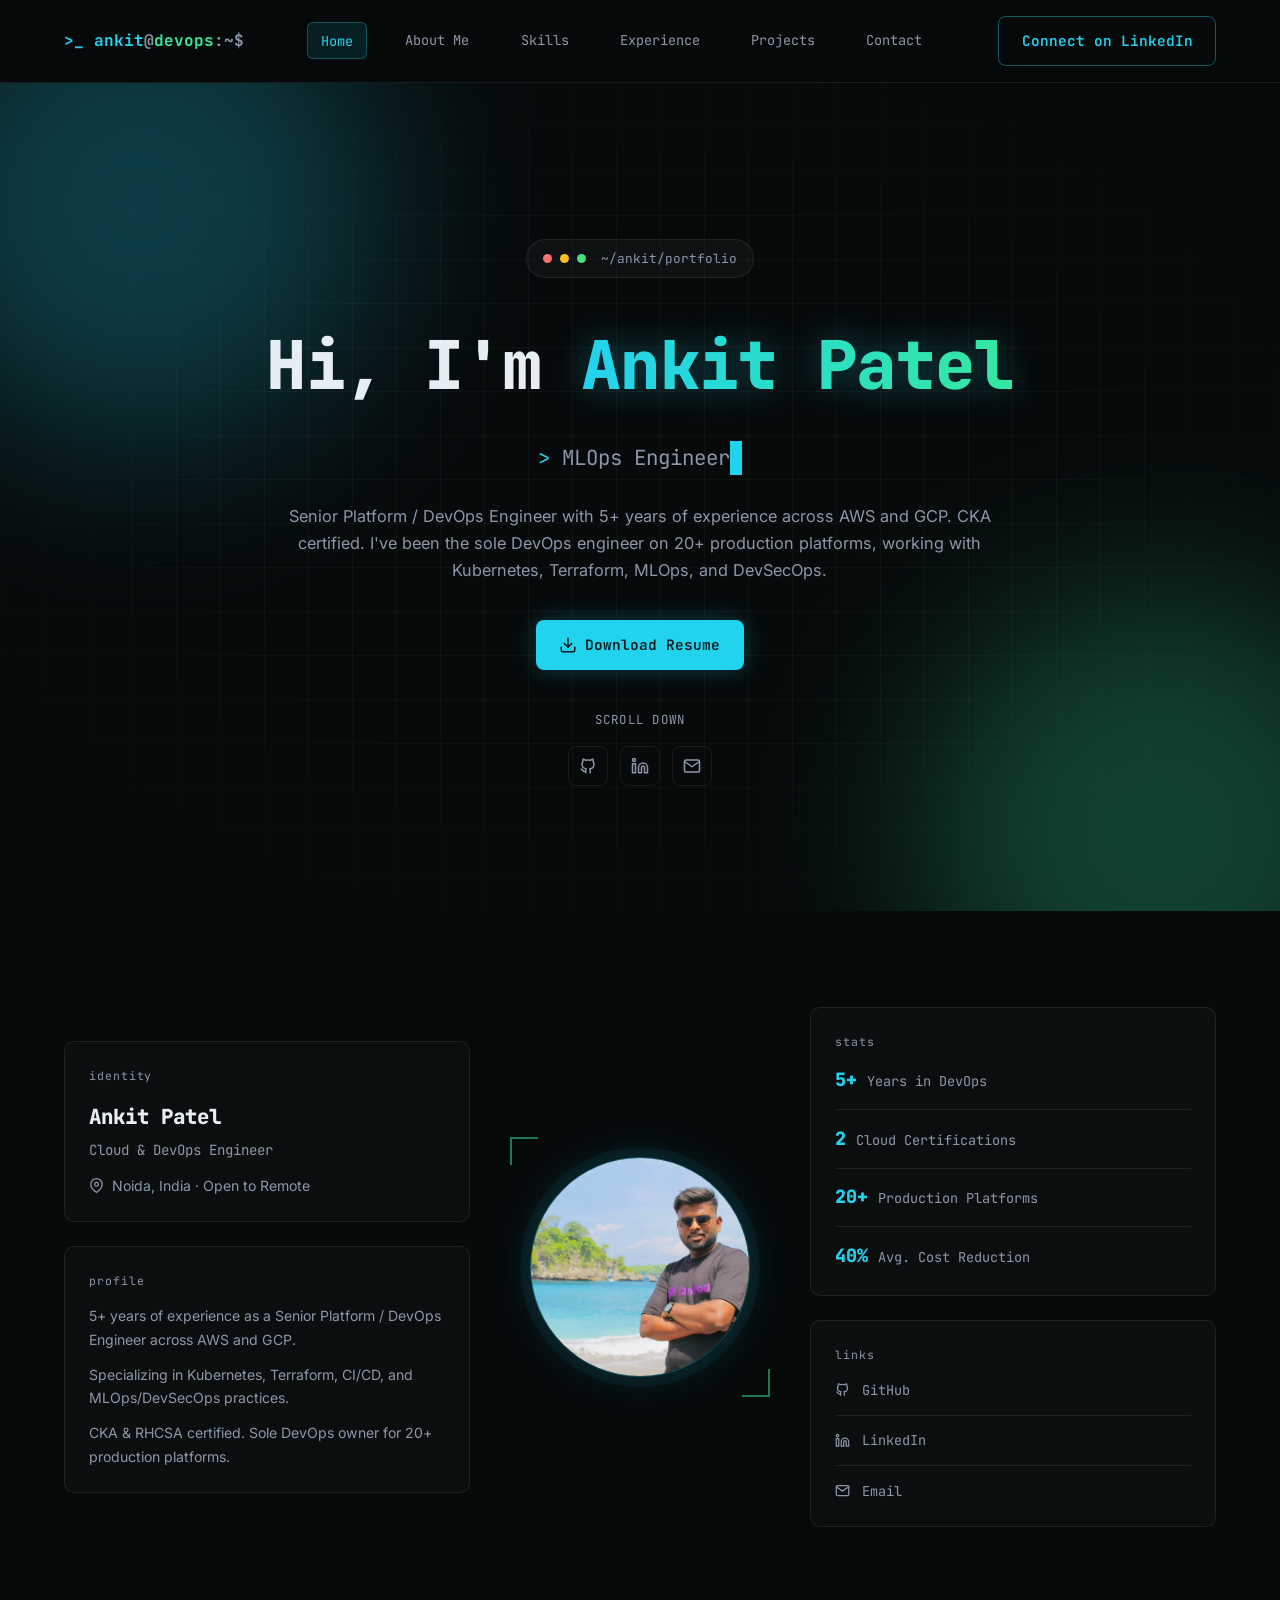
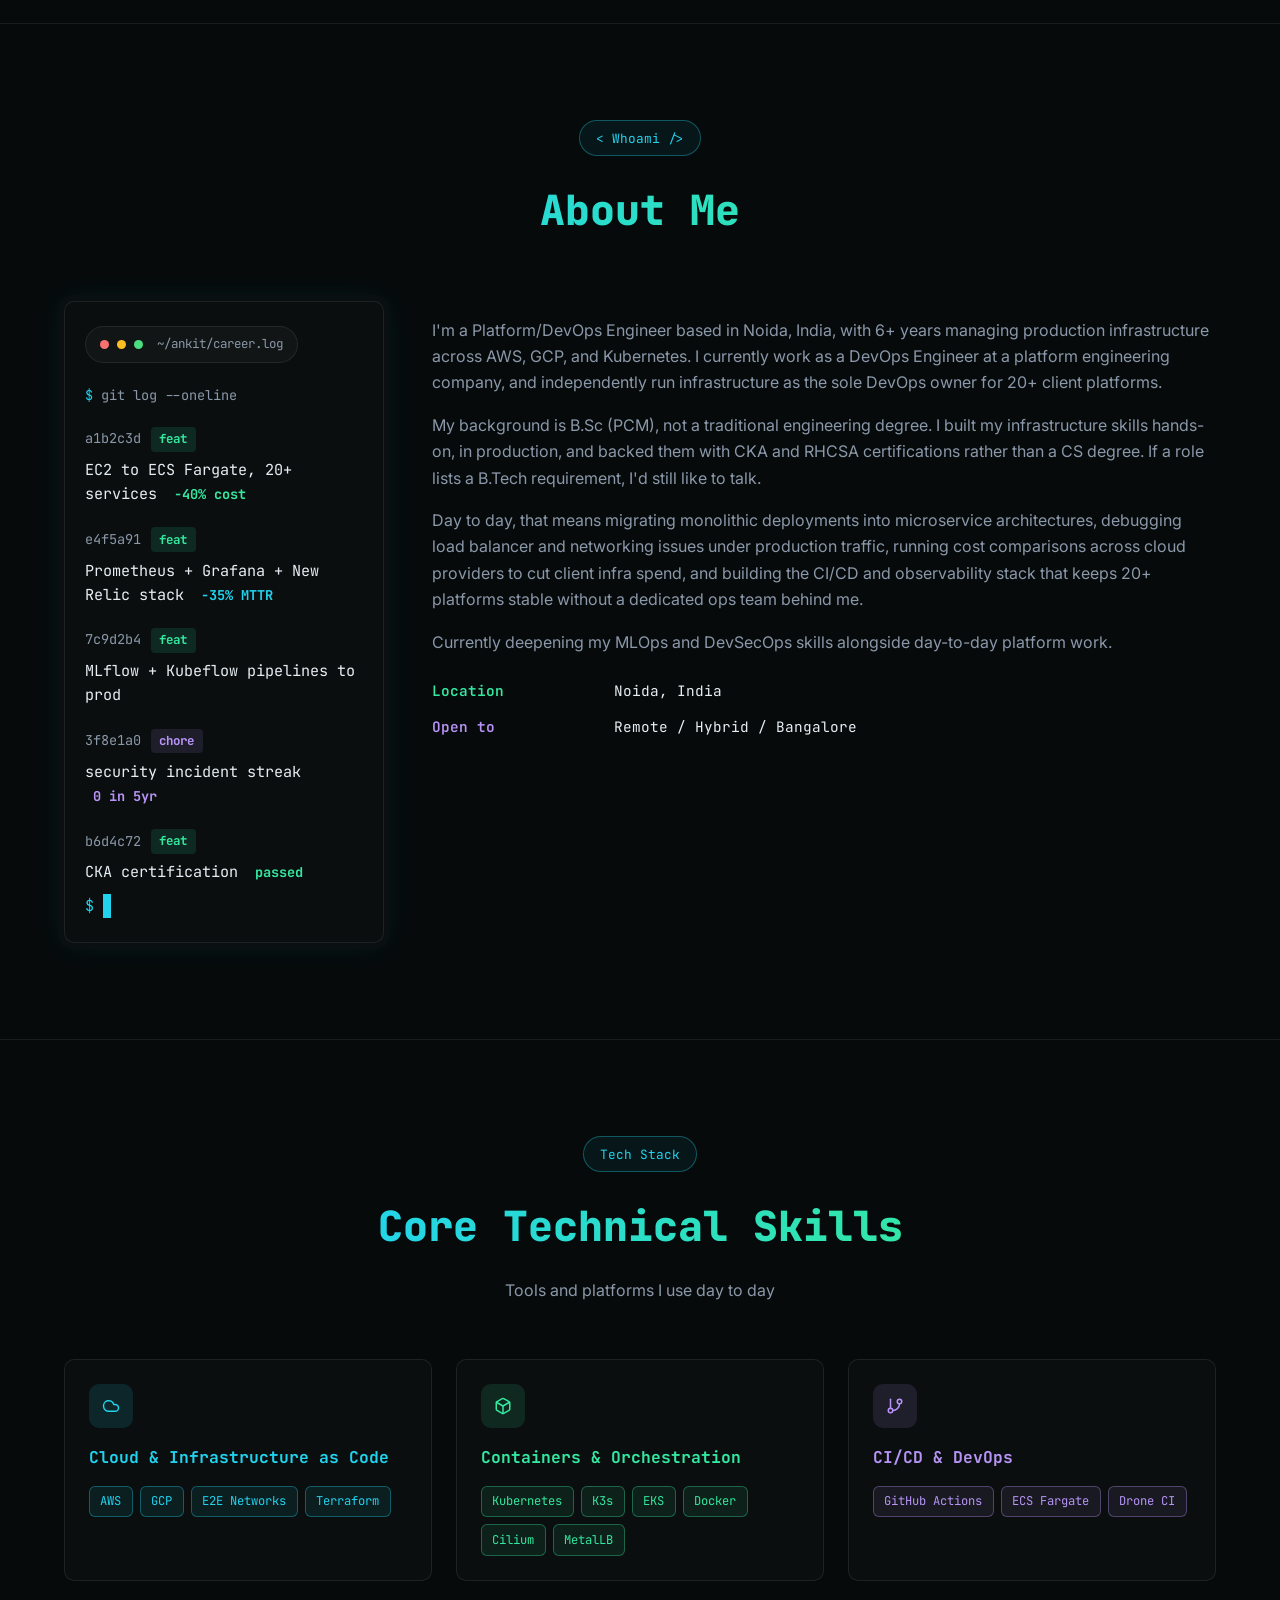
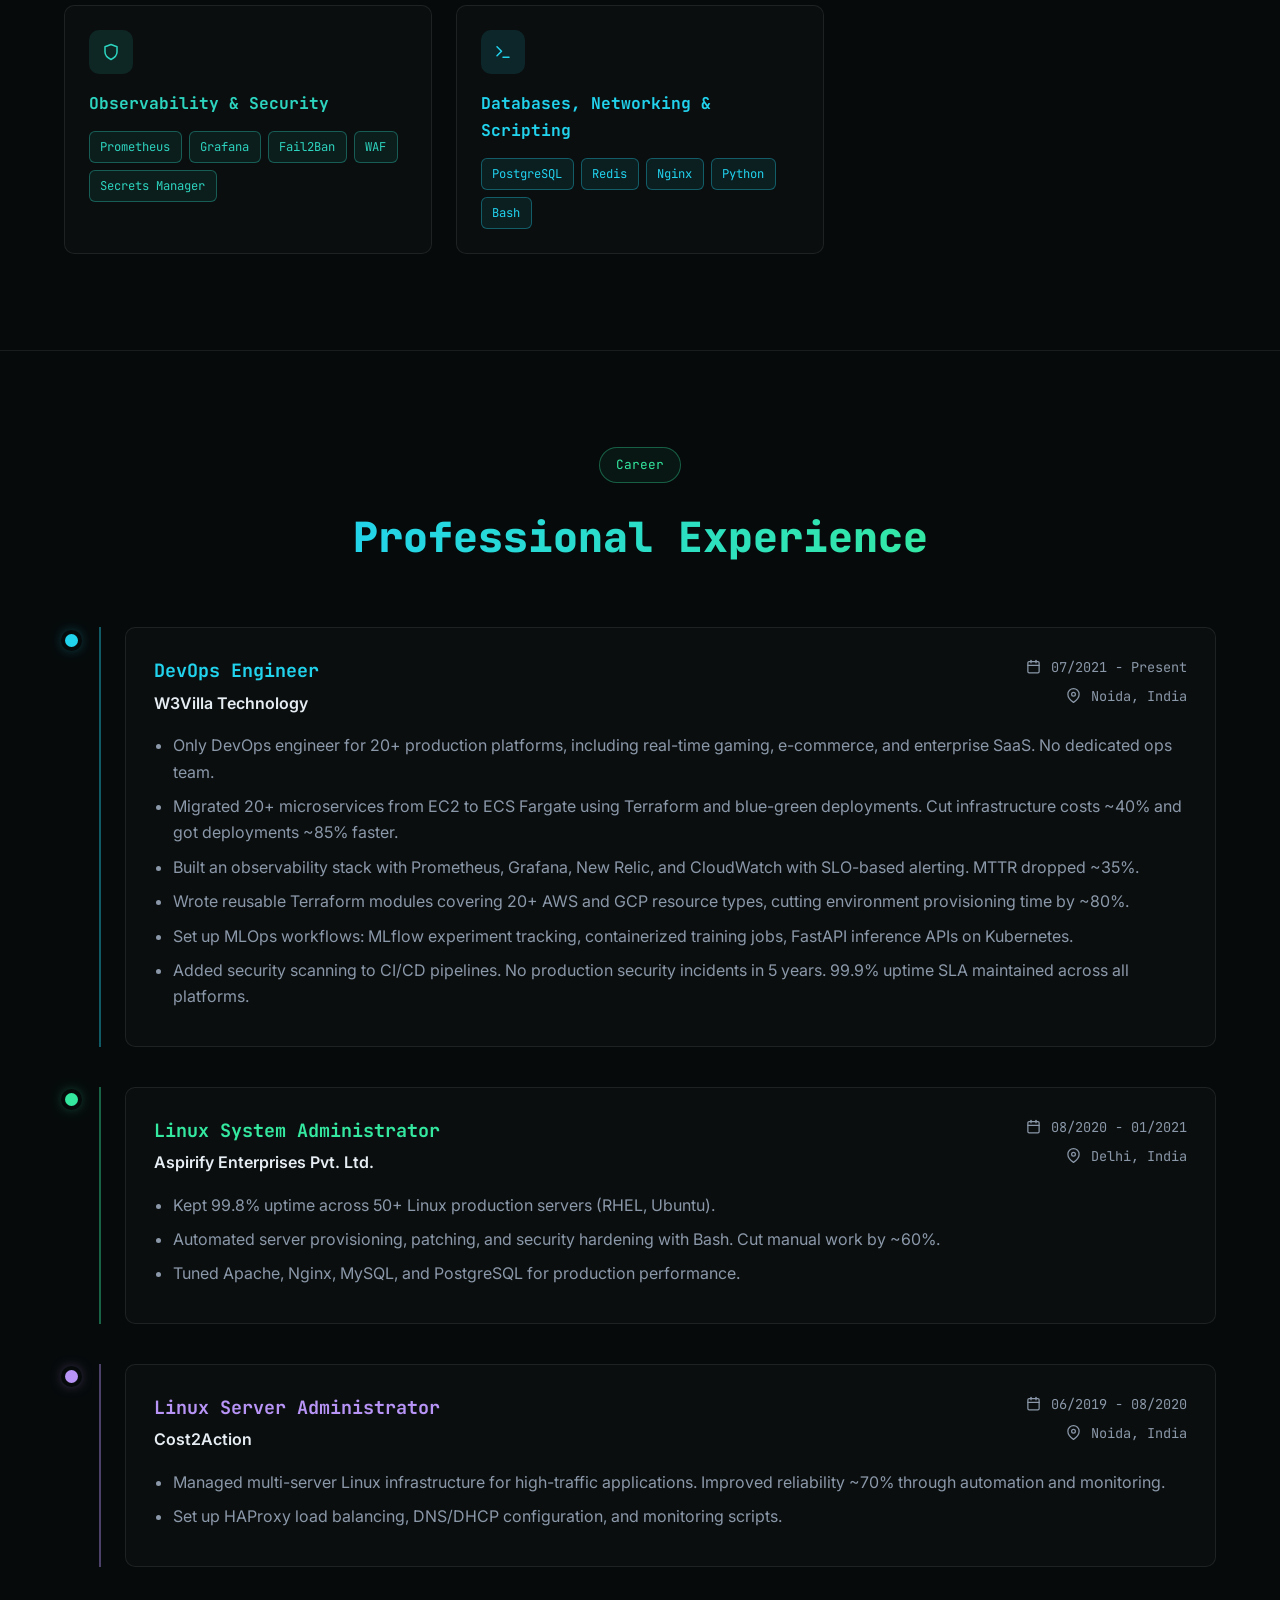
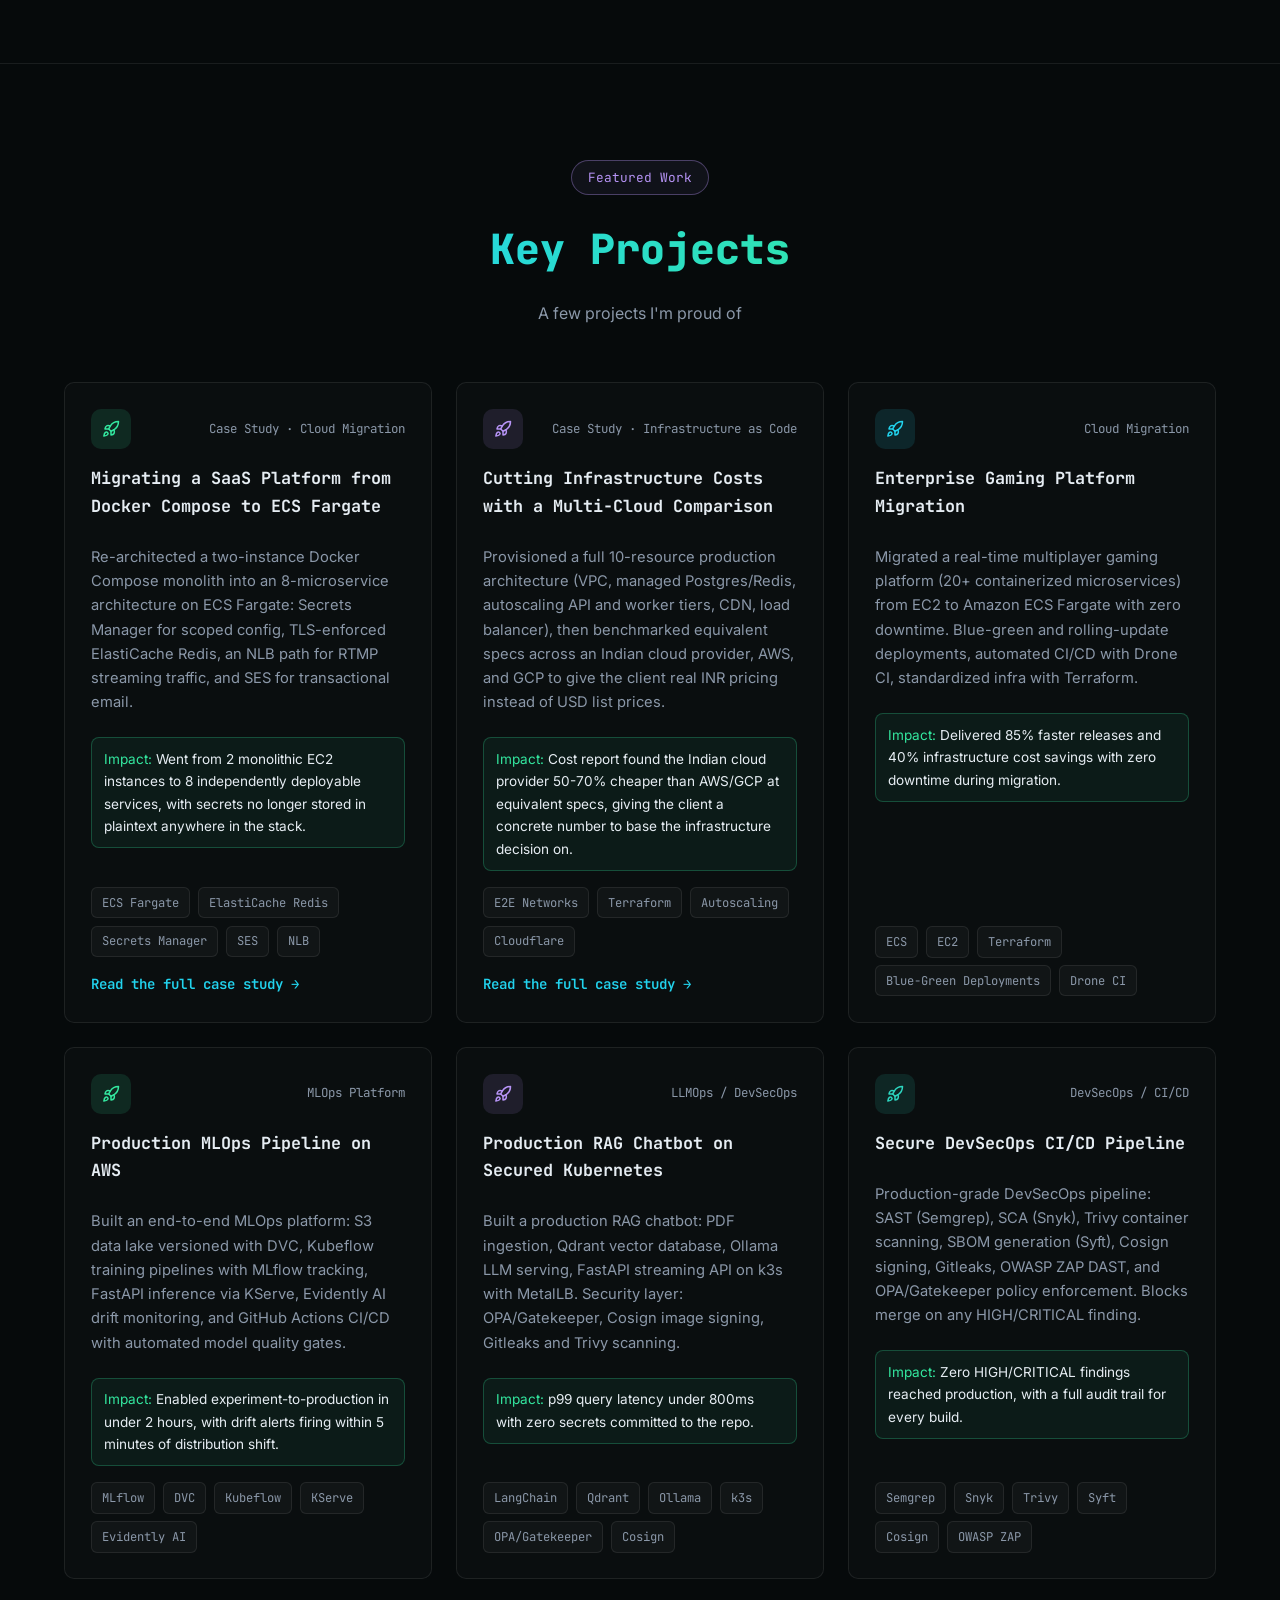
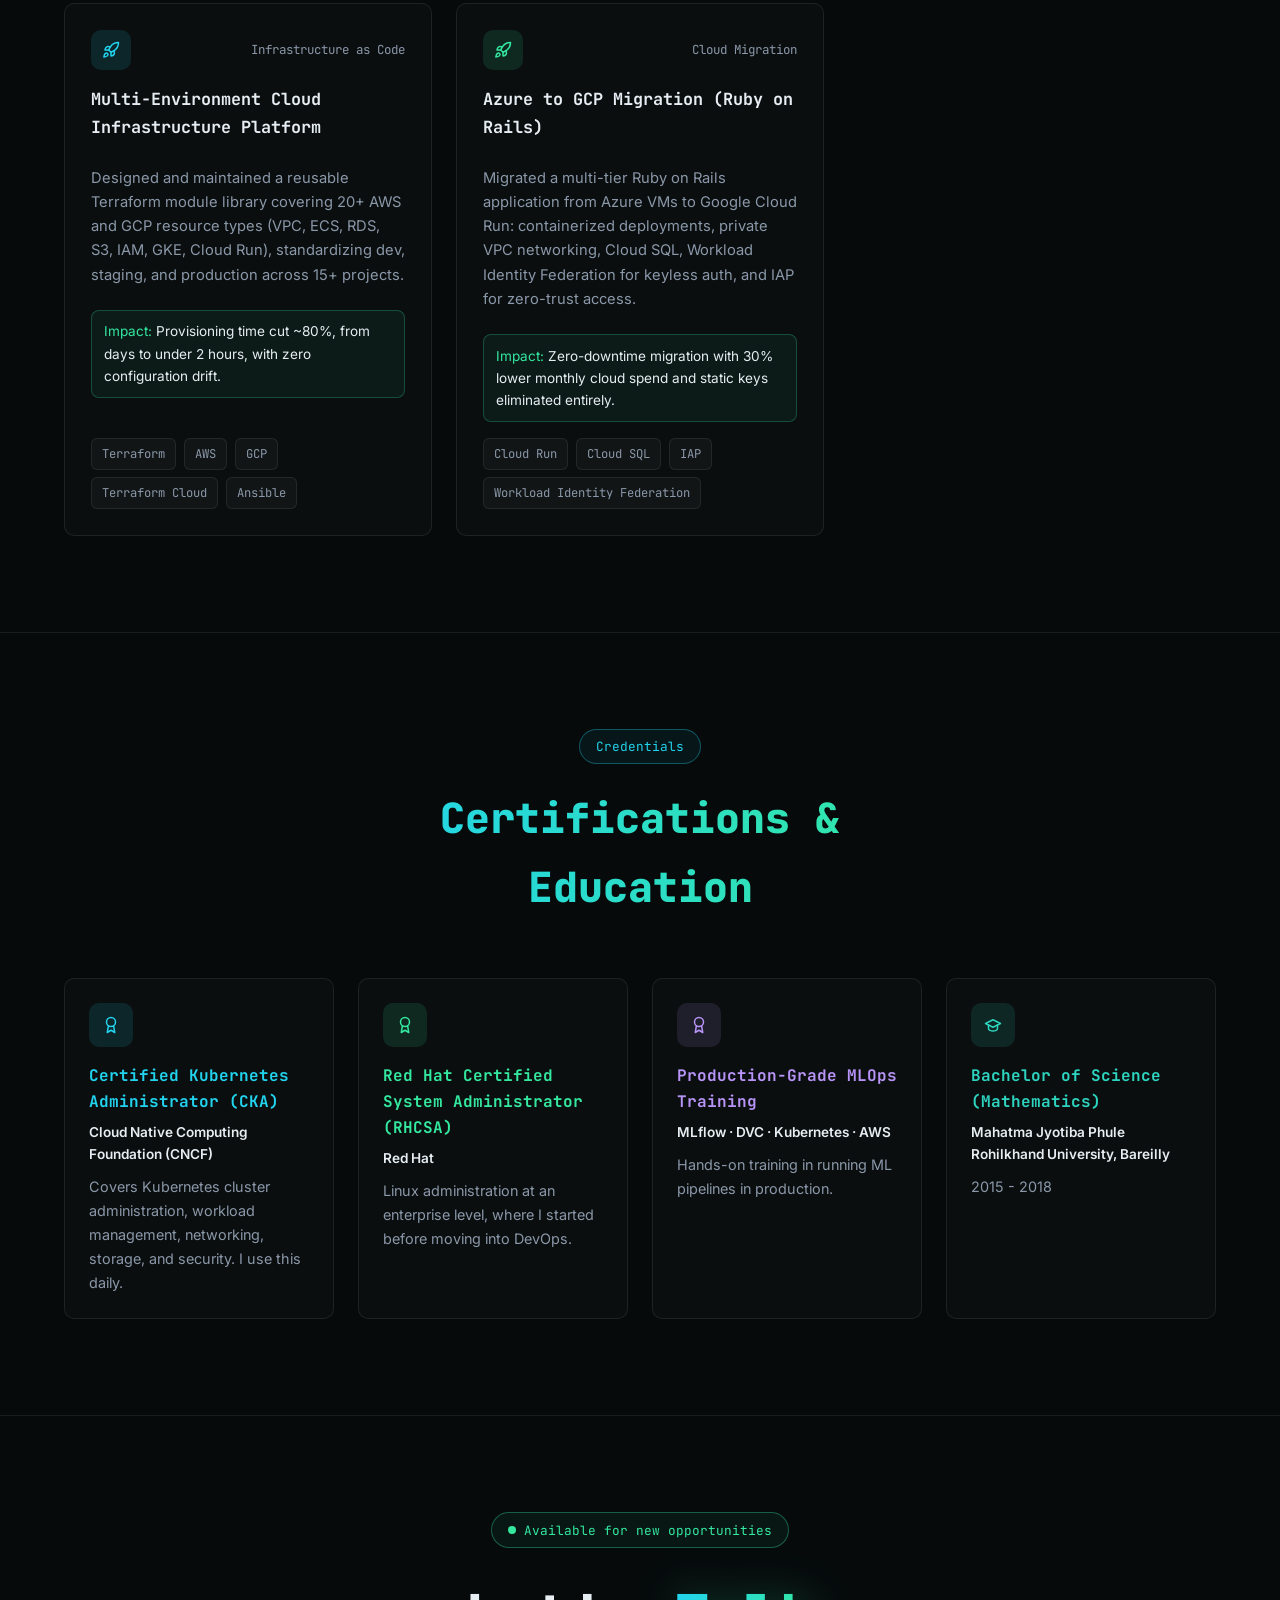
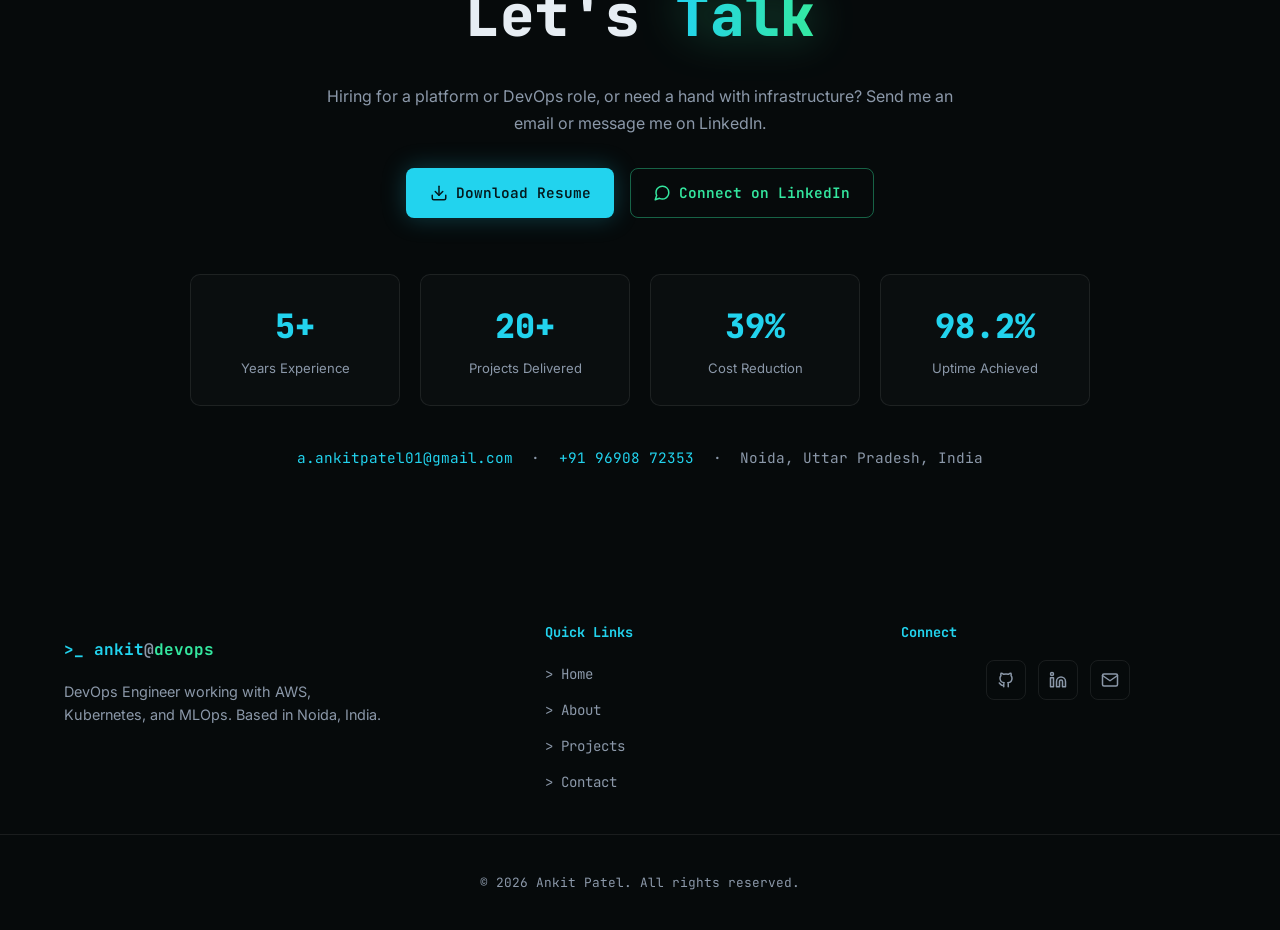
==== index.html @ 15e8b281 "Restructure per content/IA spec: About rewrite, 5-skill grid, case studies, blog hidden - Replace Ab" ====
<!doctype html>
<html lang="en">
  <head>
    <meta charset="UTF-8" />
    <meta name="viewport" content="width=device-width, initial-scale=1.0" />
    <title>Ankit Patel | Senior Platform Engineer - AWS, Kubernetes, MLOps, DevSecOps</title>
    <meta name="description" content="Senior Platform / DevOps Engineer with 5+ years owning cloud infrastructure for 20+ production platforms. Expert in AWS, GCP, Kubernetes (CKA), Terraform, MLOps, and DevSecOps. Based in Noida, India. Open to remote roles." />
    <meta name="keywords" content="DevOps Engineer India, Platform Engineer, MLOps Engineer, AWS Kubernetes Terraform, CKA certified DevOps, Cloud Infrastructure Engineer Noida, LLMOps, DevSecOps, GitHub Actions CI/CD, ECS Fargate, Ankit Patel DevOps" />
    <meta name="author" content="Ankit Patel" />
    <meta name="robots" content="index, follow" />
    <link rel="canonical" href="https://aankitpatel.github.io/" />

    <meta property="og:title" content="Ankit Patel | Senior Platform / DevOps Engineer" />
    <meta property="og:description" content="Sole DevOps owner for 20+ production platforms across AWS and GCP. CKA certified. MLOps &amp; DevSecOps practitioner." />
    <meta property="og:type" content="website" />
    <meta property="og:url" content="https://aankitpatel.github.io/" />
    <meta property="og:image" content="https://aankitpatel.github.io/assets/profile.jpg" />
    <meta property="og:image:alt" content="Ankit Patel - Senior Platform / DevOps Engineer - AWS, Kubernetes, MLOps" />
    <meta property="og:site_name" content="Ankit Patel - Platform / DevOps Engineer" />
    <link rel="icon" href="/favicon.ico" sizes="any" />

    <meta name="twitter:card" content="summary_large_image" />
    <meta name="twitter:title" content="Ankit Patel | Senior Platform / DevOps Engineer" />
    <meta name="twitter:description" content="Sole DevOps owner for 20+ production platforms across AWS and GCP. CKA certified. MLOps &amp; DevSecOps practitioner." />
    <meta name="twitter:image" content="https://aankitpatel.github.io/assets/profile.jpg" />

    <meta name="theme-color" content="#0a0f10" />

    <link rel="preconnect" href="https://fonts.googleapis.com" />
    <link rel="preconnect" href="https://fonts.gstatic.com" crossorigin />
    <link href="https://fonts.googleapis.com/css2?family=Inter:wght@400;500;600;700;800&family=JetBrains+Mono:wght@400;500;600;700;800&display=swap" rel="stylesheet" />
    <link rel="stylesheet" href="assets/style.css" />

    <script type="application/ld+json">
    {
      "@context": "https://schema.org",
      "@type": "Person",
      "name": "Ankit Patel",
      "jobTitle": "Senior Platform / DevOps Engineer",
      "url": "https://aankitpatel.github.io/",
      "email": "a.ankitpatel01@gmail.com",
      "telephone": "+91-96908-72353",
      "address": {
        "@type": "PostalAddress",
        "addressLocality": "Noida",
        "addressRegion": "Uttar Pradesh",
        "addressCountry": "IN"
      },
      "sameAs": [
        "https://linkedin.com/in/ankit-patel-58916516b",
        "https://github.com/aankitpatel"
      ],
      "knowsAbout": ["DevOps", "AWS", "GCP", "Kubernetes", "Terraform", "CI/CD", "MLOps", "LLMOps", "DevSecOps", "Docker"]
    }
    </script>
  </head>

  <body>
    <header class="nav" id="nav">
      <div class="nav-inner">
        <a href="#home" class="nav-logo"><span class="prompt-icon">&gt;_</span> <span class="c-cyan">ankit</span><span class="c-dim">@</span><span class="c-green">devops</span><span class="c-dim">:~$</span></a>
        <button class="nav-toggle" id="navToggle" aria-label="Toggle menu" aria-expanded="false">
          <span></span><span></span><span></span>
        </button>
        <nav class="nav-links" id="navLinks">
          <a href="#home" class="active">Home</a>
          <a href="#about">About Me</a>
          <a href="#skills">Skills</a>
          <a href="#experience">Experience</a>
          <a href="#projects">Projects</a>
          <a href="#contact">Contact</a>
        </nav>
        <a href="https://linkedin.com/in/ankit-patel-58916516b" target="_blank" rel="noopener" class="btn btn-outline nav-cta">Connect on LinkedIn</a>
      </div>
    </header>

    <section class="hero" id="home">
      <div class="hero-grid" aria-hidden="true"></div>
      <div class="hero-glow hero-glow-cyan" aria-hidden="true"></div>
      <div class="hero-glow hero-glow-green" aria-hidden="true"></div>
      <div class="hero-inner">
        <div class="term-badge">
          <span class="dot dot-red"></span><span class="dot dot-yellow"></span><span class="dot dot-green"></span>
          <span class="term-path">~/ankit/portfolio</span>
        </div>
        <h1>Hi, I'm <span class="grad-text">Ankit Patel</span></h1>
        <p class="typewriter-line">
          <span class="prompt-arrow">&gt;</span> <span id="typewriter"></span><span class="cursor">&nbsp;</span>
        </p>
        <p class="tagline">
          Senior Platform / DevOps Engineer with 5+ years of experience across AWS and GCP. CKA certified.
          I've been the sole DevOps engineer on 20+ production platforms, working with Kubernetes, Terraform,
          MLOps, and DevSecOps.
        </p>
        <div class="cta-row">
          <a href="resume.pdf" class="btn btn-primary" download>
            <svg viewBox="0 0 24 24" class="icon"><path d="M21 15v4a2 2 0 0 1-2 2H5a2 2 0 0 1-2-2v-4"/><polyline points="7 10 12 15 17 10"/><line x1="12" y1="15" x2="12" y2="3"/></svg>
            Download Resume
          </a>
        </div>
        <p class="scroll-label">scroll down</p>
        <div class="social-row">
          <a href="https://github.com/aankitpatel" target="_blank" rel="noopener" aria-label="GitHub">
            <svg viewBox="0 0 24 24" class="icon"><path d="M9 19c-4.3 1.4-4.3-2.5-6-3m12 5v-3.5c0-1 .1-1.4-.5-2 2.8-.3 5.5-1.4 5.5-6a4.6 4.6 0 0 0-1.3-3.2 4.2 4.2 0 0 0-.1-3.2s-1.1-.3-3.5 1.3a12.3 12.3 0 0 0-6.2 0C6.5 2.8 5.4 3.1 5.4 3.1a4.2 4.2 0 0 0-.1 3.2A4.6 4.6 0 0 0 4 9.5c0 4.6 2.7 5.7 5.5 6-.6.6-.6 1.2-.5 2V21"/></svg>
          </a>
          <a href="https://linkedin.com/in/ankit-patel-58916516b" target="_blank" rel="noopener" aria-label="LinkedIn">
            <svg viewBox="0 0 24 24" class="icon"><path d="M16 8a6 6 0 0 1 6 6v7h-4v-7a2 2 0 0 0-2-2 2 2 0 0 0-2 2v7h-4v-7a6 6 0 0 1 6-6z"/><rect x="2" y="9" width="4" height="12"/><circle cx="4" cy="4" r="2"/></svg>
          </a>
          <a href="mailto:a.ankitpatel01@gmail.com" aria-label="Email">
            <svg viewBox="0 0 24 24" class="icon"><rect x="2" y="4" width="20" height="16" rx="2"/><polyline points="22 6 12 13 2 6"/></svg>
          </a>
        </div>
      </div>
    </section>

    <section class="section snapshot-section" id="snapshot">
      <div class="container">
        <div class="snapshot-grid">
          <div class="snapshot-col">
            <div class="snapshot-card">
              <span class="snapshot-label">identity</span>
              <h3 class="snapshot-name">Ankit Patel</h3>
              <p class="snapshot-role">Cloud &amp; DevOps Engineer</p>
              <p class="snapshot-loc">
                <svg viewBox="0 0 24 24" class="icon-sm"><path d="M21 10c0 7-9 13-9 13s-9-6-9-13a9 9 0 0 1 18 0z"/><circle cx="12" cy="10" r="3"/></svg>
                Noida, India &middot; Open to Remote
              </p>
            </div>
            <div class="snapshot-card">
              <span class="snapshot-label">profile</span>
              <p>5+ years of experience as a Senior Platform / DevOps Engineer across AWS and GCP.</p>
              <p>Specializing in Kubernetes, Terraform, CI/CD, and MLOps/DevSecOps practices.</p>
              <p>CKA &amp; RHCSA certified. Sole DevOps owner for 20+ production platforms.</p>
            </div>
          </div>

          <div class="snapshot-photo-wrap">
            <span class="snapshot-corner snapshot-corner-tl" aria-hidden="true"></span>
            <span class="snapshot-corner snapshot-corner-br" aria-hidden="true"></span>
            <div class="snapshot-photo-frame">
              <img src="assets/profile.jpg" alt="Ankit Patel" loading="lazy" width="400" height="400" />
            </div>
          </div>

          <div class="snapshot-col">
            <div class="snapshot-card">
              <span class="snapshot-label">stats</span>
              <ul class="snapshot-stats">
                <li><strong class="c-cyan">5+</strong> Years in DevOps</li>
                <li><strong class="c-cyan">2</strong> Cloud Certifications</li>
                <li><strong class="c-cyan">20+</strong> Production Platforms</li>
                <li><strong class="c-cyan">40%</strong> Avg. Cost Reduction</li>
              </ul>
            </div>
            <div class="snapshot-card">
              <span class="snapshot-label">links</span>
              <div class="snapshot-links">
                <a href="https://github.com/aankitpatel" target="_blank" rel="noopener">
                  <svg viewBox="0 0 24 24" class="icon-sm"><path d="M9 19c-4.3 1.4-4.3-2.5-6-3m12 5v-3.5c0-1 .1-1.4-.5-2 2.8-.3 5.5-1.4 5.5-6a4.6 4.6 0 0 0-1.3-3.2 4.2 4.2 0 0 0-.1-3.2s-1.1-.3-3.5 1.3a12.3 12.3 0 0 0-6.2 0C6.5 2.8 5.4 3.1 5.4 3.1a4.2 4.2 0 0 0-.1 3.2A4.6 4.6 0 0 0 4 9.5c0 4.6 2.7 5.7 5.5 6-.6.6-.6 1.2-.5 2V21"/></svg>
                  GitHub
                </a>
                <a href="https://linkedin.com/in/ankit-patel-58916516b" target="_blank" rel="noopener">
                  <svg viewBox="0 0 24 24" class="icon-sm"><path d="M16 8a6 6 0 0 1 6 6v7h-4v-7a2 2 0 0 0-2-2 2 2 0 0 0-2 2v7h-4v-7a6 6 0 0 1 6-6z"/><rect x="2" y="9" width="4" height="12"/><circle cx="4" cy="4" r="2"/></svg>
                  LinkedIn
                </a>
                <a href="mailto:a.ankitpatel01@gmail.com">
                  <svg viewBox="0 0 24 24" class="icon-sm"><rect x="2" y="4" width="20" height="16" rx="2"/><polyline points="22 6 12 13 2 6"/></svg>
                  Email
                </a>
              </div>
            </div>
          </div>
        </div>
      </div>
    </section>

    <section class="section" id="about">
      <div class="container">
        <div class="section-head">
          <span class="pill pill-cyan">&lt; Whoami /&gt;</span>
          <h2 class="grad-heading">About Me</h2>
        </div>
        <div class="about-grid">
          <div class="about-visual">
            <div class="term-badge">
              <span class="dot dot-red"></span><span class="dot dot-yellow"></span><span class="dot dot-green"></span>
              <span class="term-path">~/ankit/career.log</span>
            </div>
            <div class="git-log">
              <p class="git-cmd"><span class="prompt-arrow">$</span> git log --oneline</p>
              <div class="git-line" style="--i:0">
                <div class="git-line-top">
                  <span class="git-hash">a1b2c3d</span><span class="git-type feat">feat</span>
                </div>
                <p class="git-msg">EC2 to ECS Fargate, 20+ services <span class="git-stat c-green">-40% cost</span></p>
              </div>
              <div class="git-line" style="--i:1">
                <div class="git-line-top">
                  <span class="git-hash">e4f5a91</span><span class="git-type feat">feat</span>
                </div>
                <p class="git-msg">Prometheus + Grafana + New Relic stack <span class="git-stat c-cyan">-35% MTTR</span></p>
              </div>
              <div class="git-line" style="--i:2">
                <div class="git-line-top">
                  <span class="git-hash">7c9d2b4</span><span class="git-type feat">feat</span>
                </div>
                <p class="git-msg">MLflow + Kubeflow pipelines to prod</p>
              </div>
              <div class="git-line" style="--i:3">
                <div class="git-line-top">
                  <span class="git-hash">3f8e1a0</span><span class="git-type chore">chore</span>
                </div>
                <p class="git-msg">security incident streak <span class="git-stat c-purple">0 in 5yr</span></p>
              </div>
              <div class="git-line" style="--i:4">
                <div class="git-line-top">
                  <span class="git-hash">b6d4c72</span><span class="git-type feat">feat</span>
                </div>
                <p class="git-msg">CKA certification <span class="git-stat c-green">passed</span></p>
              </div>
              <p class="git-cursor"><span class="prompt-arrow">$</span> <span class="cursor">&nbsp;</span></p>
            </div>
          </div>
          <div class="about-copy">
            <p>
              I'm a Platform/DevOps Engineer based in Noida, India, with 6+ years managing production
              infrastructure across AWS, GCP, and Kubernetes. I currently work as a DevOps Engineer at a
              platform engineering company, and independently run infrastructure as the sole DevOps owner
              for 20+ client platforms.
            </p>
            <p>
              My background is B.Sc (PCM), not a traditional engineering degree. I built my infrastructure
              skills hands-on, in production, and backed them with CKA and RHCSA certifications rather than
              a CS degree. If a role lists a B.Tech requirement, I'd still like to talk.
            </p>
            <p>
              Day to day, that means migrating monolithic deployments into microservice architectures,
              debugging load balancer and networking issues under production traffic, running cost
              comparisons across cloud providers to cut client infra spend, and building the CI/CD and
              observability stack that keeps 20+ platforms stable without a dedicated ops team behind me.
            </p>
            <p>
              Currently deepening my MLOps and DevSecOps skills alongside day-to-day platform work.
            </p>
            <div class="about-meta">
              <div><span class="label c-green">Location</span><span>Noida, India</span></div>
              <div><span class="label c-purple">Open to</span><span>Remote / Hybrid / Bangalore</span></div>
            </div>
          </div>
        </div>
      </div>
    </section>

    <section class="section" id="skills">
      <div class="container">
        <div class="section-head">
          <span class="pill pill-cyan">Tech Stack</span>
          <h2 class="grad-heading">Core Technical Skills</h2>
          <p class="section-sub">Tools and platforms I use day to day</p>
        </div>
        <div class="skills-grid">

          <div class="skill-card accent-cyan">
            <div class="skill-icon"><svg viewBox="0 0 24 24" class="icon"><path d="M17.5 19H9a7 7 0 1 1 6.71-9h1.79a4.5 4.5 0 1 1 0 9Z"/></svg></div>
            <h3>Cloud &amp; Infrastructure as Code</h3>
            <div class="tags">
              <span>AWS</span><span>GCP</span><span>E2E Networks</span><span>Terraform</span>
            </div>
          </div>

          <div class="skill-card accent-green">
            <div class="skill-icon"><svg viewBox="0 0 24 24" class="icon"><path d="M21 8a2 2 0 0 0-1-1.73l-7-4a2 2 0 0 0-2 0l-7 4A2 2 0 0 0 3 8v8a2 2 0 0 0 1 1.73l7 4a2 2 0 0 0 2 0l7-4a2 2 0 0 0 1-1.73Z"/><path d="m3.3 7 8.7 5 8.7-5"/><path d="M12 22V12"/></svg></div>
            <h3>Containers &amp; Orchestration</h3>
            <div class="tags">
              <span>Kubernetes</span><span>K3s</span><span>EKS</span><span>Docker</span><span>Cilium</span><span>MetalLB</span>
            </div>
          </div>

          <div class="skill-card accent-purple">
            <div class="skill-icon"><svg viewBox="0 0 24 24" class="icon"><line x1="6" y1="3" x2="6" y2="15"/><circle cx="18" cy="6" r="3"/><circle cx="6" cy="18" r="3"/><path d="M18 9a9 9 0 0 1-9 9"/></svg></div>
            <h3>CI/CD &amp; DevOps</h3>
            <div class="tags">
              <span>GitHub Actions</span><span>ECS Fargate</span><span>Drone CI</span>
            </div>
          </div>

          <div class="skill-card accent-teal">
            <div class="skill-icon"><svg viewBox="0 0 24 24" class="icon"><path d="M12 22s8-4 8-10V5l-8-3-8 3v7c0 6 8 10 8 10z"/></svg></div>
            <h3>Observability &amp; Security</h3>
            <div class="tags">
              <span>Prometheus</span><span>Grafana</span><span>Fail2Ban</span><span>WAF</span><span>Secrets Manager</span>
            </div>
          </div>

          <div class="skill-card accent-cyan">
            <div class="skill-icon"><svg viewBox="0 0 24 24" class="icon"><polyline points="4 17 10 11 4 5"/><line x1="12" y1="19" x2="20" y2="19"/></svg></div>
            <h3>Databases, Networking &amp; Scripting</h3>
            <div class="tags">
              <span>PostgreSQL</span><span>Redis</span><span>Nginx</span><span>Python</span><span>Bash</span>
            </div>
          </div>

        </div>
      </div>
    </section>

    <section class="section" id="experience">
      <div class="container">
        <div class="section-head">
          <span class="pill pill-green">Career</span>
          <h2 class="grad-heading">Professional Experience</h2>
        </div>
        <div class="timeline">

          <div class="timeline-item accent-cyan">
            <div class="timeline-marker"></div>
            <div class="timeline-content">
              <div class="timeline-head">
                <div>
                  <h3>DevOps Engineer</h3>
                  <p class="timeline-company">W3Villa Technology</p>
                </div>
                <div class="timeline-meta">
                  <span><svg viewBox="0 0 24 24" class="icon-sm"><rect x="3" y="4" width="18" height="18" rx="2"/><line x1="16" y1="2" x2="16" y2="6"/><line x1="8" y1="2" x2="8" y2="6"/><line x1="3" y1="10" x2="21" y2="10"/></svg> 07/2021 - Present</span>
                  <span><svg viewBox="0 0 24 24" class="icon-sm"><path d="M21 10c0 7-9 13-9 13s-9-6-9-13a9 9 0 0 1 18 0z"/><circle cx="12" cy="10" r="3"/></svg> Noida, India</span>
                </div>
              </div>
              <ul>
                <li>Only DevOps engineer for 20+ production platforms, including real-time gaming, e-commerce, and enterprise SaaS. No dedicated ops team.</li>
                <li>Migrated 20+ microservices from EC2 to ECS Fargate using Terraform and blue-green deployments. Cut infrastructure costs ~40% and got deployments ~85% faster.</li>
                <li>Built an observability stack with Prometheus, Grafana, New Relic, and CloudWatch with SLO-based alerting. MTTR dropped ~35%.</li>
                <li>Wrote reusable Terraform modules covering 20+ AWS and GCP resource types, cutting environment provisioning time by ~80%.</li>
                <li>Set up MLOps workflows: MLflow experiment tracking, containerized training jobs, FastAPI inference APIs on Kubernetes.</li>
                <li>Added security scanning to CI/CD pipelines. No production security incidents in 5 years. 99.9% uptime SLA maintained across all platforms.</li>
              </ul>
            </div>
          </div>

          <div class="timeline-item accent-green">
            <div class="timeline-marker"></div>
            <div class="timeline-content">
              <div class="timeline-head">
                <div>
                  <h3>Linux System Administrator</h3>
                  <p class="timeline-company">Aspirify Enterprises Pvt. Ltd.</p>
                </div>
                <div class="timeline-meta">
                  <span><svg viewBox="0 0 24 24" class="icon-sm"><rect x="3" y="4" width="18" height="18" rx="2"/><line x1="16" y1="2" x2="16" y2="6"/><line x1="8" y1="2" x2="8" y2="6"/><line x1="3" y1="10" x2="21" y2="10"/></svg> 08/2020 - 01/2021</span>
                  <span><svg viewBox="0 0 24 24" class="icon-sm"><path d="M21 10c0 7-9 13-9 13s-9-6-9-13a9 9 0 0 1 18 0z"/><circle cx="12" cy="10" r="3"/></svg> Delhi, India</span>
                </div>
              </div>
              <ul>
                <li>Kept 99.8% uptime across 50+ Linux production servers (RHEL, Ubuntu).</li>
                <li>Automated server provisioning, patching, and security hardening with Bash. Cut manual work by ~60%.</li>
                <li>Tuned Apache, Nginx, MySQL, and PostgreSQL for production performance.</li>
              </ul>
            </div>
          </div>

          <div class="timeline-item accent-purple">
            <div class="timeline-marker"></div>
            <div class="timeline-content">
              <div class="timeline-head">
                <div>
                  <h3>Linux Server Administrator</h3>
                  <p class="timeline-company">Cost2Action</p>
                </div>
                <div class="timeline-meta">
                  <span><svg viewBox="0 0 24 24" class="icon-sm"><rect x="3" y="4" width="18" height="18" rx="2"/><line x1="16" y1="2" x2="16" y2="6"/><line x1="8" y1="2" x2="8" y2="6"/><line x1="3" y1="10" x2="21" y2="10"/></svg> 06/2019 - 08/2020</span>
                  <span><svg viewBox="0 0 24 24" class="icon-sm"><path d="M21 10c0 7-9 13-9 13s-9-6-9-13a9 9 0 0 1 18 0z"/><circle cx="12" cy="10" r="3"/></svg> Noida, India</span>
                </div>
              </div>
              <ul>
                <li>Managed multi-server Linux infrastructure for high-traffic applications. Improved reliability ~70% through automation and monitoring.</li>
                <li>Set up HAProxy load balancing, DNS/DHCP configuration, and monitoring scripts.</li>
              </ul>
            </div>
          </div>

        </div>
      </div>
    </section>

    <section class="section" id="projects">
      <div class="container">
        <div class="section-head">
          <span class="pill pill-purple">Featured Work</span>
          <h2 class="grad-heading">Key Projects</h2>
          <p class="section-sub">A few projects I'm proud of</p>
        </div>
        <div class="projects-grid">

          <article class="project-card accent-green case-study">
            <div class="project-top">
              <div class="project-icon"><svg viewBox="0 0 24 24" class="icon"><path d="M4.5 16.5c-1.5 1.26-2 5-2 5s3.74-.5 5-2c.71-.84.7-2.13-.09-2.91a2.18 2.18 0 0 0-2.91-.09z"/><path d="m12 15-3-3a22 22 0 0 1 2-3.95A12.88 12.88 0 0 1 22 2c0 2.72-.78 7.5-6 11a22.35 22.35 0 0 1-4 2z"/><path d="M9 12H4s.55-3.03 2-4c1.62-1.08 5 0 5 0"/><path d="M12 15v5s3.03-.55 4-2c1.08-1.62 0-5 0-5"/></svg></div>
              <span class="project-date">Case Study &middot; Cloud Migration</span>
            </div>
            <h3>Migrating a SaaS Platform from Docker Compose to ECS Fargate</h3>
            <p>Re-architected a two-instance Docker Compose monolith into an 8-microservice architecture on ECS Fargate: Secrets Manager for scoped config, TLS-enforced ElastiCache Redis, an NLB path for RTMP streaming traffic, and SES for transactional email.</p>
            <p class="impact"><span class="c-green">Impact:</span> Went from 2 monolithic EC2 instances to 8 independently deployable services, with secrets no longer stored in plaintext anywhere in the stack.</p>
            <div class="tags"><span>ECS Fargate</span><span>ElastiCache Redis</span><span>Secrets Manager</span><span>SES</span><span>NLB</span></div>
            <a class="post-preview-link case-study-link" href="case-studies/ecs-migration.html">Read the full case study &rarr;</a>
          </article>

          <article class="project-card accent-purple case-study">
            <div class="project-top">
              <div class="project-icon"><svg viewBox="0 0 24 24" class="icon"><path d="M4.5 16.5c-1.5 1.26-2 5-2 5s3.74-.5 5-2c.71-.84.7-2.13-.09-2.91a2.18 2.18 0 0 0-2.91-.09z"/><path d="m12 15-3-3a22 22 0 0 1 2-3.95A12.88 12.88 0 0 1 22 2c0 2.72-.78 7.5-6 11a22.35 22.35 0 0 1-4 2z"/><path d="M9 12H4s.55-3.03 2-4c1.62-1.08 5 0 5 0"/><path d="M12 15v5s3.03-.55 4-2c1.08-1.62 0-5 0-5"/></svg></div>
              <span class="project-date">Case Study &middot; Infrastructure as Code</span>
            </div>
            <h3>Cutting Infrastructure Costs with a Multi-Cloud Comparison</h3>
            <p>Provisioned a full 10-resource production architecture (VPC, managed Postgres/Redis, autoscaling API and worker tiers, CDN, load balancer), then benchmarked equivalent specs across an Indian cloud provider, AWS, and GCP to give the client real INR pricing instead of USD list prices.</p>
            <p class="impact"><span class="c-green">Impact:</span> Cost report found the Indian cloud provider 50-70% cheaper than AWS/GCP at equivalent specs, giving the client a concrete number to base the infrastructure decision on.</p>
            <div class="tags"><span>E2E Networks</span><span>Terraform</span><span>Autoscaling</span><span>Cloudflare</span></div>
            <a class="post-preview-link case-study-link" href="case-studies/cloud-cost-comparison.html">Read the full case study &rarr;</a>
          </article>

          <article class="project-card accent-cyan">
            <div class="project-top">
              <div class="project-icon"><svg viewBox="0 0 24 24" class="icon"><path d="M4.5 16.5c-1.5 1.26-2 5-2 5s3.74-.5 5-2c.71-.84.7-2.13-.09-2.91a2.18 2.18 0 0 0-2.91-.09z"/><path d="m12 15-3-3a22 22 0 0 1 2-3.95A12.88 12.88 0 0 1 22 2c0 2.72-.78 7.5-6 11a22.35 22.35 0 0 1-4 2z"/><path d="M9 12H4s.55-3.03 2-4c1.62-1.08 5 0 5 0"/><path d="M12 15v5s3.03-.55 4-2c1.08-1.62 0-5 0-5"/></svg></div>
              <span class="project-date">Cloud Migration</span>
            </div>
            <h3>Enterprise Gaming Platform Migration</h3>
            <p>Migrated a real-time multiplayer gaming platform (20+ containerized microservices) from EC2 to Amazon ECS Fargate with zero downtime. Blue-green and rolling-update deployments, automated CI/CD with Drone CI, standardized infra with Terraform.</p>
            <p class="impact"><span class="c-green">Impact:</span> Delivered 85% faster releases and 40% infrastructure cost savings with zero downtime during migration.</p>
            <div class="tags"><span>ECS</span><span>EC2</span><span>Terraform</span><span>Blue-Green Deployments</span><span>Drone CI</span></div>
          </article>

          <article class="project-card accent-green">
            <div class="project-top">
              <div class="project-icon"><svg viewBox="0 0 24 24" class="icon"><path d="M4.5 16.5c-1.5 1.26-2 5-2 5s3.74-.5 5-2c.71-.84.7-2.13-.09-2.91a2.18 2.18 0 0 0-2.91-.09z"/><path d="m12 15-3-3a22 22 0 0 1 2-3.95A12.88 12.88 0 0 1 22 2c0 2.72-.78 7.5-6 11a22.35 22.35 0 0 1-4 2z"/><path d="M9 12H4s.55-3.03 2-4c1.62-1.08 5 0 5 0"/><path d="M12 15v5s3.03-.55 4-2c1.08-1.62 0-5 0-5"/></svg></div>
              <span class="project-date">MLOps Platform</span>
            </div>
            <h3>Production MLOps Pipeline on AWS</h3>
            <p>Built an end-to-end MLOps platform: S3 data lake versioned with DVC, Kubeflow training pipelines with MLflow tracking, FastAPI inference via KServe, Evidently AI drift monitoring, and GitHub Actions CI/CD with automated model quality gates.</p>
            <p class="impact"><span class="c-green">Impact:</span> Enabled experiment-to-production in under 2 hours, with drift alerts firing within 5 minutes of distribution shift.</p>
            <div class="tags"><span>MLflow</span><span>DVC</span><span>Kubeflow</span><span>KServe</span><span>Evidently AI</span></div>
          </article>

          <article class="project-card accent-purple">
            <div class="project-top">
              <div class="project-icon"><svg viewBox="0 0 24 24" class="icon"><path d="M4.5 16.5c-1.5 1.26-2 5-2 5s3.74-.5 5-2c.71-.84.7-2.13-.09-2.91a2.18 2.18 0 0 0-2.91-.09z"/><path d="m12 15-3-3a22 22 0 0 1 2-3.95A12.88 12.88 0 0 1 22 2c0 2.72-.78 7.5-6 11a22.35 22.35 0 0 1-4 2z"/><path d="M9 12H4s.55-3.03 2-4c1.62-1.08 5 0 5 0"/><path d="M12 15v5s3.03-.55 4-2c1.08-1.62 0-5 0-5"/></svg></div>
              <span class="project-date">LLMOps / DevSecOps</span>
            </div>
            <h3>Production RAG Chatbot on Secured Kubernetes</h3>
            <p>Built a production RAG chatbot: PDF ingestion, Qdrant vector database, Ollama LLM serving, FastAPI streaming API on k3s with MetalLB. Security layer: OPA/Gatekeeper, Cosign image signing, Gitleaks and Trivy scanning.</p>
            <p class="impact"><span class="c-green">Impact:</span> p99 query latency under 800ms with zero secrets committed to the repo.</p>
            <div class="tags"><span>LangChain</span><span>Qdrant</span><span>Ollama</span><span>k3s</span><span>OPA/Gatekeeper</span><span>Cosign</span></div>
          </article>

          <article class="project-card accent-teal">
            <div class="project-top">
              <div class="project-icon"><svg viewBox="0 0 24 24" class="icon"><path d="M4.5 16.5c-1.5 1.26-2 5-2 5s3.74-.5 5-2c.71-.84.7-2.13-.09-2.91a2.18 2.18 0 0 0-2.91-.09z"/><path d="m12 15-3-3a22 22 0 0 1 2-3.95A12.88 12.88 0 0 1 22 2c0 2.72-.78 7.5-6 11a22.35 22.35 0 0 1-4 2z"/><path d="M9 12H4s.55-3.03 2-4c1.62-1.08 5 0 5 0"/><path d="M12 15v5s3.03-.55 4-2c1.08-1.62 0-5 0-5"/></svg></div>
              <span class="project-date">DevSecOps / CI/CD</span>
            </div>
            <h3>Secure DevSecOps CI/CD Pipeline</h3>
            <p>Production-grade DevSecOps pipeline: SAST (Semgrep), SCA (Snyk), Trivy container scanning, SBOM generation (Syft), Cosign signing, Gitleaks, OWASP ZAP DAST, and OPA/Gatekeeper policy enforcement. Blocks merge on any HIGH/CRITICAL finding.</p>
            <p class="impact"><span class="c-green">Impact:</span> Zero HIGH/CRITICAL findings reached production, with a full audit trail for every build.</p>
            <div class="tags"><span>Semgrep</span><span>Snyk</span><span>Trivy</span><span>Syft</span><span>Cosign</span><span>OWASP ZAP</span></div>
          </article>

          <article class="project-card accent-cyan">
            <div class="project-top">
              <div class="project-icon"><svg viewBox="0 0 24 24" class="icon"><path d="M4.5 16.5c-1.5 1.26-2 5-2 5s3.74-.5 5-2c.71-.84.7-2.13-.09-2.91a2.18 2.18 0 0 0-2.91-.09z"/><path d="m12 15-3-3a22 22 0 0 1 2-3.95A12.88 12.88 0 0 1 22 2c0 2.72-.78 7.5-6 11a22.35 22.35 0 0 1-4 2z"/><path d="M9 12H4s.55-3.03 2-4c1.62-1.08 5 0 5 0"/><path d="M12 15v5s3.03-.55 4-2c1.08-1.62 0-5 0-5"/></svg></div>
              <span class="project-date">Infrastructure as Code</span>
            </div>
            <h3>Multi-Environment Cloud Infrastructure Platform</h3>
            <p>Designed and maintained a reusable Terraform module library covering 20+ AWS and GCP resource types (VPC, ECS, RDS, S3, IAM, GKE, Cloud Run), standardizing dev, staging, and production across 15+ projects.</p>
            <p class="impact"><span class="c-green">Impact:</span> Provisioning time cut ~80%, from days to under 2 hours, with zero configuration drift.</p>
            <div class="tags"><span>Terraform</span><span>AWS</span><span>GCP</span><span>Terraform Cloud</span><span>Ansible</span></div>
          </article>

          <article class="project-card accent-green">
            <div class="project-top">
              <div class="project-icon"><svg viewBox="0 0 24 24" class="icon"><path d="M4.5 16.5c-1.5 1.26-2 5-2 5s3.74-.5 5-2c.71-.84.7-2.13-.09-2.91a2.18 2.18 0 0 0-2.91-.09z"/><path d="m12 15-3-3a22 22 0 0 1 2-3.95A12.88 12.88 0 0 1 22 2c0 2.72-.78 7.5-6 11a22.35 22.35 0 0 1-4 2z"/><path d="M9 12H4s.55-3.03 2-4c1.62-1.08 5 0 5 0"/><path d="M12 15v5s3.03-.55 4-2c1.08-1.62 0-5 0-5"/></svg></div>
              <span class="project-date">Cloud Migration</span>
            </div>
            <h3>Azure to GCP Migration (Ruby on Rails)</h3>
            <p>Migrated a multi-tier Ruby on Rails application from Azure VMs to Google Cloud Run: containerized deployments, private VPC networking, Cloud SQL, Workload Identity Federation for keyless auth, and IAP for zero-trust access.</p>
            <p class="impact"><span class="c-green">Impact:</span> Zero-downtime migration with 30% lower monthly cloud spend and static keys eliminated entirely.</p>
            <div class="tags"><span>Cloud Run</span><span>Cloud SQL</span><span>IAP</span><span>Workload Identity Federation</span></div>
          </article>

        </div>
      </div>
    </section>

    <section class="section" id="certifications">
      <div class="container">
        <div class="section-head">
          <span class="pill pill-cyan">Credentials</span>
          <h2 class="grad-heading">Certifications &amp; Education</h2>
        </div>
        <div class="cert-grid">
          <div class="cert-card accent-cyan">
            <div class="skill-icon"><svg viewBox="0 0 24 24" class="icon"><circle cx="12" cy="8" r="6"/><path d="M8.5 13.5 7 22l5-3 5 3-1.5-8.5"/></svg></div>
            <h3>Certified Kubernetes Administrator (CKA)</h3>
            <p class="cert-issuer">Cloud Native Computing Foundation (CNCF)</p>
            <p>Covers Kubernetes cluster administration, workload management, networking, storage, and security. I use this daily.</p>
          </div>
          <div class="cert-card accent-green">
            <div class="skill-icon"><svg viewBox="0 0 24 24" class="icon"><circle cx="12" cy="8" r="6"/><path d="M8.5 13.5 7 22l5-3 5 3-1.5-8.5"/></svg></div>
            <h3>Red Hat Certified System Administrator (RHCSA)</h3>
            <p class="cert-issuer">Red Hat</p>
            <p>Linux administration at an enterprise level, where I started before moving into DevOps.</p>
          </div>
          <div class="cert-card accent-purple">
            <div class="skill-icon"><svg viewBox="0 0 24 24" class="icon"><circle cx="12" cy="8" r="6"/><path d="M8.5 13.5 7 22l5-3 5 3-1.5-8.5"/></svg></div>
            <h3>Production-Grade MLOps Training</h3>
            <p class="cert-issuer">MLflow &middot; DVC &middot; Kubernetes &middot; AWS</p>
            <p>Hands-on training in running ML pipelines in production.</p>
          </div>
          <div class="cert-card accent-teal">
            <div class="skill-icon"><svg viewBox="0 0 24 24" class="icon"><path d="M22 10 12 5 2 10l10 5 10-5Z"/><path d="M6 12v5c0 1.5 3 3 6 3s6-1.5 6-3v-5"/></svg></div>
            <h3>Bachelor of Science (Mathematics)</h3>
            <p class="cert-issuer">Mahatma Jyotiba Phule Rohilkhand University, Bareilly</p>
            <p>2015 - 2018</p>
          </div>
        </div>
      </div>
    </section>

    <section class="section cta-section" id="contact">
      <div class="container cta-inner">
        <span class="pill pill-green availability"><span class="pulse-dot"></span> Available for new opportunities</span>
        <h2 class="grad-heading big">Let's <span class="grad-text">Talk</span></h2>
        <p class="cta-copy">
          Hiring for a platform or DevOps role, or need a hand with infrastructure? Send me an email or
          message me on LinkedIn.
        </p>
        <div class="cta-row">
          <a href="resume.pdf" class="btn btn-primary" download>
            <svg viewBox="0 0 24 24" class="icon"><path d="M21 15v4a2 2 0 0 1-2 2H5a2 2 0 0 1-2-2v-4"/><polyline points="7 10 12 15 17 10"/><line x1="12" y1="15" x2="12" y2="3"/></svg>
            Download Resume
          </a>
          <a href="https://linkedin.com/in/ankit-patel-58916516b" target="_blank" rel="noopener" class="btn btn-outline-green">
            <svg viewBox="0 0 24 24" class="icon"><path d="M21 11.5a8.38 8.38 0 0 1-.9 3.8 8.5 8.5 0 0 1-7.6 4.7 8.38 8.38 0 0 1-3.8-.9L3 21l1.9-5.7a8.38 8.38 0 0 1-.9-3.8 8.5 8.5 0 0 1 4.7-7.6 8.38 8.38 0 0 1 3.8-.9h.5a8.48 8.48 0 0 1 8 8v.5z"/></svg>
            Connect on LinkedIn
          </a>
        </div>
        <div class="stats-grid">
          <div class="stat"><span class="stat-num" data-target="5" data-suffix="+">5+</span><span class="stat-label">Years Experience</span></div>
          <div class="stat"><span class="stat-num" data-target="20" data-suffix="+">20+</span><span class="stat-label">Projects Delivered</span></div>
          <div class="stat"><span class="stat-num" data-target="40" data-suffix="%">40%</span><span class="stat-label">Cost Reduction</span></div>
          <div class="stat"><span class="stat-num" data-target="99.9" data-suffix="%">99.9%</span><span class="stat-label">Uptime Achieved</span></div>
        </div>
        <div class="contact-details">
          <a href="mailto:a.ankitpatel01@gmail.com">a.ankitpatel01@gmail.com</a>
          <span class="sep">&middot;</span>
          <a href="tel:+919690872353">+91 96908 72353</a>
          <span class="sep">&middot;</span>
          <span>Noida, Uttar Pradesh, India</span>
        </div>
      </div>
    </section>

    <footer class="footer">
      <div class="container footer-grid">
        <div>
          <p class="nav-logo"><span class="prompt-icon">&gt;_</span> <span class="c-cyan">ankit</span><span class="c-dim">@</span><span class="c-green">devops</span></p>
          <p class="footer-blurb">DevOps Engineer working with AWS, Kubernetes, and MLOps. Based in Noida, India.</p>
        </div>
        <div>
          <h4>Quick Links</h4>
          <ul class="footer-links">
            <li><a href="#home">&gt; Home</a></li>
            <li><a href="#about">&gt; About</a></li>
            <li><a href="#projects">&gt; Projects</a></li>
            <li><a href="#contact">&gt; Contact</a></li>
          </ul>
        </div>
        <div>
          <h4>Connect</h4>
          <div class="social-row">
            <a href="https://github.com/aankitpatel" target="_blank" rel="noopener" aria-label="GitHub">
              <svg viewBox="0 0 24 24" class="icon"><path d="M9 19c-4.3 1.4-4.3-2.5-6-3m12 5v-3.5c0-1 .1-1.4-.5-2 2.8-.3 5.5-1.4 5.5-6a4.6 4.6 0 0 0-1.3-3.2 4.2 4.2 0 0 0-.1-3.2s-1.1-.3-3.5 1.3a12.3 12.3 0 0 0-6.2 0C6.5 2.8 5.4 3.1 5.4 3.1a4.2 4.2 0 0 0-.1 3.2A4.6 4.6 0 0 0 4 9.5c0 4.6 2.7 5.7 5.5 6-.6.6-.6 1.2-.5 2V21"/></svg>
            </a>
            <a href="https://linkedin.com/in/ankit-patel-58916516b" target="_blank" rel="noopener" aria-label="LinkedIn">
              <svg viewBox="0 0 24 24" class="icon"><path d="M16 8a6 6 0 0 1 6 6v7h-4v-7a2 2 0 0 0-2-2 2 2 0 0 0-2 2v7h-4v-7a6 6 0 0 1 6-6z"/><rect x="2" y="9" width="4" height="12"/><circle cx="4" cy="4" r="2"/></svg>
            </a>
            <a href="mailto:a.ankitpatel01@gmail.com" aria-label="Email">
              <svg viewBox="0 0 24 24" class="icon"><rect x="2" y="4" width="20" height="16" rx="2"/><polyline points="22 6 12 13 2 6"/></svg>
            </a>
          </div>
        </div>
      </div>
      <div class="footer-bottom">
        <p>&copy; 2026 Ankit Patel. All rights reserved.</p>
      </div>
    </footer>

    <script src="assets/script.js"></script>
  </body>
</html>
---- assets/style.css ----
:root {
  --bg: #060a0b;
  --bg-alt: #0a1011;
  --card: rgba(255, 255, 255, 0.02);
  --border: rgba(255, 255, 255, 0.08);
  --text: #e6edf3;
  --text-dim: #8b98a9;

  --cyan: #22d3ee;
  --green: #34e8a0;
  --teal: #2dd4bf;
  --purple: #b794f6;

  --font-mono: "JetBrains Mono", ui-monospace, "SF Mono", Consolas, monospace;
  --font-sans: "Inter", system-ui, -apple-system, sans-serif;

  --radius: 10px;
  --max-width: 1200px;
}

* { box-sizing: border-box; }
html { scroll-behavior: smooth; }

body {
  margin: 0;
  font-family: var(--font-sans);
  background: var(--bg);
  color: var(--text);
  line-height: 1.65;
}

a { color: inherit; text-decoration: none; }
.container { max-width: var(--max-width); margin: 0 auto; padding: 0 1.5rem; }

.icon { width: 18px; height: 18px; fill: none; stroke: currentColor; stroke-width: 2; stroke-linecap: round; stroke-linejoin: round; }
.icon-sm { width: 15px; height: 15px; fill: none; stroke: currentColor; stroke-width: 2; stroke-linecap: round; stroke-linejoin: round; vertical-align: -2px; margin-right: 2px; }

.c-cyan { color: var(--cyan); }
.c-green { color: var(--green); }
.c-purple { color: var(--purple); }
.c-dim { color: var(--text-dim); }

/* NAV */
.nav {
  position: sticky;
  top: 0;
  z-index: 100;
  background: rgba(6, 10, 11, 0.85);
  backdrop-filter: blur(10px);
  border-bottom: 1px solid var(--border);
}
.nav-inner {
  max-width: var(--max-width);
  margin: 0 auto;
  padding: 1rem 1.5rem;
  display: flex;
  align-items: center;
  gap: 2rem;
}
.nav-logo {
  font-family: var(--font-mono);
  font-weight: 700;
  font-size: 1rem;
  white-space: nowrap;
}
.prompt-icon { color: var(--cyan); }
.nav-links {
  display: flex;
  gap: 1.6rem;
  flex: 1;
  justify-content: center;
}
.nav-links a {
  font-family: var(--font-mono);
  color: var(--text-dim);
  font-size: 0.85rem;
  padding: 0.4rem 0.8rem;
  border-radius: 6px;
  transition: color 0.15s ease, background 0.15s ease;
}
.nav-links a:hover { color: var(--text); }
.nav-links a.active {
  color: var(--cyan);
  background: rgba(34, 211, 238, 0.1);
  border: 1px solid rgba(34, 211, 238, 0.3);
}
.nav-cta { white-space: nowrap; font-size: 0.85rem; padding: 0.55rem 1.1rem; }
.nav-toggle {
  display: none;
  flex-direction: column;
  gap: 4px;
  background: none;
  border: none;
  cursor: pointer;
  margin-left: auto;
}
.nav-toggle span { width: 22px; height: 2px; background: var(--text); display: block; }

/* BUTTONS */
.btn {
  display: inline-flex;
  align-items: center;
  gap: 0.5rem;
  padding: 0.75rem 1.4rem;
  border-radius: 8px;
  font-family: var(--font-mono);
  font-weight: 600;
  font-size: 0.9rem;
  border: 1px solid transparent;
  cursor: pointer;
  transition: transform 0.15s ease, box-shadow 0.15s ease, background 0.15s ease;
}
.btn:hover { transform: translateY(-2px); text-decoration: none; }
.btn-primary { background: var(--cyan); color: #04191d; box-shadow: 0 0 24px rgba(34, 211, 238, 0.25); }
.btn-primary:hover { box-shadow: 0 0 32px rgba(34, 211, 238, 0.45); }
.btn-outline { background: transparent; color: var(--cyan); border-color: rgba(34, 211, 238, 0.4); }
.btn-outline:hover { background: rgba(34, 211, 238, 0.08); }
.btn-outline-cyan { background: transparent; color: var(--cyan); border-color: rgba(34, 211, 238, 0.4); }
.btn-outline-cyan:hover { background: rgba(34, 211, 238, 0.08); }
.btn-outline-green { background: transparent; color: var(--green); border-color: rgba(52, 232, 160, 0.4); }
.btn-outline-green:hover { background: rgba(52, 232, 160, 0.08); }

/* HERO */
.hero {
  position: relative;
  min-height: 92vh;
  display: flex;
  align-items: center;
  justify-content: center;
  text-align: center;
  overflow: hidden;
  padding: 5rem 1.5rem 3rem;
}
.hero-grid {
  position: absolute;
  inset: 0;
  background-image:
    linear-gradient(rgba(255, 255, 255, 0.035) 1px, transparent 1px),
    linear-gradient(90deg, rgba(255, 255, 255, 0.035) 1px, transparent 1px);
  background-size: 44px 44px;
  mask-image: radial-gradient(ellipse at center, black 40%, transparent 80%);
}
.hero-glow {
  position: absolute;
  width: 480px;
  height: 480px;
  border-radius: 50%;
  filter: blur(90px);
  opacity: 0.25;
}
.hero-glow-cyan { top: -120px; left: -100px; background: var(--cyan); }
.hero-glow-green { bottom: -160px; right: -120px; background: var(--green); }

.hero-inner { position: relative; z-index: 1; max-width: 880px; }

.term-badge {
  display: inline-flex;
  align-items: center;
  gap: 0.5rem;
  padding: 0.5rem 1rem;
  border: 1px solid var(--border);
  border-radius: 999px;
  background: rgba(255, 255, 255, 0.03);
  margin-bottom: 2rem;
  font-family: var(--font-mono);
  font-size: 0.8rem;
  color: var(--text-dim);
}
.dot { width: 9px; height: 9px; border-radius: 50%; display: inline-block; }
.dot-red { background: #f87171; }
.dot-yellow { background: #fbbf24; }
.dot-green { background: #4ade80; }
.term-path { margin-left: 0.4rem; }

.hero h1 {
  font-family: var(--font-mono);
  font-size: clamp(2.4rem, 6vw, 4.2rem);
  font-weight: 800;
  margin: 0 0 1.25rem;
  letter-spacing: -0.01em;
}
.grad-text {
  background: linear-gradient(90deg, var(--cyan), var(--green));
  -webkit-background-clip: text;
  background-clip: text;
  color: transparent;
  filter: drop-shadow(0 0 18px rgba(34, 211, 238, 0.35));
}

.typewriter-line {
  font-family: var(--font-mono);
  font-size: 1.3rem;
  color: var(--text-dim);
  margin: 0 0 1.75rem;
  min-height: 1.6em;
}
.prompt-arrow { color: var(--cyan); }
.cursor { display: inline-block; width: 0.55em; background: var(--cyan); animation: blink 1s step-end infinite; }
@keyframes blink { 50% { opacity: 0; } }

.tagline { color: var(--text-dim); font-size: 1.02rem; max-width: 720px; margin: 0 auto 2.25rem; }

.cta-row { display: flex; gap: 1rem; justify-content: center; flex-wrap: wrap; }

.scroll-label {
  font-family: var(--font-mono);
  color: var(--text-dim);
  font-size: 0.78rem;
  text-transform: uppercase;
  letter-spacing: 0.1em;
  margin: 2.5rem 0 1rem;
}
.social-row { display: flex; gap: 0.75rem; justify-content: center; }
.social-row a {
  width: 40px; height: 40px;
  display: flex; align-items: center; justify-content: center;
  border: 1px solid var(--border);
  border-radius: 8px;
  color: var(--text-dim);
  transition: color 0.15s ease, border-color 0.15s ease;
}
.social-row a:hover { color: var(--cyan); border-color: rgba(34, 211, 238, 0.4); }

/* SNAPSHOT */
.snapshot-section { padding-top: 0; }
.snapshot-grid {
  display: grid;
  grid-template-columns: 1fr auto 1fr;
  gap: 2.5rem;
  align-items: center;
}
.snapshot-col { display: grid; gap: 1.5rem; }
.snapshot-card {
  border: 1px solid var(--border);
  border-radius: var(--radius);
  background: var(--card);
  padding: 1.5rem;
}
.snapshot-label {
  display: block;
  font-family: var(--font-mono);
  font-size: 0.72rem;
  color: var(--text-dim);
  letter-spacing: 0.08em;
  margin-bottom: 0.9rem;
}
.snapshot-name { margin: 0 0 0.3rem; font-family: var(--font-mono); font-size: 1.3rem; font-weight: 800; }
.snapshot-role { margin: 0 0 0.85rem; color: var(--cyan); font-family: var(--font-mono); font-size: 0.85rem; }
.snapshot-loc { margin: 0; color: var(--text-dim); font-size: 0.85rem; display: flex; align-items: center; gap: 0.4rem; }
.snapshot-card p { color: var(--text-dim); font-size: 0.88rem; margin: 0 0 0.75rem; }
.snapshot-card p:last-child { margin-bottom: 0; }

.snapshot-photo-wrap {
  position: relative;
  width: 260px;
  height: 260px;
  margin: 0 auto;
  display: flex;
  align-items: center;
  justify-content: center;
}
.snapshot-photo-frame {
  width: 220px;
  height: 220px;
  border-radius: 50%;
  overflow: hidden;
  border: 1px solid rgba(34, 211, 238, 0.4);
  box-shadow: 0 0 0 10px rgba(34, 211, 238, 0.05), 0 0 40px rgba(34, 211, 238, 0.15);
}
.snapshot-photo-frame img { width: 100%; height: 100%; object-fit: cover; display: block; }
.snapshot-corner {
  position: absolute;
  width: 28px;
  height: 28px;
  border: 2px solid rgba(52, 232, 160, 0.5);
}
.snapshot-corner-tl { top: 0; left: 0; border-right: none; border-bottom: none; }
.snapshot-corner-br { bottom: 0; right: 0; border-left: none; border-top: none; }

.snapshot-stats { list-style: none; padding: 0; margin: 0; display: grid; gap: 0.85rem; font-family: var(--font-mono); font-size: 0.85rem; color: var(--text-dim); }
.snapshot-stats li { display: flex; align-items: baseline; gap: 0.6rem; border-bottom: 1px solid var(--border); padding-bottom: 0.85rem; }
.snapshot-stats li:last-child { border-bottom: none; padding-bottom: 0; }
.snapshot-stats strong { font-size: 1.15rem; font-weight: 800; }

.snapshot-links { display: grid; gap: 0.85rem; }
.snapshot-links a {
  display: flex;
  align-items: center;
  gap: 0.6rem;
  color: var(--text-dim);
  font-family: var(--font-mono);
  font-size: 0.85rem;
  padding-bottom: 0.85rem;
  border-bottom: 1px solid var(--border);
  transition: color 0.15s ease;
}
.snapshot-links a:last-child { border-bottom: none; padding-bottom: 0; }
.snapshot-links a:hover { color: var(--cyan); }

/* SECTIONS */
.section { padding: 6rem 0; border-bottom: 1px solid var(--border); position: relative; }
.section-head { text-align: center; max-width: 640px; margin: 0 auto 3.5rem; }
.pill {
  display: inline-block;
  font-family: var(--font-mono);
  font-size: 0.8rem;
  padding: 0.4rem 1rem;
  border-radius: 999px;
  border: 1px solid;
  margin-bottom: 1.25rem;
}
.pill-cyan { color: var(--cyan); border-color: rgba(34, 211, 238, 0.35); background: rgba(34, 211, 238, 0.06); }
.pill-green { color: var(--green); border-color: rgba(52, 232, 160, 0.35); background: rgba(52, 232, 160, 0.06); }
.pill-purple { color: var(--purple); border-color: rgba(183, 148, 246, 0.35); background: rgba(183, 148, 246, 0.06); }

.grad-heading {
  font-family: var(--font-mono);
  font-size: clamp(1.9rem, 4vw, 2.6rem);
  font-weight: 800;
  margin: 0 0 0.75rem;
  background: linear-gradient(90deg, var(--cyan), var(--green));
  -webkit-background-clip: text;
  background-clip: text;
  color: transparent;
}
.grad-heading.big { font-size: clamp(2.4rem, 6vw, 3.6rem); color: var(--text); background: none; -webkit-text-fill-color: initial; }
.grad-heading.big .grad-text { filter: drop-shadow(0 0 22px rgba(52, 232, 160, 0.4)); }
.section-sub { color: var(--text-dim); font-size: 1rem; }

/* Accent color mapping */
.accent-cyan { --accent: var(--cyan); --accent-rgb: 34, 211, 238; }
.accent-green { --accent: var(--green); --accent-rgb: 52, 232, 160; }
.accent-teal { --accent: var(--teal); --accent-rgb: 45, 212, 191; }
.accent-purple { --accent: var(--purple); --accent-rgb: 183, 148, 246; }

/* ABOUT */
.about-grid { display: grid; grid-template-columns: 320px 1fr; gap: 3rem; align-items: start; }
.about-visual {
  border: 1px solid var(--border);
  border-radius: var(--radius);
  background: var(--card);
  padding: 1.5rem 1.25rem;
  box-shadow: 0 0 0 6px var(--bg-alt), 0 0 30px rgba(34, 211, 238, 0.1);
}
.about-visual .term-badge { margin-bottom: 1.4rem; font-size: 0.78rem; padding: 0.45rem 0.85rem; }
.git-log { font-family: var(--font-mono); font-size: 0.95rem; line-height: 1.6; }
.git-cmd { color: var(--text-dim); margin: 0 0 1.25rem; font-size: 0.85rem; }
.git-line {
  margin-bottom: 1.3rem;
  opacity: 0; transform: translateX(-8px);
  animation: git-line-in 0.45s ease forwards;
  animation-delay: calc(var(--i, 0) * 0.12s);
}
.git-line:last-of-type { margin-bottom: 0; }
@keyframes git-line-in { to { opacity: 1; transform: translateX(0); } }
.git-line-top { display: flex; align-items: center; gap: 0.6rem; margin-bottom: 0.4rem; }
.git-hash { color: var(--text-dim); font-size: 0.85rem; }
.git-type { font-weight: 700; padding: 0.15rem 0.55rem; border-radius: 4px; font-size: 0.78rem; }
.git-type.feat { color: var(--green); background: rgba(52, 232, 160, 0.12); }
.git-type.chore { color: var(--purple); background: rgba(183, 148, 246, 0.12); }
.git-msg { color: var(--text); margin: 0; word-break: break-word; }
.git-stat { display: inline-block; margin-left: 0.5rem; font-size: 0.85rem; font-weight: 700; white-space: nowrap; }
.git-cursor { margin: 0.6rem 0 0; }
.about-copy p { color: var(--text-dim); }
.about-copy blockquote {
  margin: 1.5rem 0; padding: 1rem 1.25rem;
  border-left: 3px solid var(--cyan);
  background: rgba(34, 211, 238, 0.05);
  border-radius: 0 var(--radius) var(--radius) 0;
  color: var(--text); font-style: italic;
}
.about-meta { display: grid; gap: 0.75rem; margin-top: 1.5rem; font-family: var(--font-mono); font-size: 0.9rem; }
.about-meta > div { display: flex; gap: 0.75rem; flex-wrap: wrap; }
.about-meta .label { font-weight: 600; min-width: 170px; flex-shrink: 0; }
.explore-badges { display: flex; flex-wrap: wrap; gap: 0.5rem; }
.explore-badges span {
  font-family: var(--font-mono);
  font-size: 0.78rem;
  padding: 0.25rem 0.7rem;
  border-radius: 999px;
  border: 1px solid var(--border);
  background: rgba(255, 255, 255, 0.03);
  color: var(--text-dim);
}
.explore-badges .chip-cyan { color: var(--cyan); border-color: rgba(34, 211, 238, 0.35); background: rgba(34, 211, 238, 0.08); }
.explore-badges .chip-green { color: var(--green); border-color: rgba(52, 232, 160, 0.35); background: rgba(52, 232, 160, 0.08); }
.explore-badges .chip-purple { color: var(--purple); border-color: rgba(183, 148, 246, 0.35); background: rgba(183, 148, 246, 0.08); }
.explore-badges .chip-teal { color: var(--teal); border-color: rgba(45, 212, 191, 0.35); background: rgba(45, 212, 191, 0.08); }

/* SKILLS */
.skills-grid { display: grid; grid-template-columns: repeat(auto-fit, minmax(280px, 1fr)); gap: 1.5rem; }
.skill-card {
  background: var(--card);
  border: 1px solid var(--border);
  border-radius: var(--radius);
  padding: 1.5rem;
  transition: border-color 0.2s ease, transform 0.2s ease;
}
.skill-card:hover { border-color: rgba(var(--accent-rgb), 0.5); transform: translateY(-3px); }
.skill-icon {
  width: 44px; height: 44px; border-radius: 10px;
  display: flex; align-items: center; justify-content: center;
  background: rgba(var(--accent-rgb), 0.12);
  color: var(--accent);
  margin-bottom: 1rem;
}
.skill-card h3 { margin: 0 0 0.9rem; font-family: var(--font-mono); font-size: 1.02rem; color: var(--accent); }
.tags { display: flex; flex-wrap: wrap; gap: 0.45rem; }
.tags span {
  border: 1px solid rgba(var(--accent-rgb), 0.35);
  background: rgba(var(--accent-rgb), 0.08);
  color: var(--accent);
  padding: 0.3rem 0.65rem;
  border-radius: 6px;
  font-family: var(--font-mono);
  font-size: 0.76rem;
}
.project-card .tags span {
  border-color: var(--border);
  background: rgba(255, 255, 255, 0.03);
  color: var(--text-dim);
}

/* TIMELINE */
.timeline { position: relative; padding-left: 2.2rem; }
.timeline-item { position: relative; margin-bottom: 2.5rem; border-left: 2px solid rgba(var(--accent-rgb), 0.4); padding-bottom: 0; }
.timeline-item:last-child { margin-bottom: 0; }
.timeline-marker {
  position: absolute; left: -2.28rem; top: 0.4rem;
  width: 13px; height: 13px; border-radius: 50%;
  background: var(--accent);
  box-shadow: 0 0 0 4px var(--bg), 0 0 14px rgba(var(--accent-rgb), 0.7);
}
.timeline-content { margin-left: 1.5rem; background: var(--card); border: 1px solid var(--border); border-radius: var(--radius); padding: 1.75rem; }
.timeline-head { display: flex; justify-content: space-between; flex-wrap: wrap; gap: 1rem; margin-bottom: 1rem; }
.timeline-head h3 { margin: 0 0 0.2rem; font-family: var(--font-mono); color: var(--accent); font-size: 1.15rem; }
.timeline-company { margin: 0; color: var(--text); font-weight: 600; }
.timeline-meta { display: flex; flex-direction: column; gap: 0.4rem; align-items: flex-end; color: var(--text-dim); font-size: 0.85rem; font-family: var(--font-mono); white-space: nowrap; }
.timeline-content ul { color: var(--text-dim); padding-left: 1.2rem; margin: 0; }
.timeline-content li { margin-bottom: 0.5rem; }

/* PROJECTS */
.projects-grid { display: grid; grid-template-columns: repeat(auto-fit, minmax(340px, 1fr)); gap: 1.5rem; }
.project-card {
  background: var(--card);
  border: 1px solid var(--border);
  border-radius: var(--radius);
  padding: 1.6rem;
  display: flex; flex-direction: column;
  transition: border-color 0.2s ease, transform 0.2s ease;
}
.project-card:hover { border-color: rgba(var(--accent-rgb), 0.5); transform: translateY(-3px); }
.project-top { display: flex; align-items: center; justify-content: space-between; margin-bottom: 1rem; }
.project-icon {
  width: 40px; height: 40px; border-radius: 10px;
  display: flex; align-items: center; justify-content: center;
  background: rgba(var(--accent-rgb), 0.12); color: var(--accent);
}
.project-date { font-family: var(--font-mono); font-size: 0.78rem; color: var(--text-dim); }
.project-card h3 { margin: 0 0 0.6rem; font-family: var(--font-mono); font-size: 1.05rem; }
.project-card p { color: var(--text-dim); font-size: 0.92rem; }
.project-card .impact { color: var(--text); background: rgba(52, 232, 160, 0.06); border: 1px solid rgba(52, 232, 160, 0.25); border-radius: 8px; padding: 0.6rem 0.8rem; font-size: 0.85rem; margin: 0.5rem 0 1rem; }
.project-card .tags { margin-top: auto; }
.case-study-link { display: block; margin-top: 1rem; }

/* CERTIFICATIONS */
.cert-grid { display: grid; grid-template-columns: repeat(auto-fit, minmax(260px, 1fr)); gap: 1.5rem; }
.cert-card { background: var(--card); border: 1px solid var(--border); border-radius: var(--radius); padding: 1.5rem; transition: border-color 0.2s ease, transform 0.2s ease; }
.cert-card:hover { border-color: rgba(var(--accent-rgb), 0.5); transform: translateY(-3px); }
.cert-card h3 { margin: 0 0 0.35rem; font-family: var(--font-mono); font-size: 1rem; color: var(--accent); }
.cert-issuer { color: var(--text); font-weight: 600; font-size: 0.85rem; margin: 0 0 0.6rem; }
.cert-card p:last-child { color: var(--text-dim); margin: 0; font-size: 0.9rem; }

.post-preview-link { display: inline-block; color: var(--cyan); font-family: var(--font-mono); font-size: 0.88rem; font-weight: 600; }
.post-preview-link:hover { text-decoration: underline; }

/* CTA */
.cta-section { border-bottom: none; }
.cta-inner { text-align: center; }
.availability { display: inline-flex; align-items: center; gap: 0.5rem; }
.pulse-dot { width: 8px; height: 8px; border-radius: 50%; background: var(--green); animation: pulse 1.6s ease infinite; }
@keyframes pulse { 0%, 100% { opacity: 1; } 50% { opacity: 0.35; } }
.cta-copy { color: var(--text-dim); max-width: 640px; margin: 1.25rem auto 2rem; }
.stats-grid { display: grid; grid-template-columns: repeat(4, 1fr); gap: 1.25rem; max-width: 900px; margin: 3.5rem auto 0; }
.stat { border: 1px solid var(--border); border-radius: var(--radius); padding: 1.5rem 1rem; background: var(--card); }
.stat-num { display: block; font-family: var(--font-mono); font-size: 2.1rem; font-weight: 800; color: var(--cyan); font-variant-numeric: tabular-nums; }
.stat-label { color: var(--text-dim); font-size: 0.82rem; }
.contact-details { margin-top: 2.5rem; color: var(--text-dim); font-family: var(--font-mono); font-size: 0.9rem; }
.contact-details a { color: var(--cyan); }
.contact-details a:hover { text-decoration: underline; }
.contact-details .sep { margin: 0 0.6rem; }

/* FOOTER */
.footer { padding: 3.5rem 0 0; }
.footer-grid { display: grid; grid-template-columns: 1.4fr 1fr 1fr; gap: 2.5rem; padding-bottom: 2.5rem; }
.footer-blurb { color: var(--text-dim); font-size: 0.9rem; margin-top: 0.75rem; max-width: 320px; }
.footer h4 { font-family: var(--font-mono); color: var(--cyan); font-size: 0.85rem; margin: 0 0 1rem; }
.footer-links { list-style: none; padding: 0; margin: 0; display: grid; gap: 0.6rem; }
.footer-links a { color: var(--text-dim); font-family: var(--font-mono); font-size: 0.88rem; }
.footer-links a:hover { color: var(--cyan); }
.footer-bottom { border-top: 1px solid var(--border); padding: 1.5rem 0; text-align: center; color: var(--text-dim); font-size: 0.8rem; font-family: var(--font-mono); }

/* RESPONSIVE */
@media (max-width: 900px) {
  .about-grid { grid-template-columns: 1fr; }
  .stats-grid { grid-template-columns: repeat(2, 1fr); }
  .footer-grid { grid-template-columns: 1fr; }
  .snapshot-grid { grid-template-columns: 1fr; justify-items: center; }
  .snapshot-photo-wrap { order: -1; }
  .snapshot-col { width: 100%; max-width: 420px; }
}
@media (max-width: 720px) {
  .nav-links {
    position: absolute; top: 100%; left: 0; right: 0;
    background: var(--bg); border-bottom: 1px solid var(--border);
    flex-direction: column; padding: 1rem 1.5rem; gap: 0.75rem; display: none;
  }
  .nav-links.open { display: flex; }
  .nav-toggle { display: flex; }
  .nav-cta { display: none; }
  .section { padding: 4rem 0; }
  .stats-grid { grid-template-columns: repeat(2, 1fr); }
  .timeline { padding-left: 1.5rem; }
  .timeline-meta { align-items: flex-start; }
}
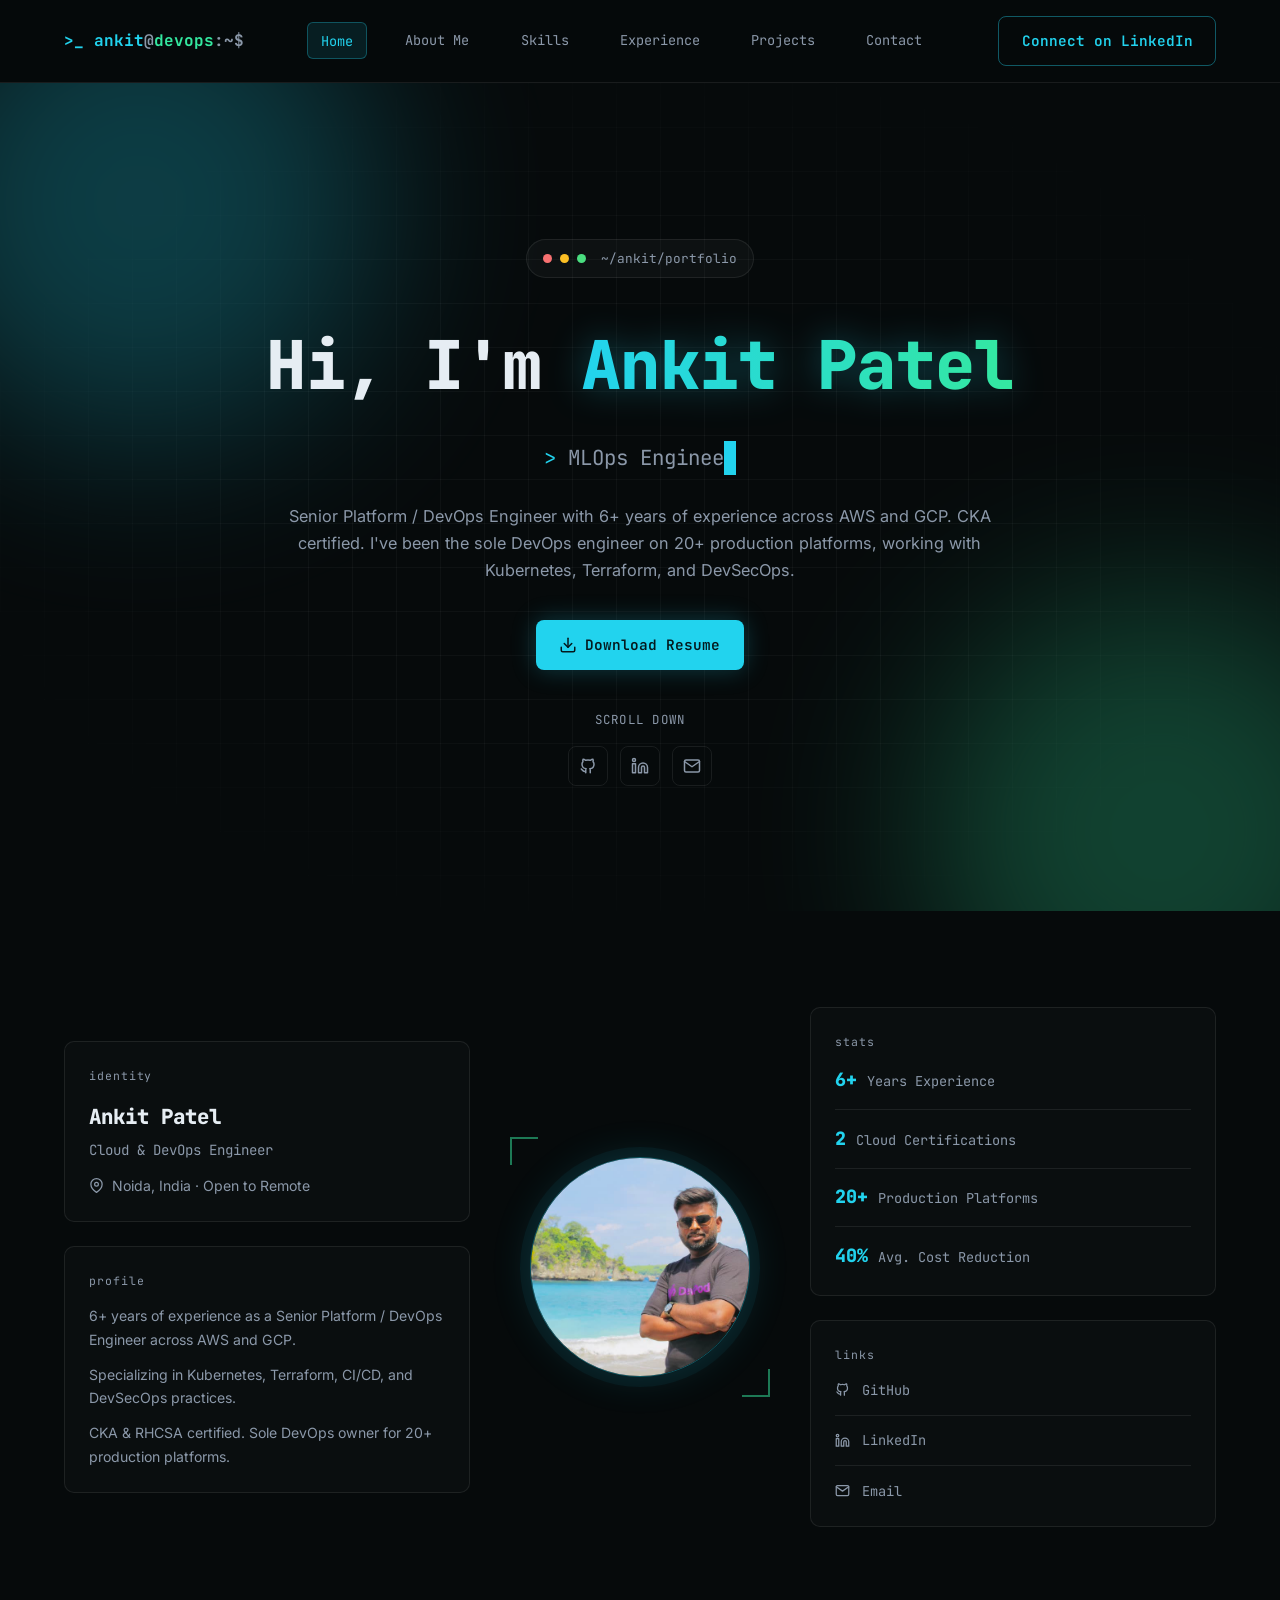
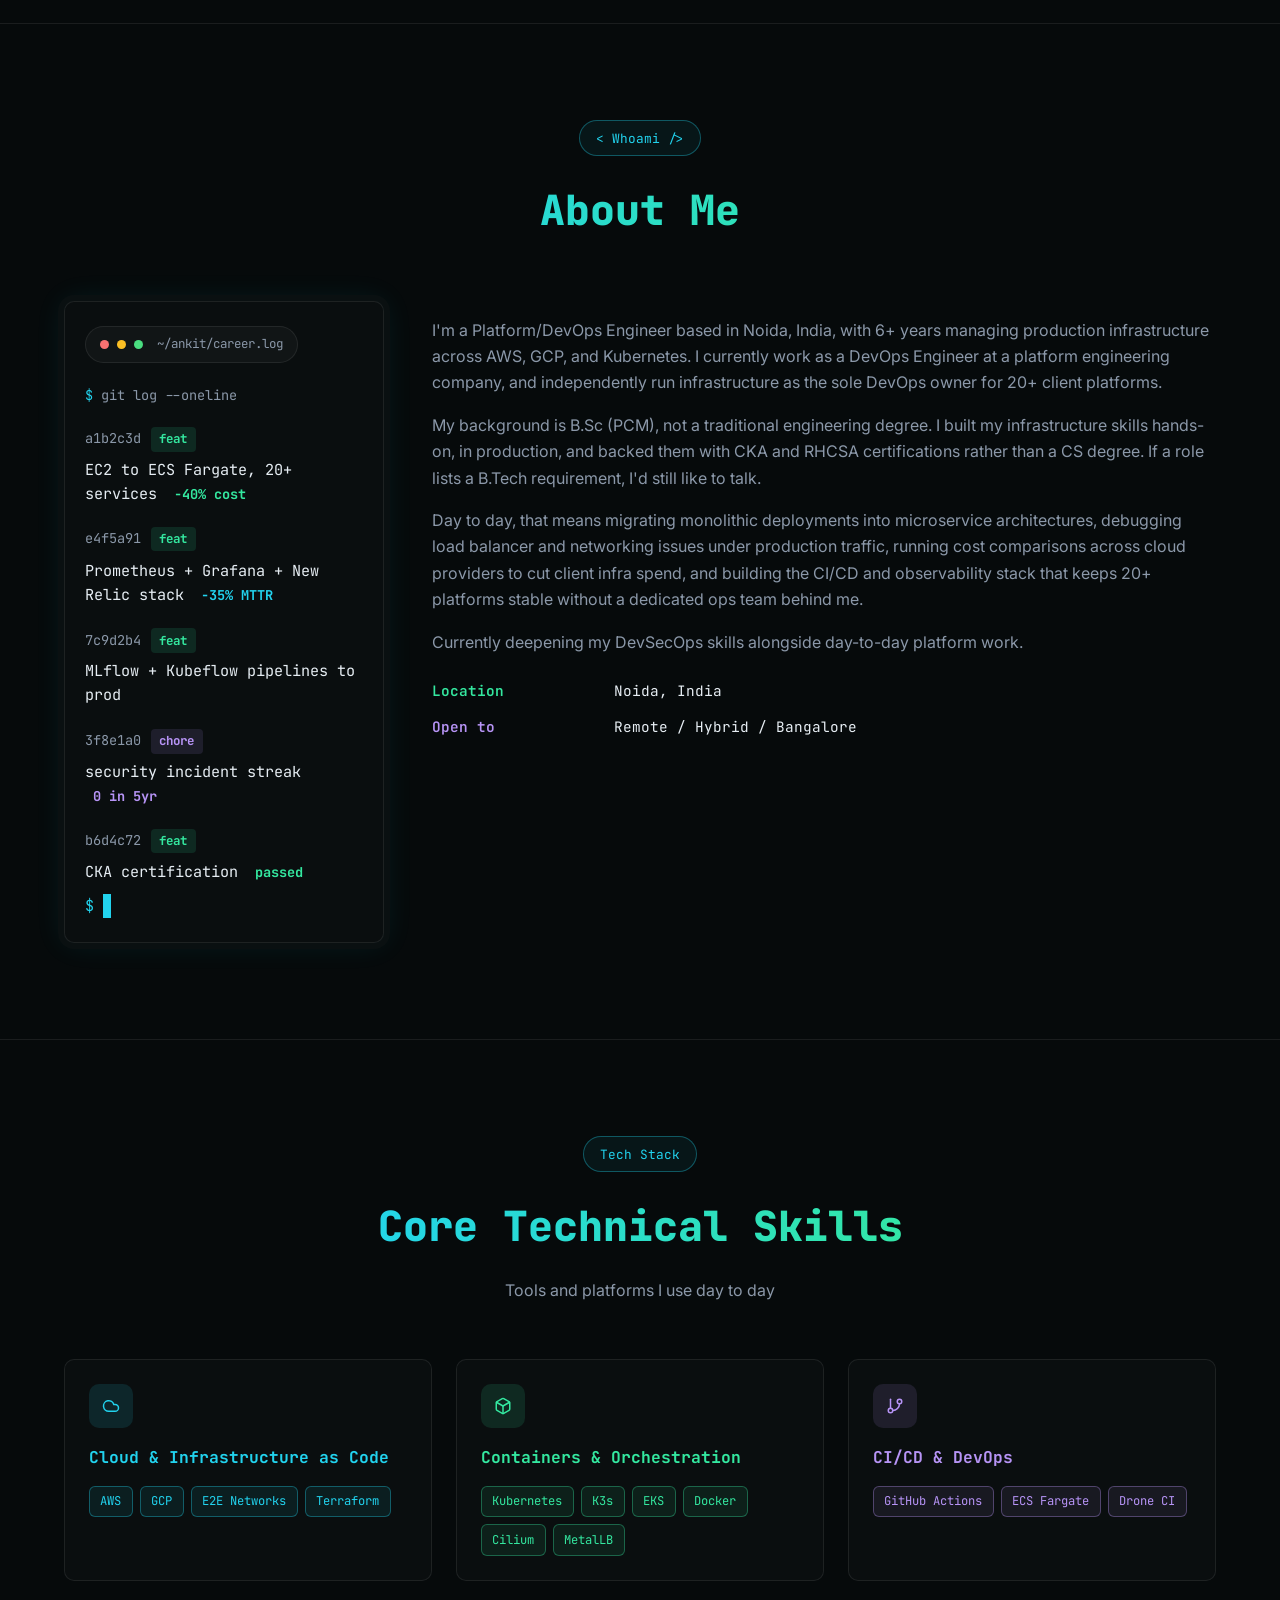
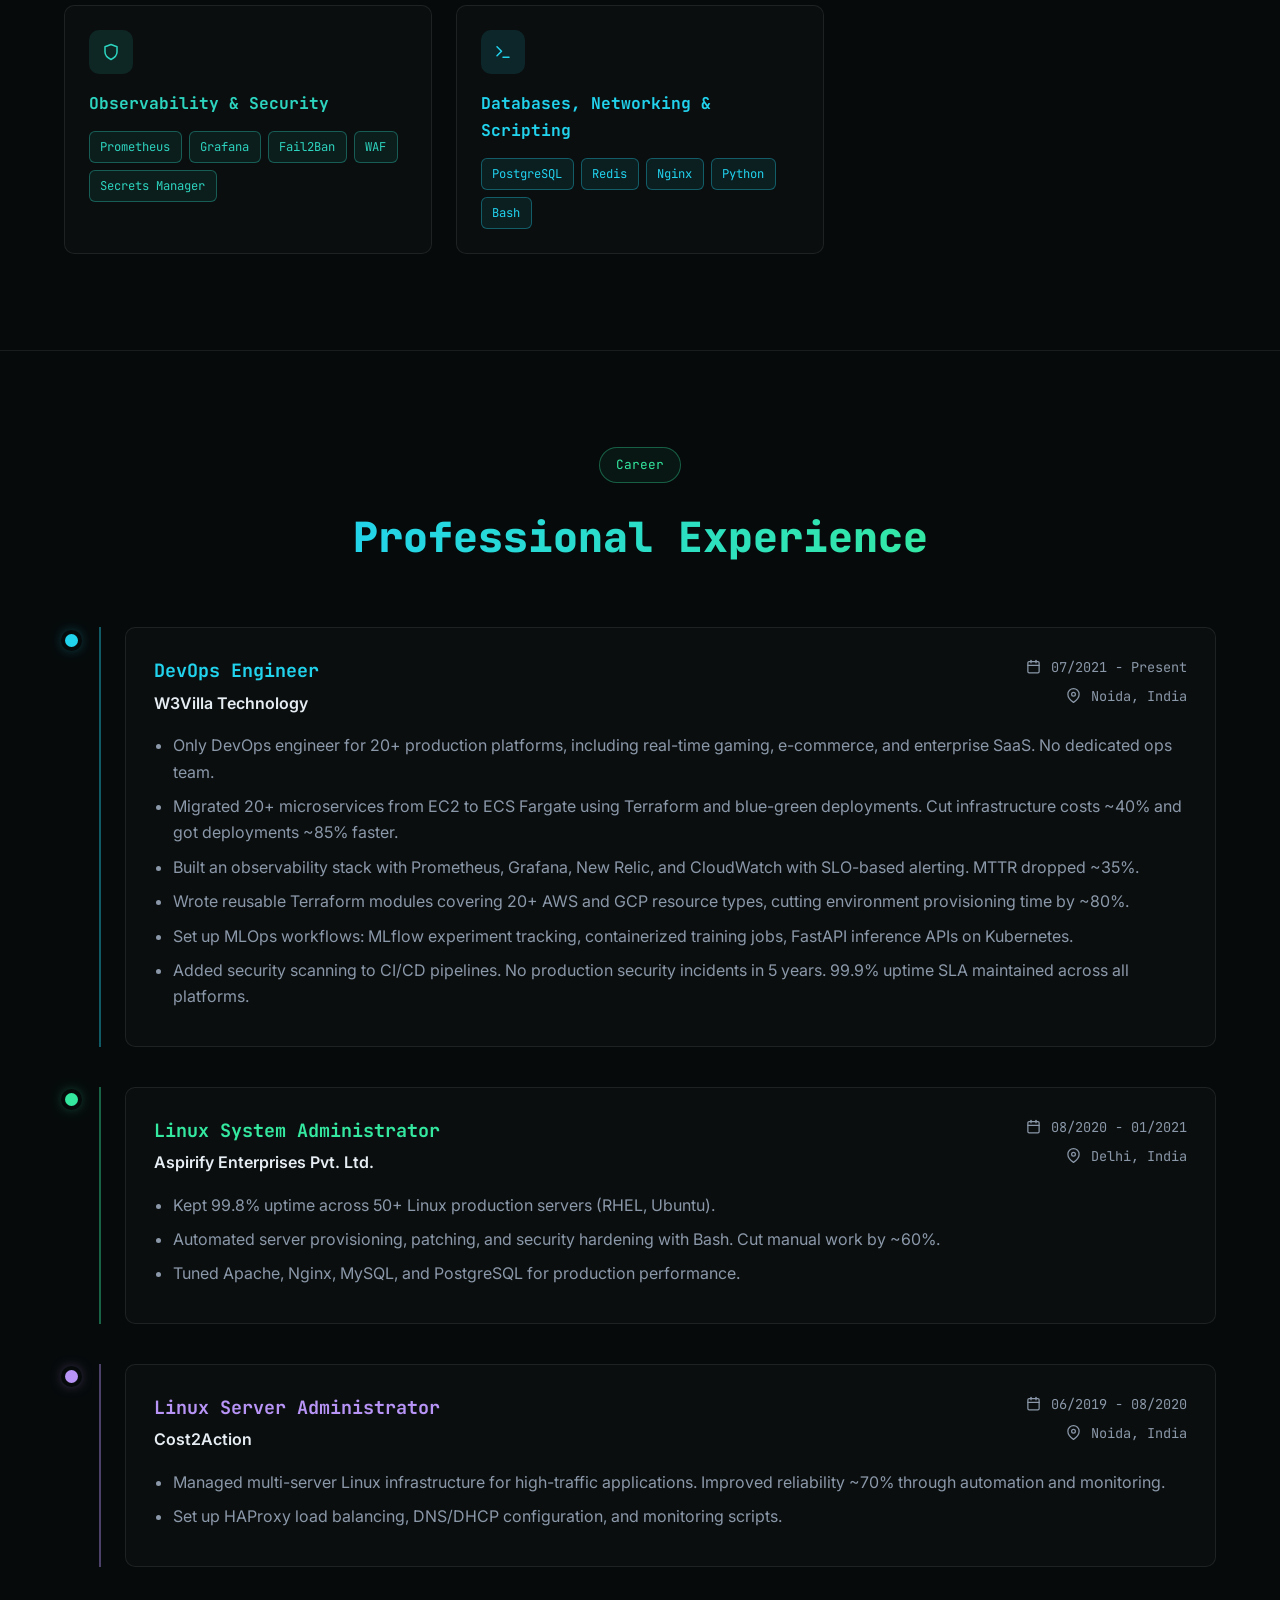
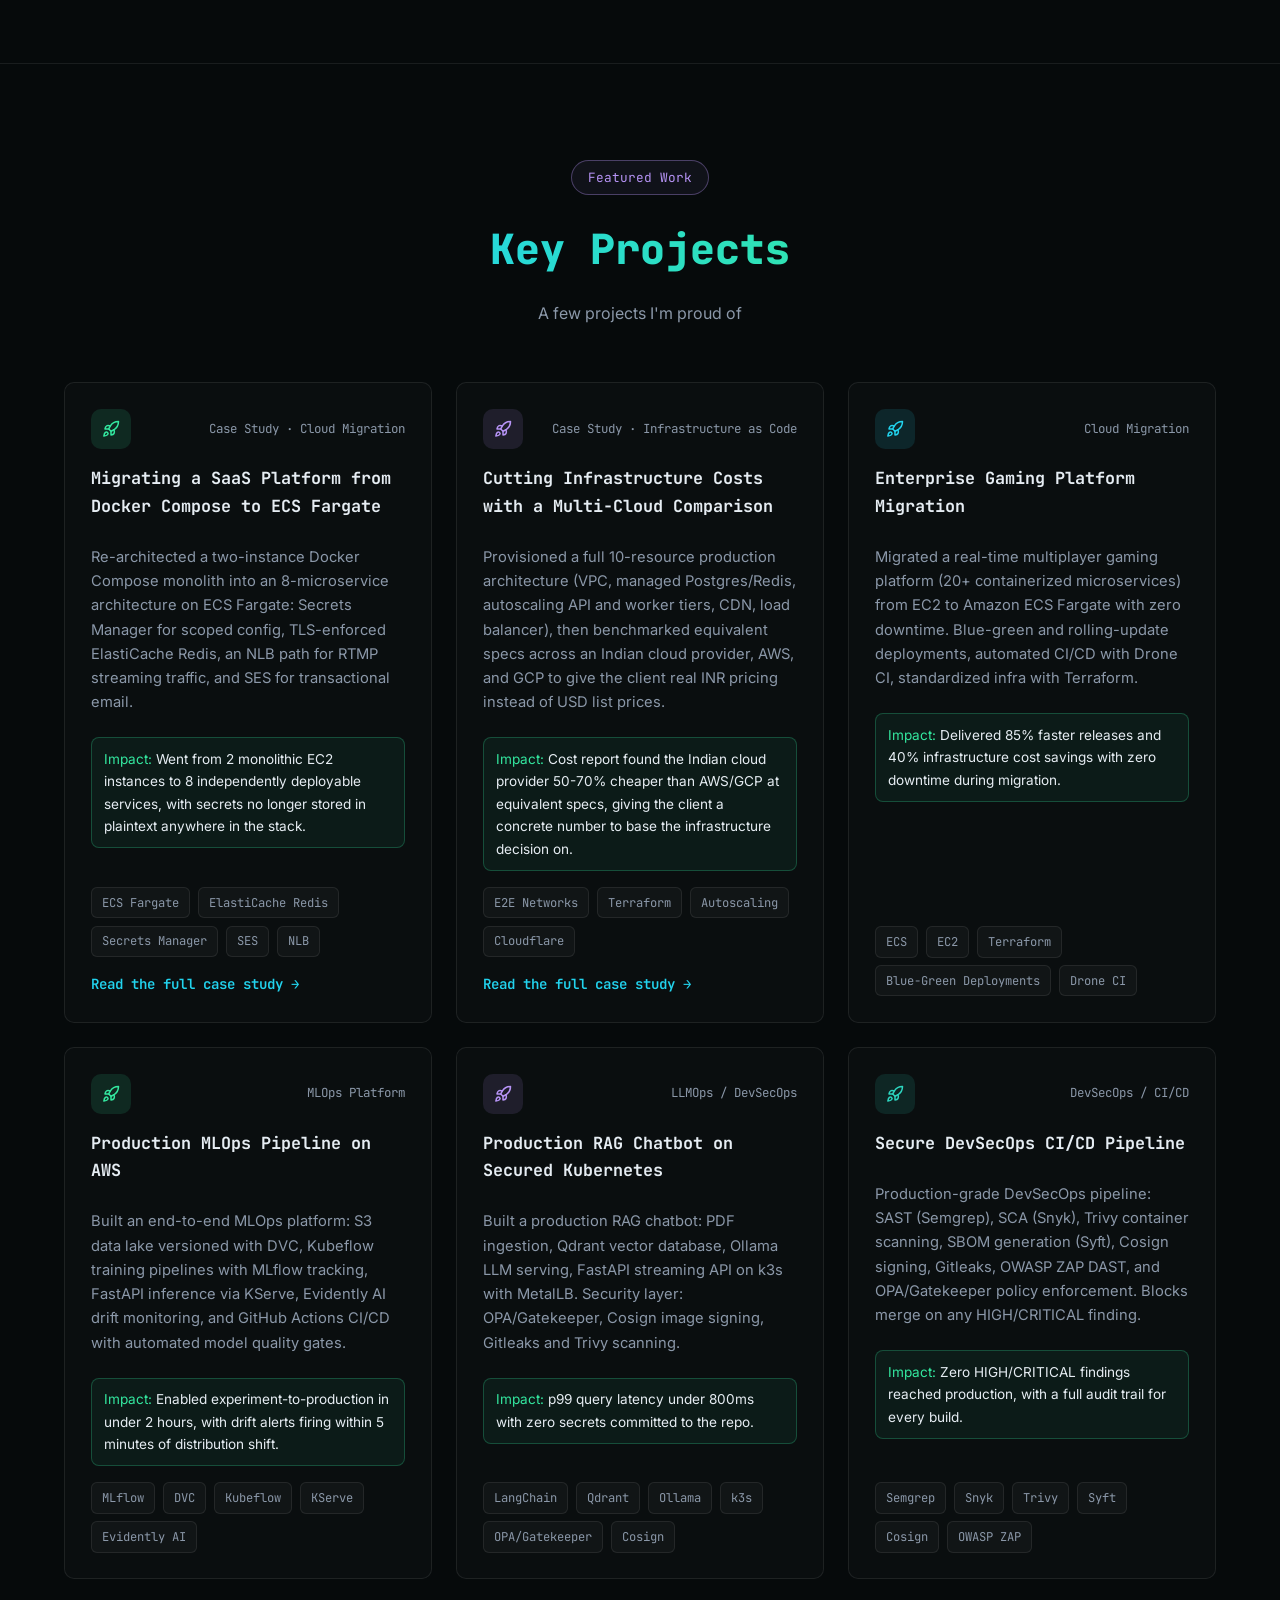
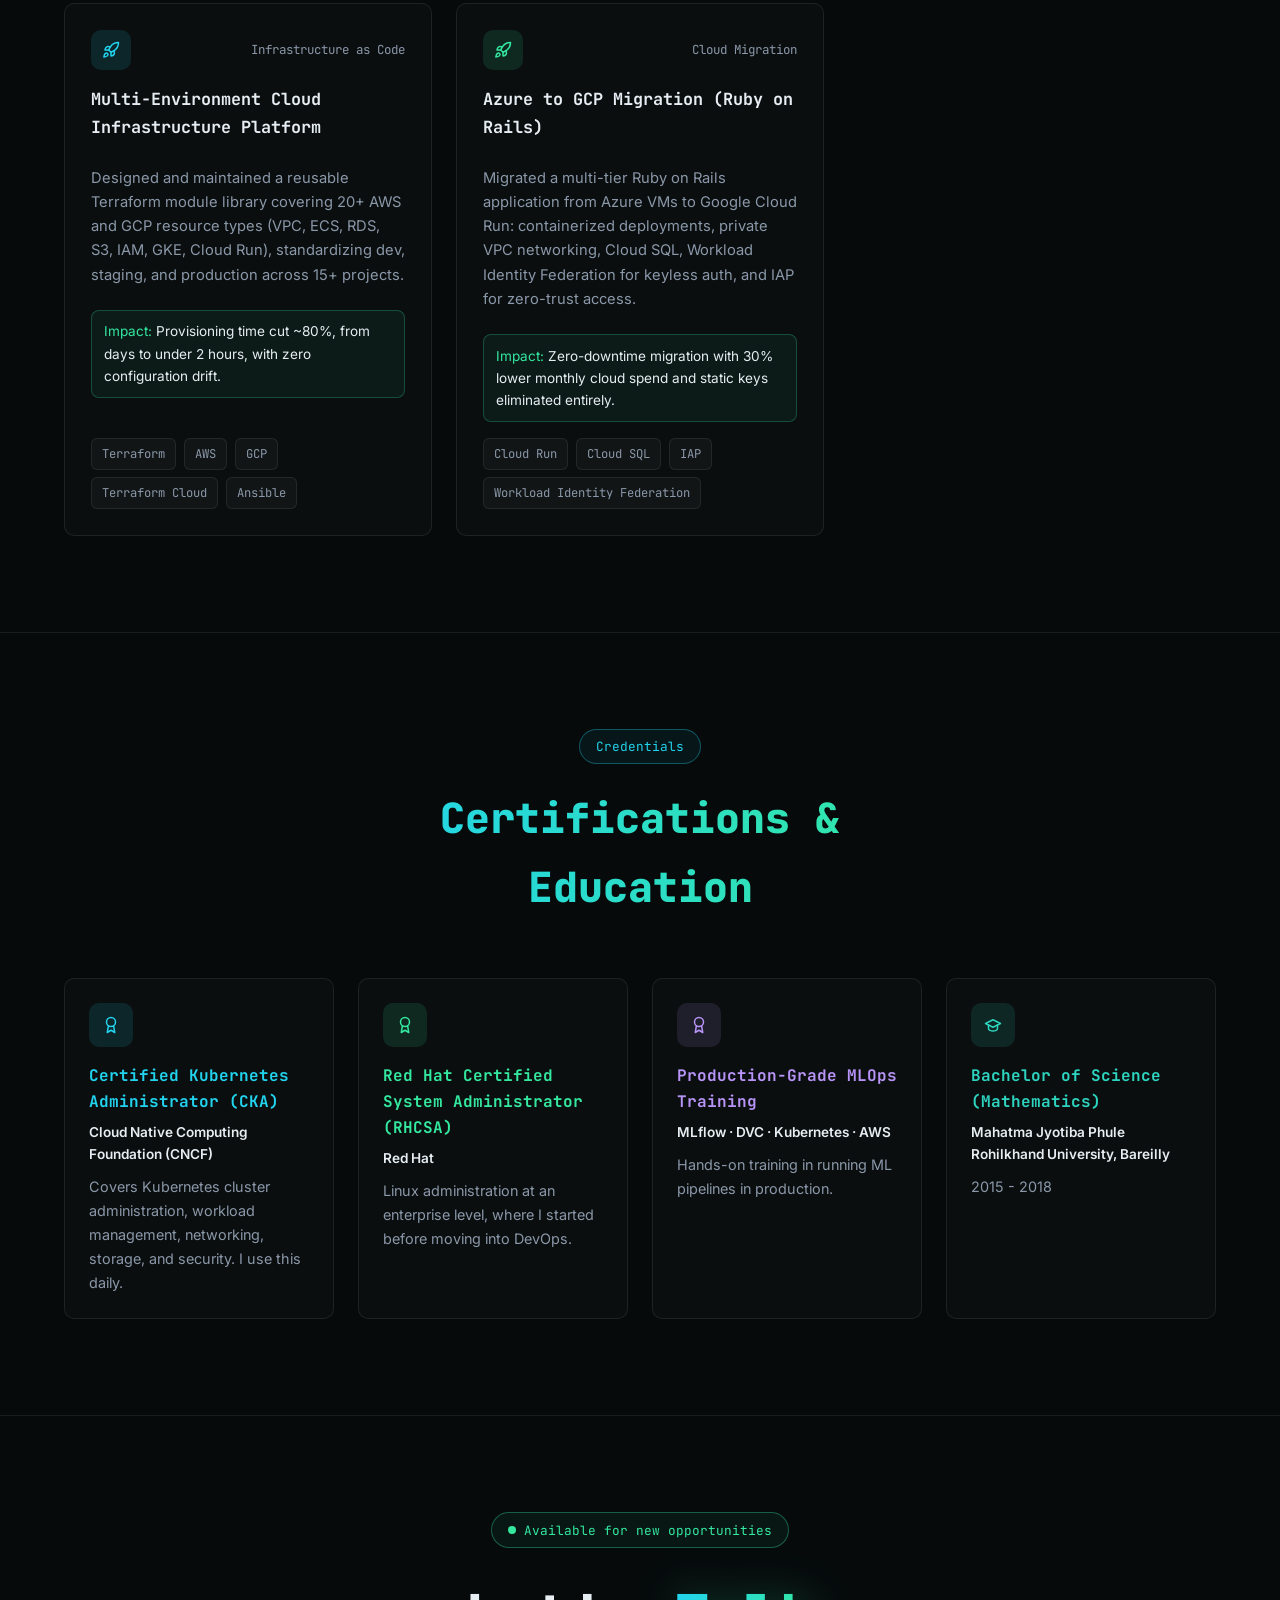
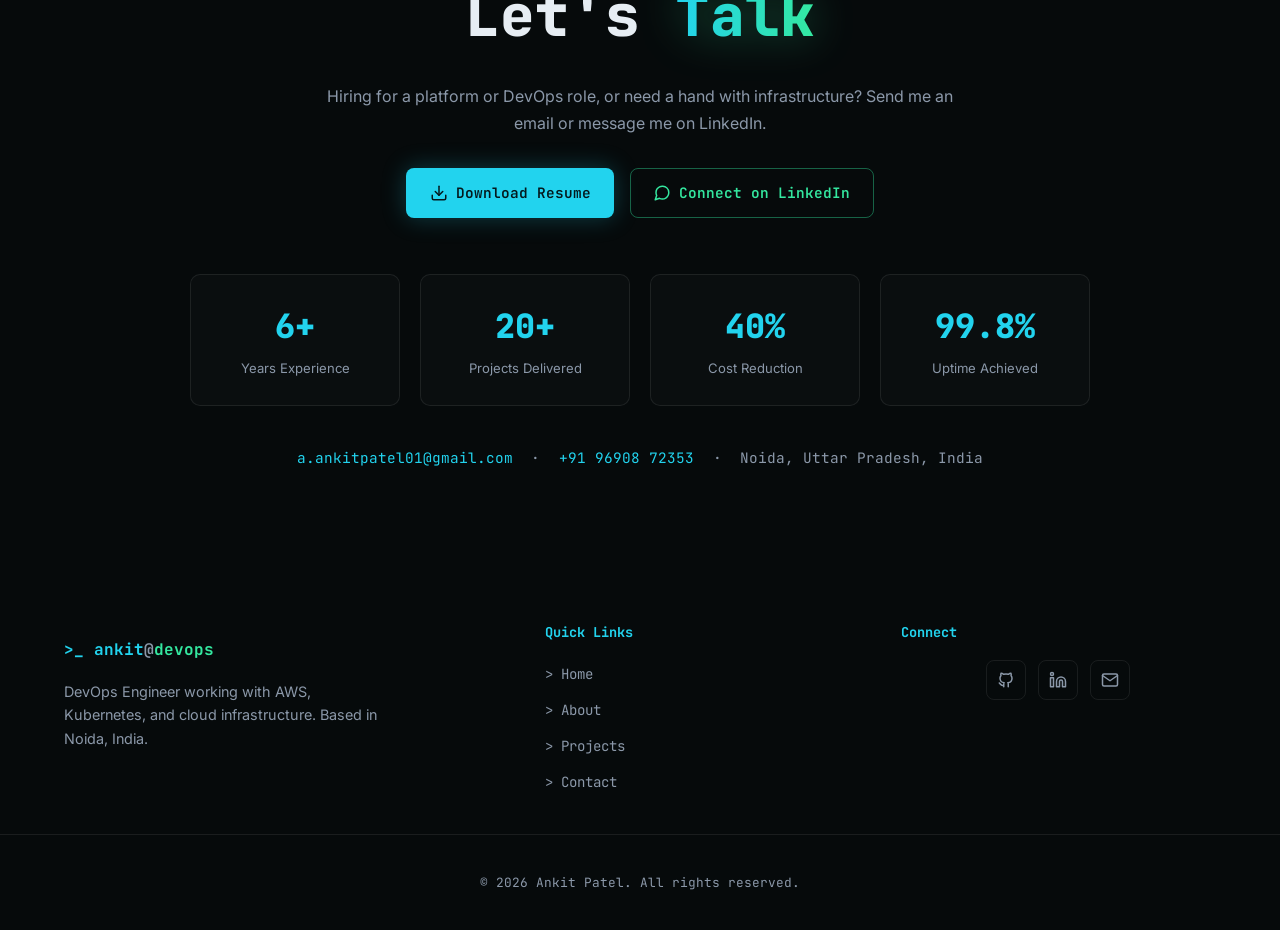
==== commit 7b48ff5e: "Resolve flagged inconsistencies: unify years figure, drop AI-buzzword positioning - Standardize ever" ====
--- a/index.html
+++ b/index.html
@@ -3,25 +3,25 @@
   <head>
     <meta charset="UTF-8" />
     <meta name="viewport" content="width=device-width, initial-scale=1.0" />
-    <title>Ankit Patel | Senior Platform Engineer - AWS, Kubernetes, MLOps, DevSecOps</title>
-    <meta name="description" content="Senior Platform / DevOps Engineer with 5+ years owning cloud infrastructure for 20+ production platforms. Expert in AWS, GCP, Kubernetes (CKA), Terraform, MLOps, and DevSecOps. Based in Noida, India. Open to remote roles." />
-    <meta name="keywords" content="DevOps Engineer India, Platform Engineer, MLOps Engineer, AWS Kubernetes Terraform, CKA certified DevOps, Cloud Infrastructure Engineer Noida, LLMOps, DevSecOps, GitHub Actions CI/CD, ECS Fargate, Ankit Patel DevOps" />
+    <title>Ankit Patel | Senior Platform Engineer - AWS, Kubernetes, DevSecOps</title>
+    <meta name="description" content="Senior Platform / DevOps Engineer with 6+ years owning cloud infrastructure for 20+ production platforms. Expert in AWS, GCP, Kubernetes (CKA), Terraform, and DevSecOps. Based in Noida, India. Open to remote roles." />
+    <meta name="keywords" content="DevOps Engineer India, Platform Engineer, AWS Kubernetes Terraform, CKA certified DevOps, Cloud Infrastructure Engineer Noida, DevSecOps, GitHub Actions CI/CD, ECS Fargate, Ankit Patel DevOps" />
     <meta name="author" content="Ankit Patel" />
     <meta name="robots" content="index, follow" />
     <link rel="canonical" href="https://aankitpatel.github.io/" />
 
     <meta property="og:title" content="Ankit Patel | Senior Platform / DevOps Engineer" />
-    <meta property="og:description" content="Sole DevOps owner for 20+ production platforms across AWS and GCP. CKA certified. MLOps &amp; DevSecOps practitioner." />
+    <meta property="og:description" content="Sole DevOps owner for 20+ production platforms across AWS and GCP. CKA certified. DevSecOps practitioner." />
     <meta property="og:type" content="website" />
     <meta property="og:url" content="https://aankitpatel.github.io/" />
     <meta property="og:image" content="https://aankitpatel.github.io/assets/profile.jpg" />
-    <meta property="og:image:alt" content="Ankit Patel - Senior Platform / DevOps Engineer - AWS, Kubernetes, MLOps" />
+    <meta property="og:image:alt" content="Ankit Patel - Senior Platform / DevOps Engineer - AWS, Kubernetes" />
     <meta property="og:site_name" content="Ankit Patel - Platform / DevOps Engineer" />
     <link rel="icon" href="/favicon.ico" sizes="any" />
 
     <meta name="twitter:card" content="summary_large_image" />
     <meta name="twitter:title" content="Ankit Patel | Senior Platform / DevOps Engineer" />
-    <meta name="twitter:description" content="Sole DevOps owner for 20+ production platforms across AWS and GCP. CKA certified. MLOps &amp; DevSecOps practitioner." />
+    <meta name="twitter:description" content="Sole DevOps owner for 20+ production platforms across AWS and GCP. CKA certified. DevSecOps practitioner." />
     <meta name="twitter:image" content="https://aankitpatel.github.io/assets/profile.jpg" />
 
     <meta name="theme-color" content="#0a0f10" />
@@ -50,7 +50,7 @@
         "https://linkedin.com/in/ankit-patel-58916516b",
         "https://github.com/aankitpatel"
       ],
-      "knowsAbout": ["DevOps", "AWS", "GCP", "Kubernetes", "Terraform", "CI/CD", "MLOps", "LLMOps", "DevSecOps", "Docker"]
+      "knowsAbout": ["DevOps", "AWS", "GCP", "Kubernetes", "Terraform", "CI/CD", "DevSecOps", "Docker"]
     }
     </script>
   </head>
@@ -88,9 +88,9 @@
           <span class="prompt-arrow">&gt;</span> <span id="typewriter"></span><span class="cursor">&nbsp;</span>
         </p>
         <p class="tagline">
-          Senior Platform / DevOps Engineer with 5+ years of experience across AWS and GCP. CKA certified.
+          Senior Platform / DevOps Engineer with 6+ years of experience across AWS and GCP. CKA certified.
           I've been the sole DevOps engineer on 20+ production platforms, working with Kubernetes, Terraform,
-          MLOps, and DevSecOps.
+          and DevSecOps.
         </p>
         <div class="cta-row">
           <a href="resume.pdf" class="btn btn-primary" download>
@@ -128,8 +128,8 @@
             </div>
             <div class="snapshot-card">
               <span class="snapshot-label">profile</span>
-              <p>5+ years of experience as a Senior Platform / DevOps Engineer across AWS and GCP.</p>
-              <p>Specializing in Kubernetes, Terraform, CI/CD, and MLOps/DevSecOps practices.</p>
+              <p>6+ years of experience as a Senior Platform / DevOps Engineer across AWS and GCP.</p>
+              <p>Specializing in Kubernetes, Terraform, CI/CD, and DevSecOps practices.</p>
               <p>CKA &amp; RHCSA certified. Sole DevOps owner for 20+ production platforms.</p>
             </div>
           </div>
@@ -146,7 +146,7 @@
             <div class="snapshot-card">
               <span class="snapshot-label">stats</span>
               <ul class="snapshot-stats">
-                <li><strong class="c-cyan">5+</strong> Years in DevOps</li>
+                <li><strong class="c-cyan">6+</strong> Years Experience</li>
                 <li><strong class="c-cyan">2</strong> Cloud Certifications</li>
                 <li><strong class="c-cyan">20+</strong> Production Platforms</li>
                 <li><strong class="c-cyan">40%</strong> Avg. Cost Reduction</li>
@@ -240,7 +240,7 @@
               observability stack that keeps 20+ platforms stable without a dedicated ops team behind me.
             </p>
             <p>
-              Currently deepening my MLOps and DevSecOps skills alongside day-to-day platform work.
+              Currently deepening my DevSecOps skills alongside day-to-day platform work.
             </p>
             <div class="about-meta">
               <div><span class="label c-green">Location</span><span>Noida, India</span></div>
@@ -538,7 +538,7 @@
           </a>
         </div>
         <div class="stats-grid">
-          <div class="stat"><span class="stat-num" data-target="5" data-suffix="+">5+</span><span class="stat-label">Years Experience</span></div>
+          <div class="stat"><span class="stat-num" data-target="6" data-suffix="+">6+</span><span class="stat-label">Years Experience</span></div>
           <div class="stat"><span class="stat-num" data-target="20" data-suffix="+">20+</span><span class="stat-label">Projects Delivered</span></div>
           <div class="stat"><span class="stat-num" data-target="40" data-suffix="%">40%</span><span class="stat-label">Cost Reduction</span></div>
           <div class="stat"><span class="stat-num" data-target="99.9" data-suffix="%">99.9%</span><span class="stat-label">Uptime Achieved</span></div>
@@ -557,7 +557,7 @@
       <div class="container footer-grid">
         <div>
           <p class="nav-logo"><span class="prompt-icon">&gt;_</span> <span class="c-cyan">ankit</span><span class="c-dim">@</span><span class="c-green">devops</span></p>
-          <p class="footer-blurb">DevOps Engineer working with AWS, Kubernetes, and MLOps. Based in Noida, India.</p>
+          <p class="footer-blurb">DevOps Engineer working with AWS, Kubernetes, and cloud infrastructure. Based in Noida, India.</p>
         </div>
         <div>
           <h4>Quick Links</h4>
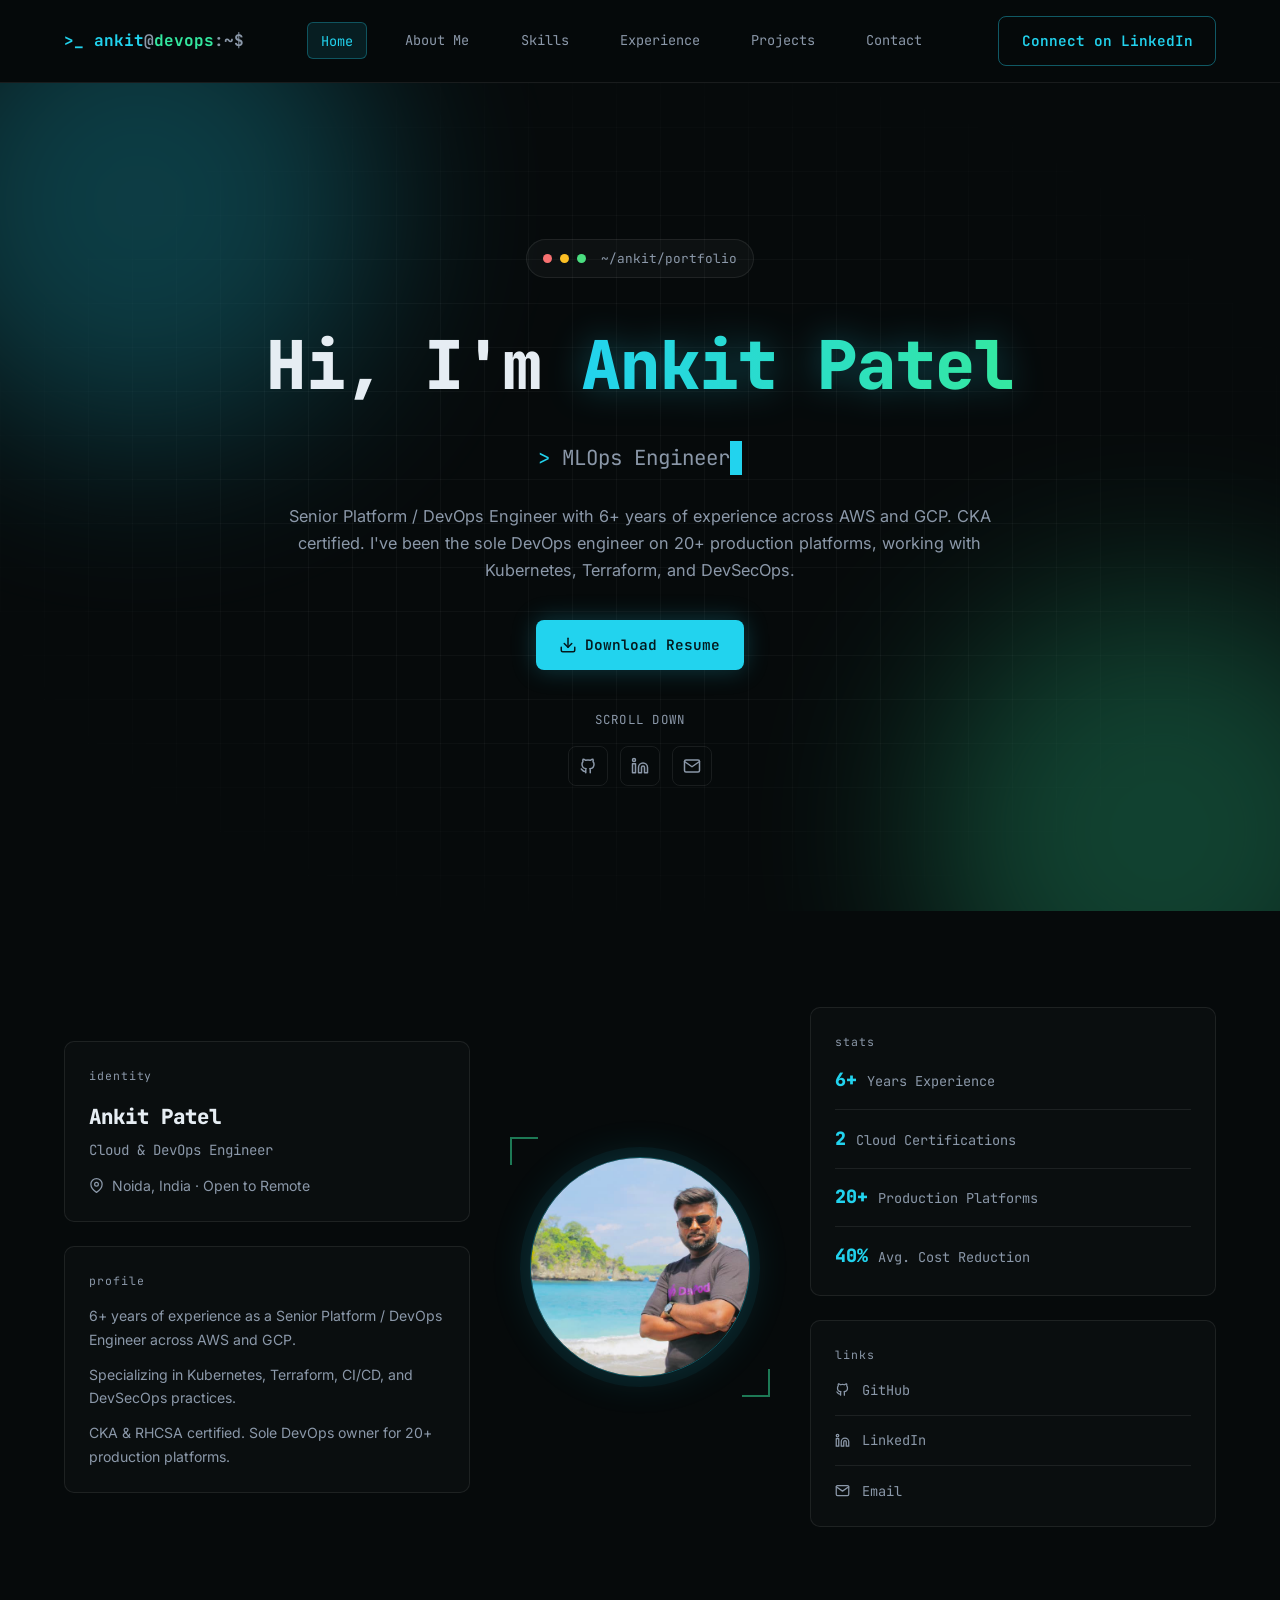
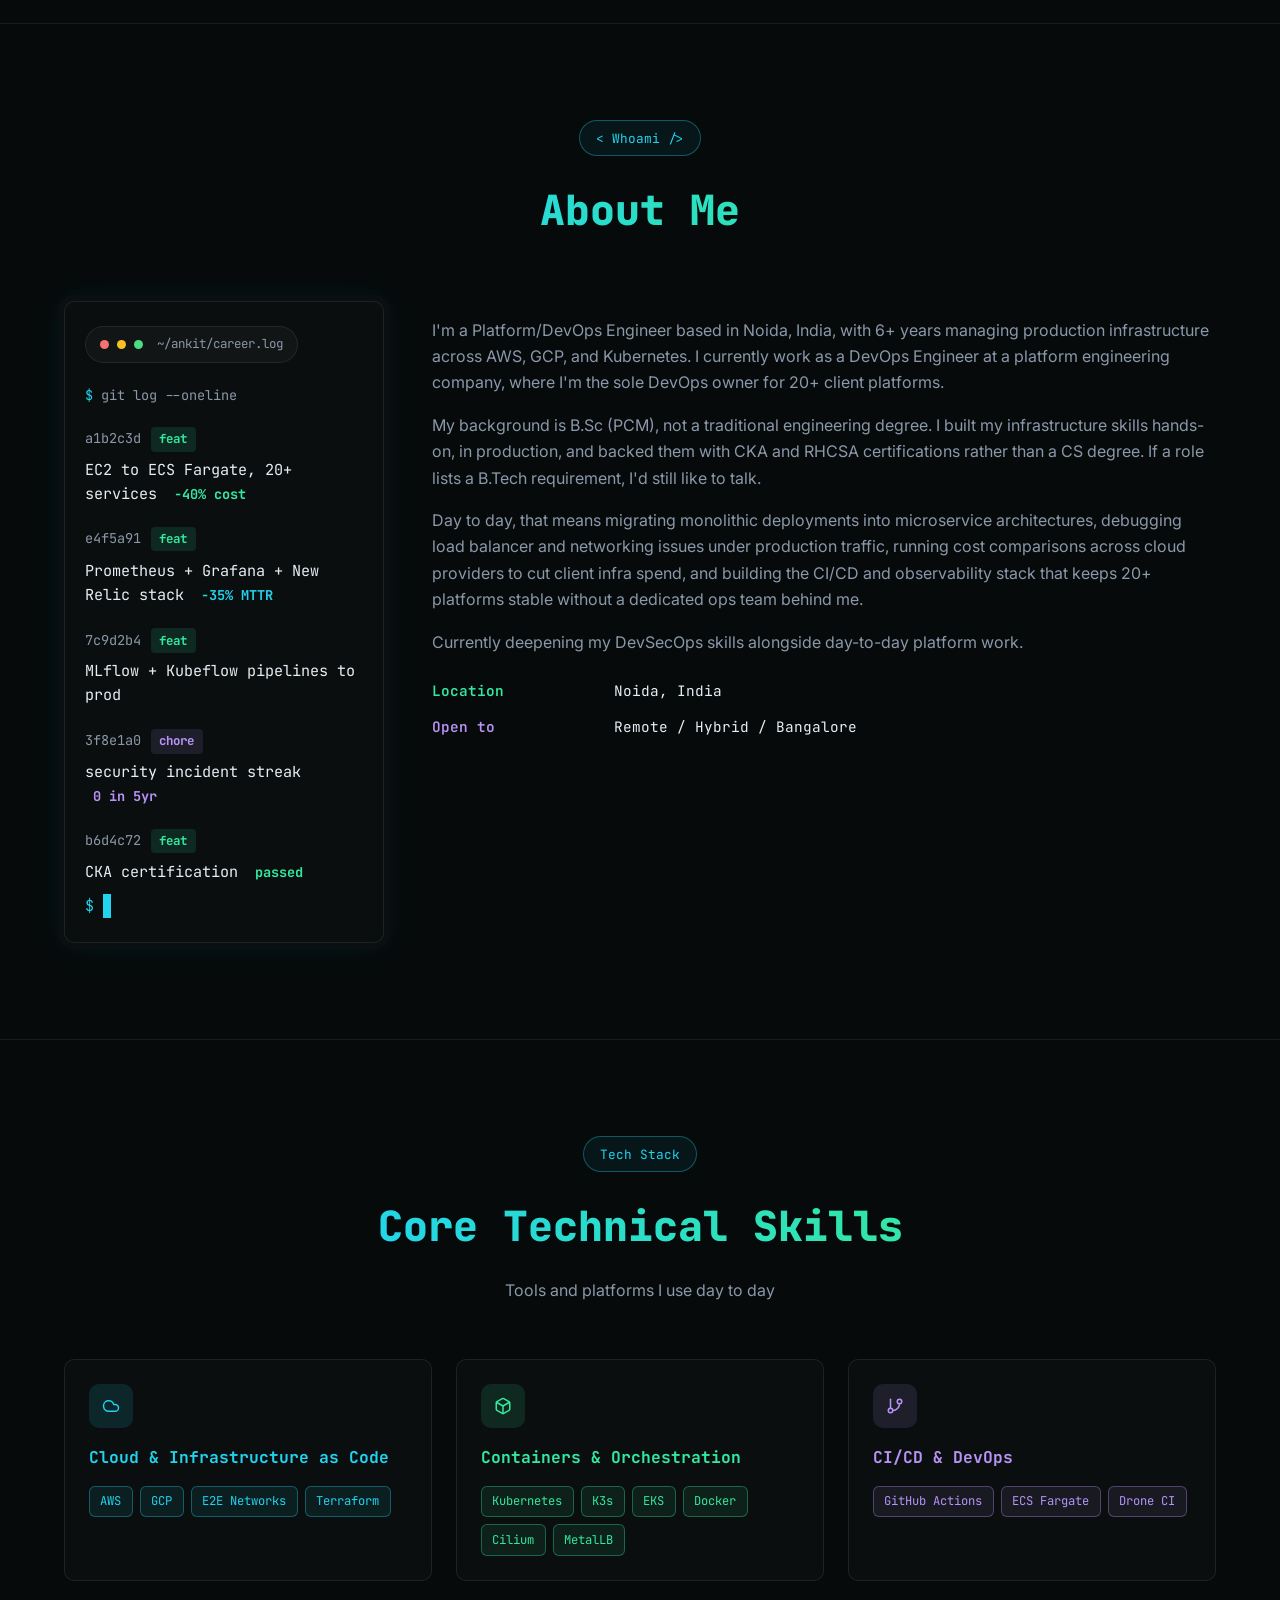
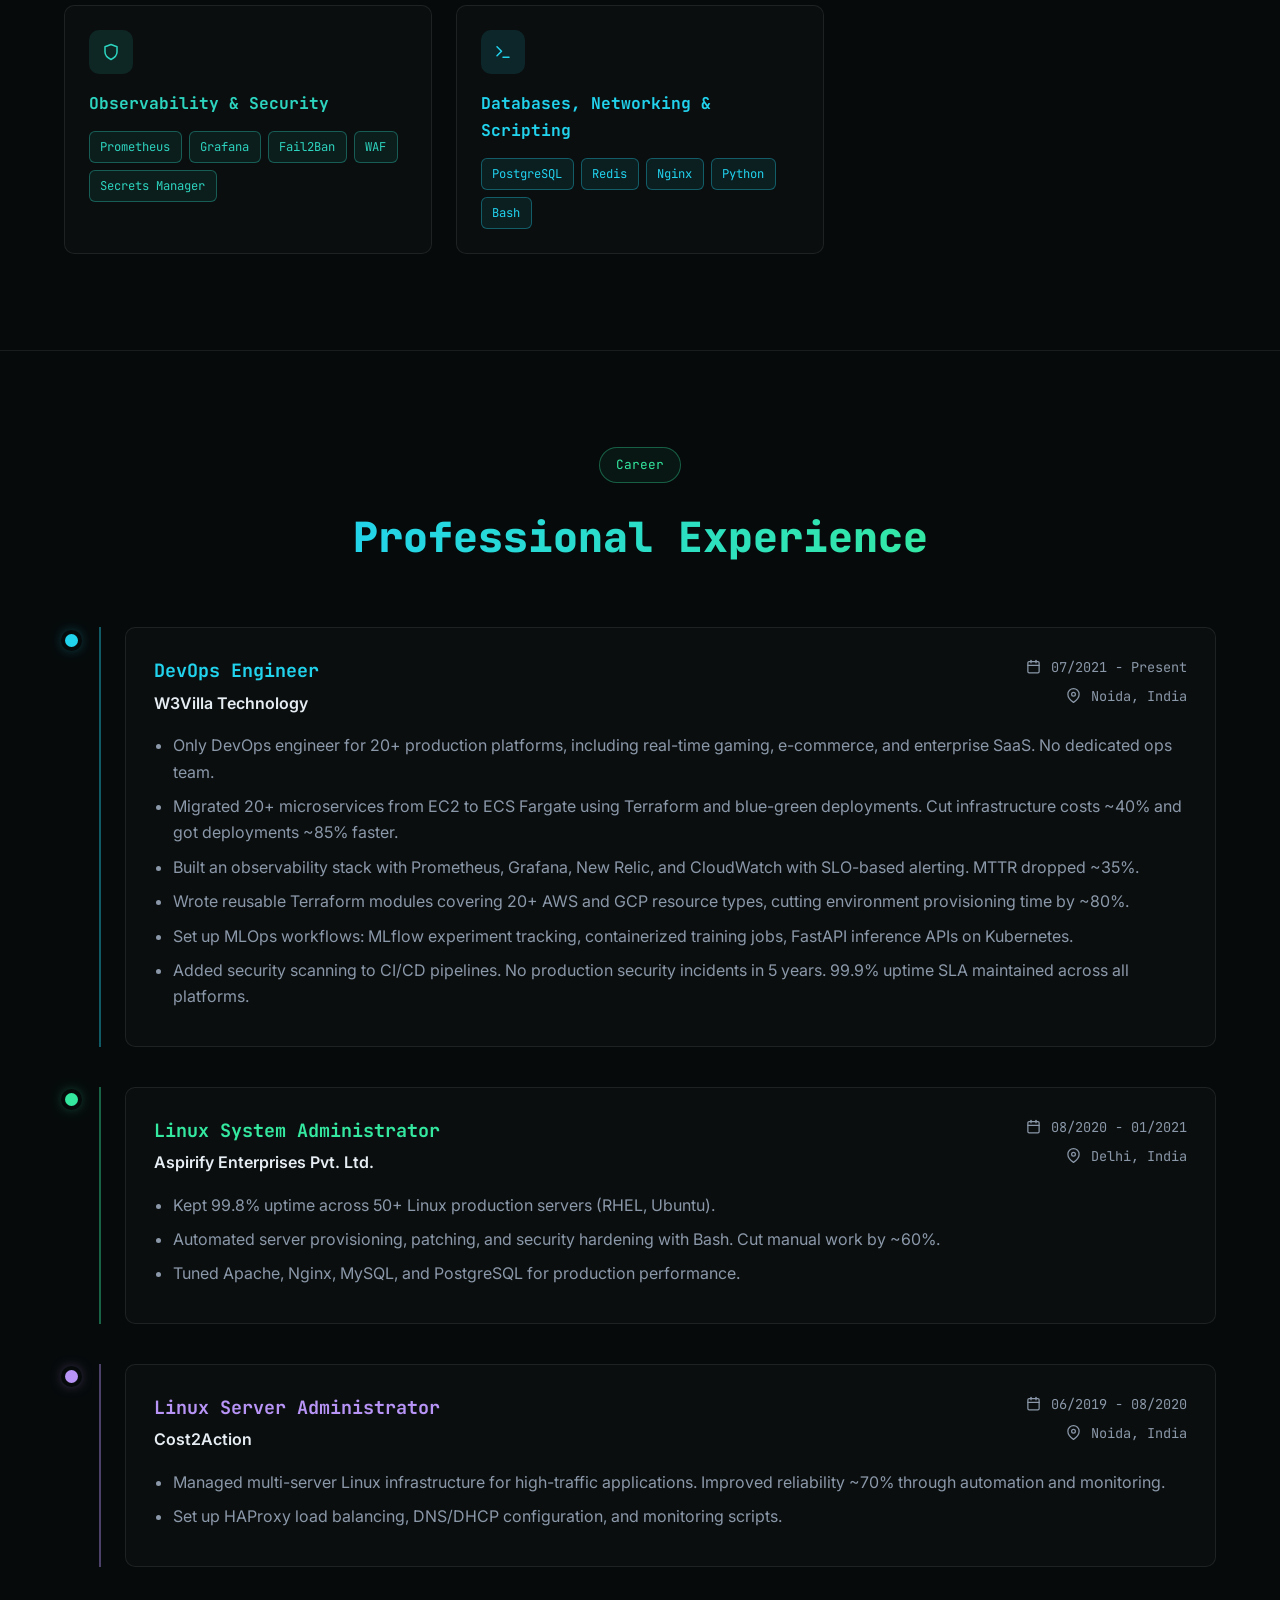
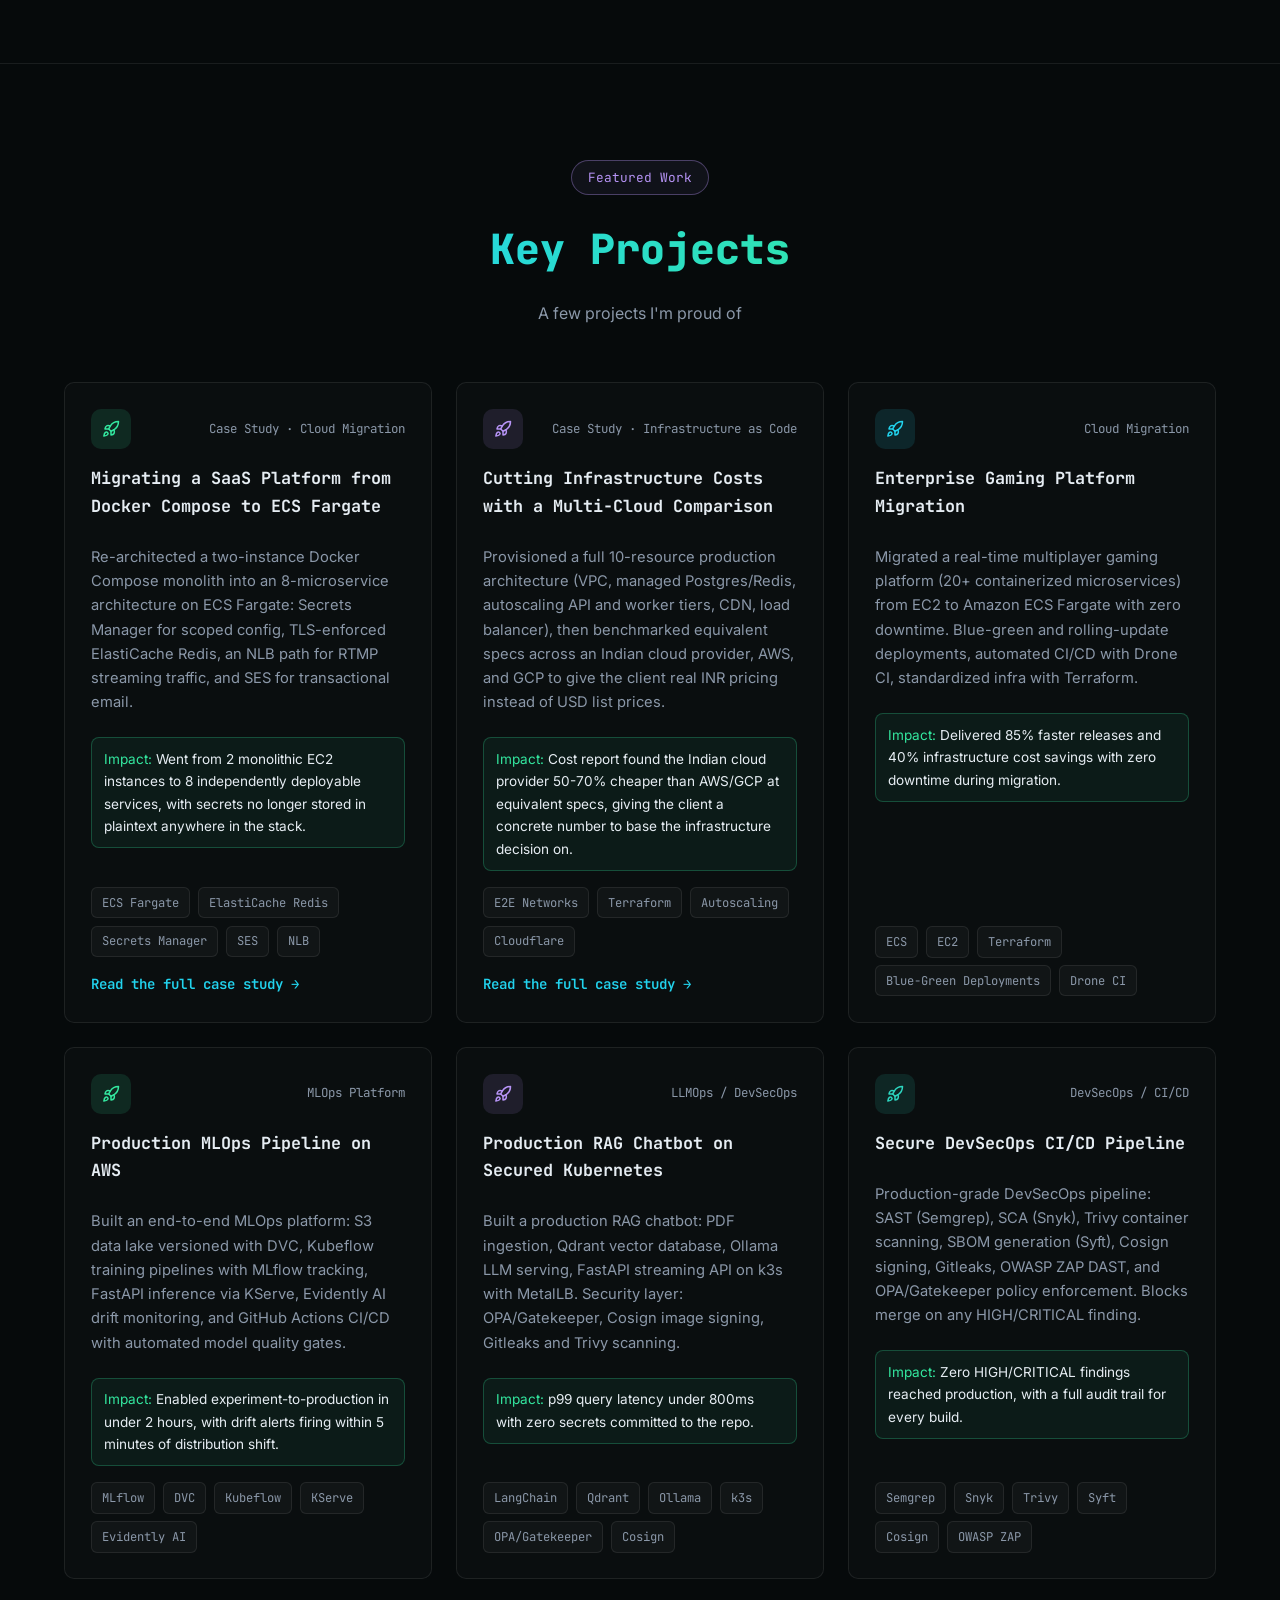
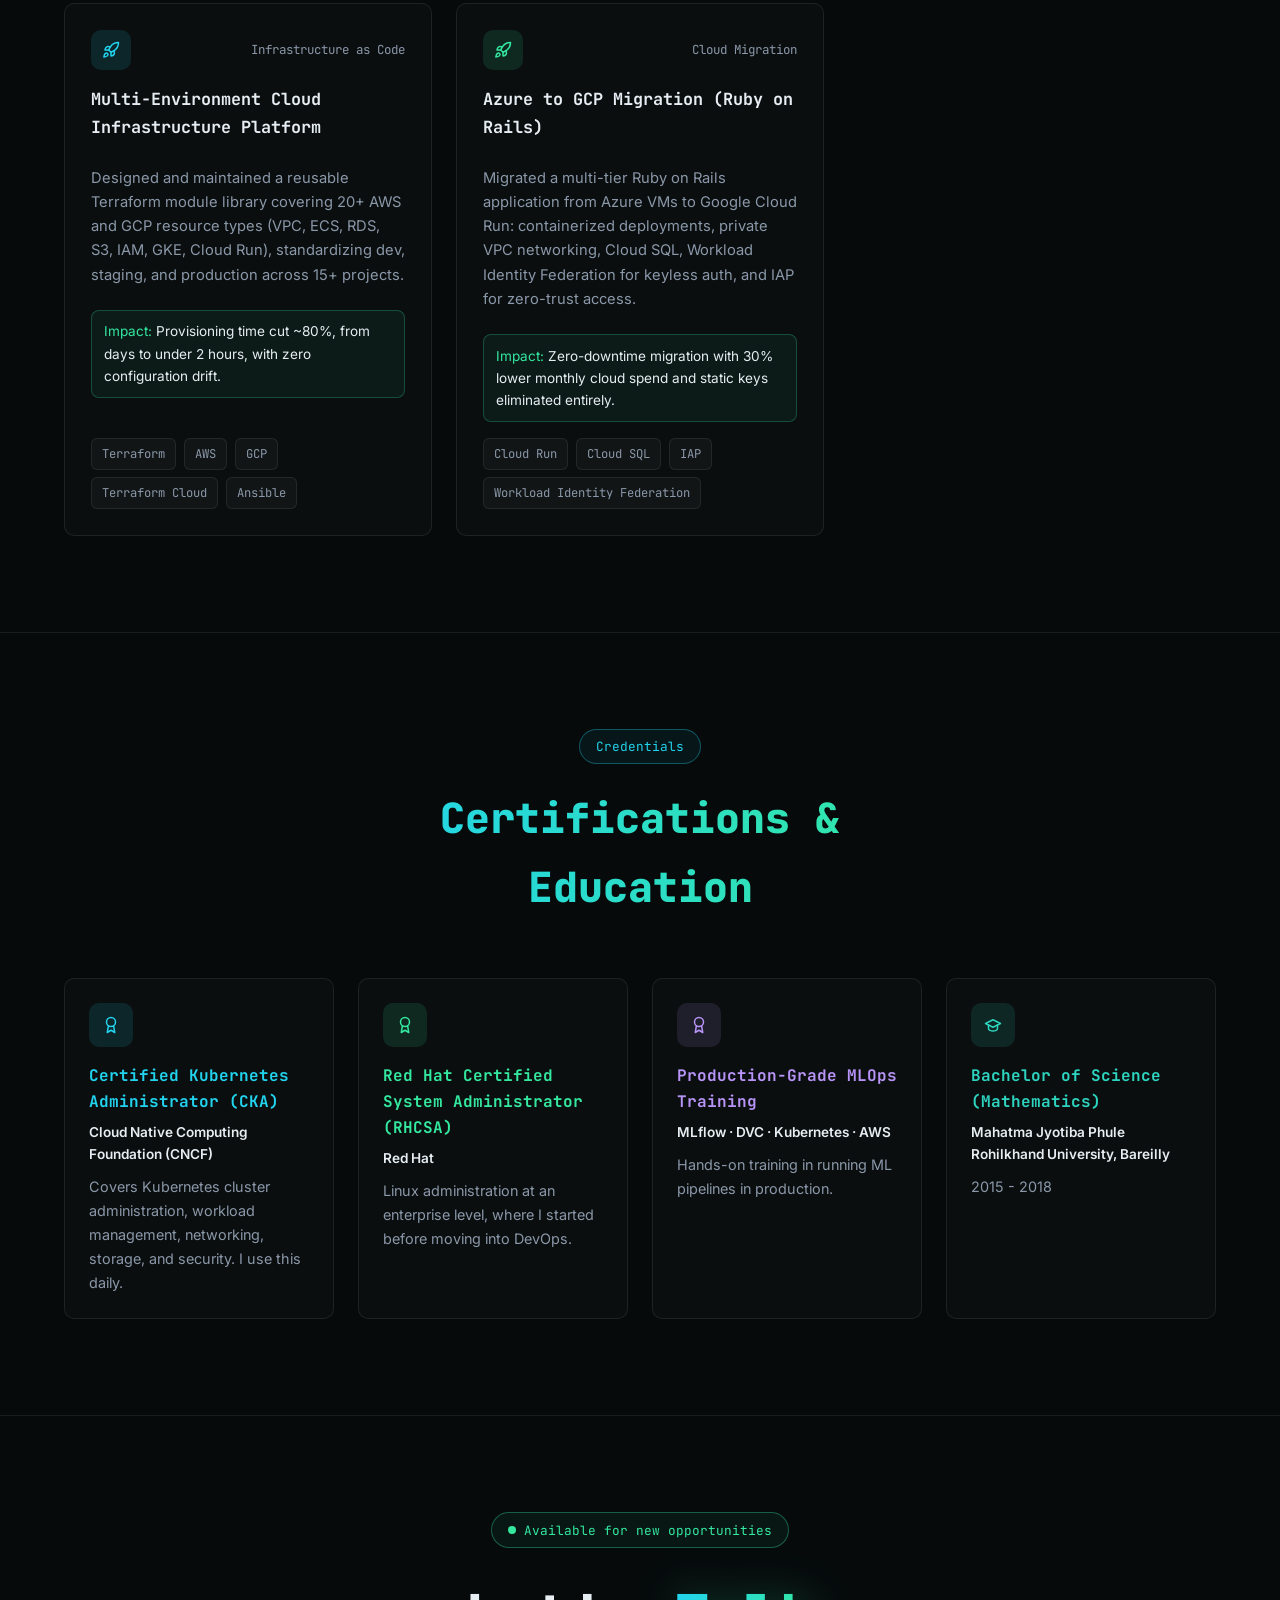
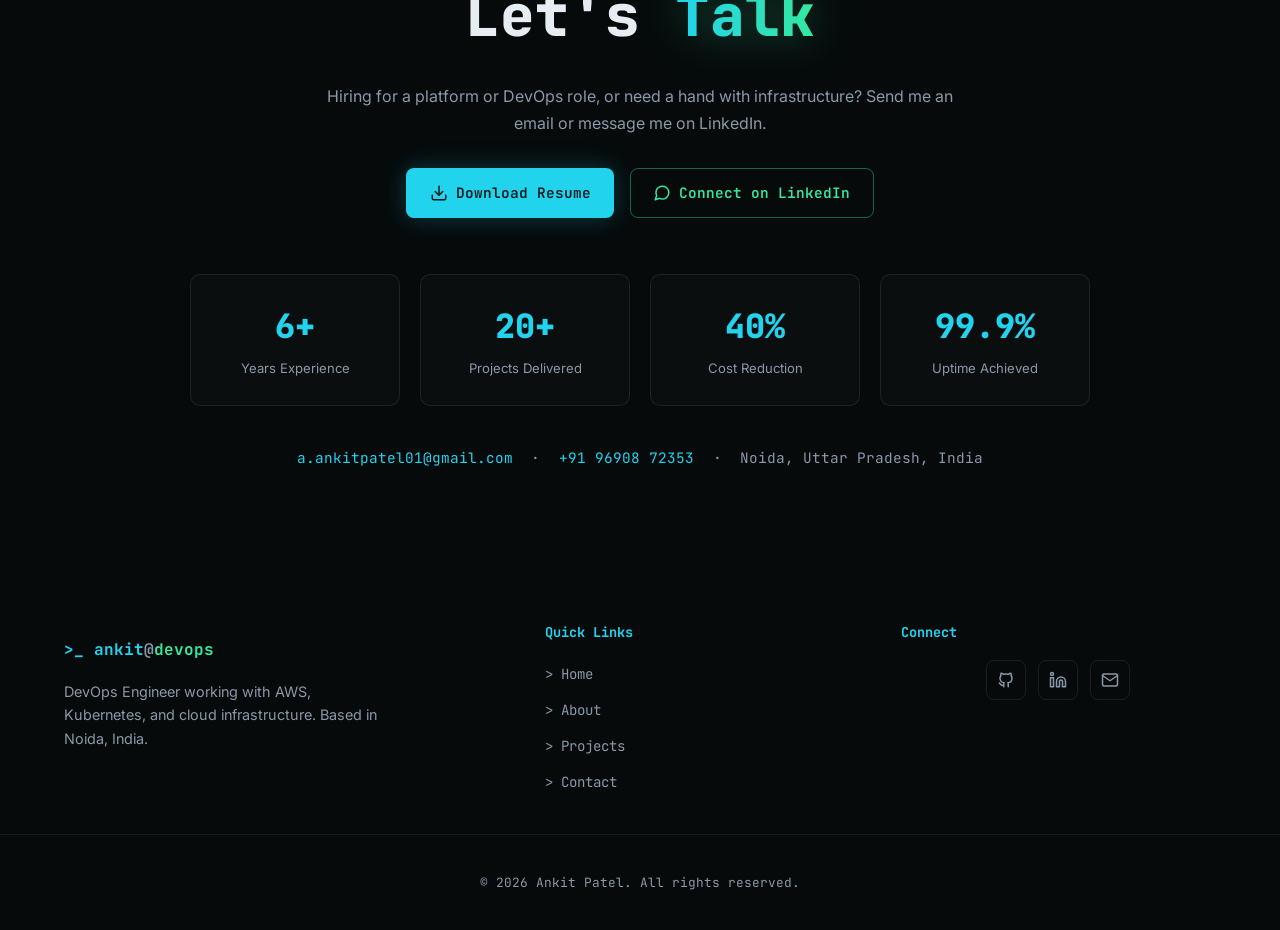
==== commit ceba37ca: "Fix About copy to avoid implying two separate sets of 20+ platforms Confirmed: the client platforms " ====
--- a/index.html
+++ b/index.html
@@ -225,8 +225,7 @@
             <p>
               I'm a Platform/DevOps Engineer based in Noida, India, with 6+ years managing production
               infrastructure across AWS, GCP, and Kubernetes. I currently work as a DevOps Engineer at a
-              platform engineering company, and independently run infrastructure as the sole DevOps owner
-              for 20+ client platforms.
+              platform engineering company, where I'm the sole DevOps owner for 20+ client platforms.
             </p>
             <p>
               My background is B.Sc (PCM), not a traditional engineering degree. I built my infrastructure
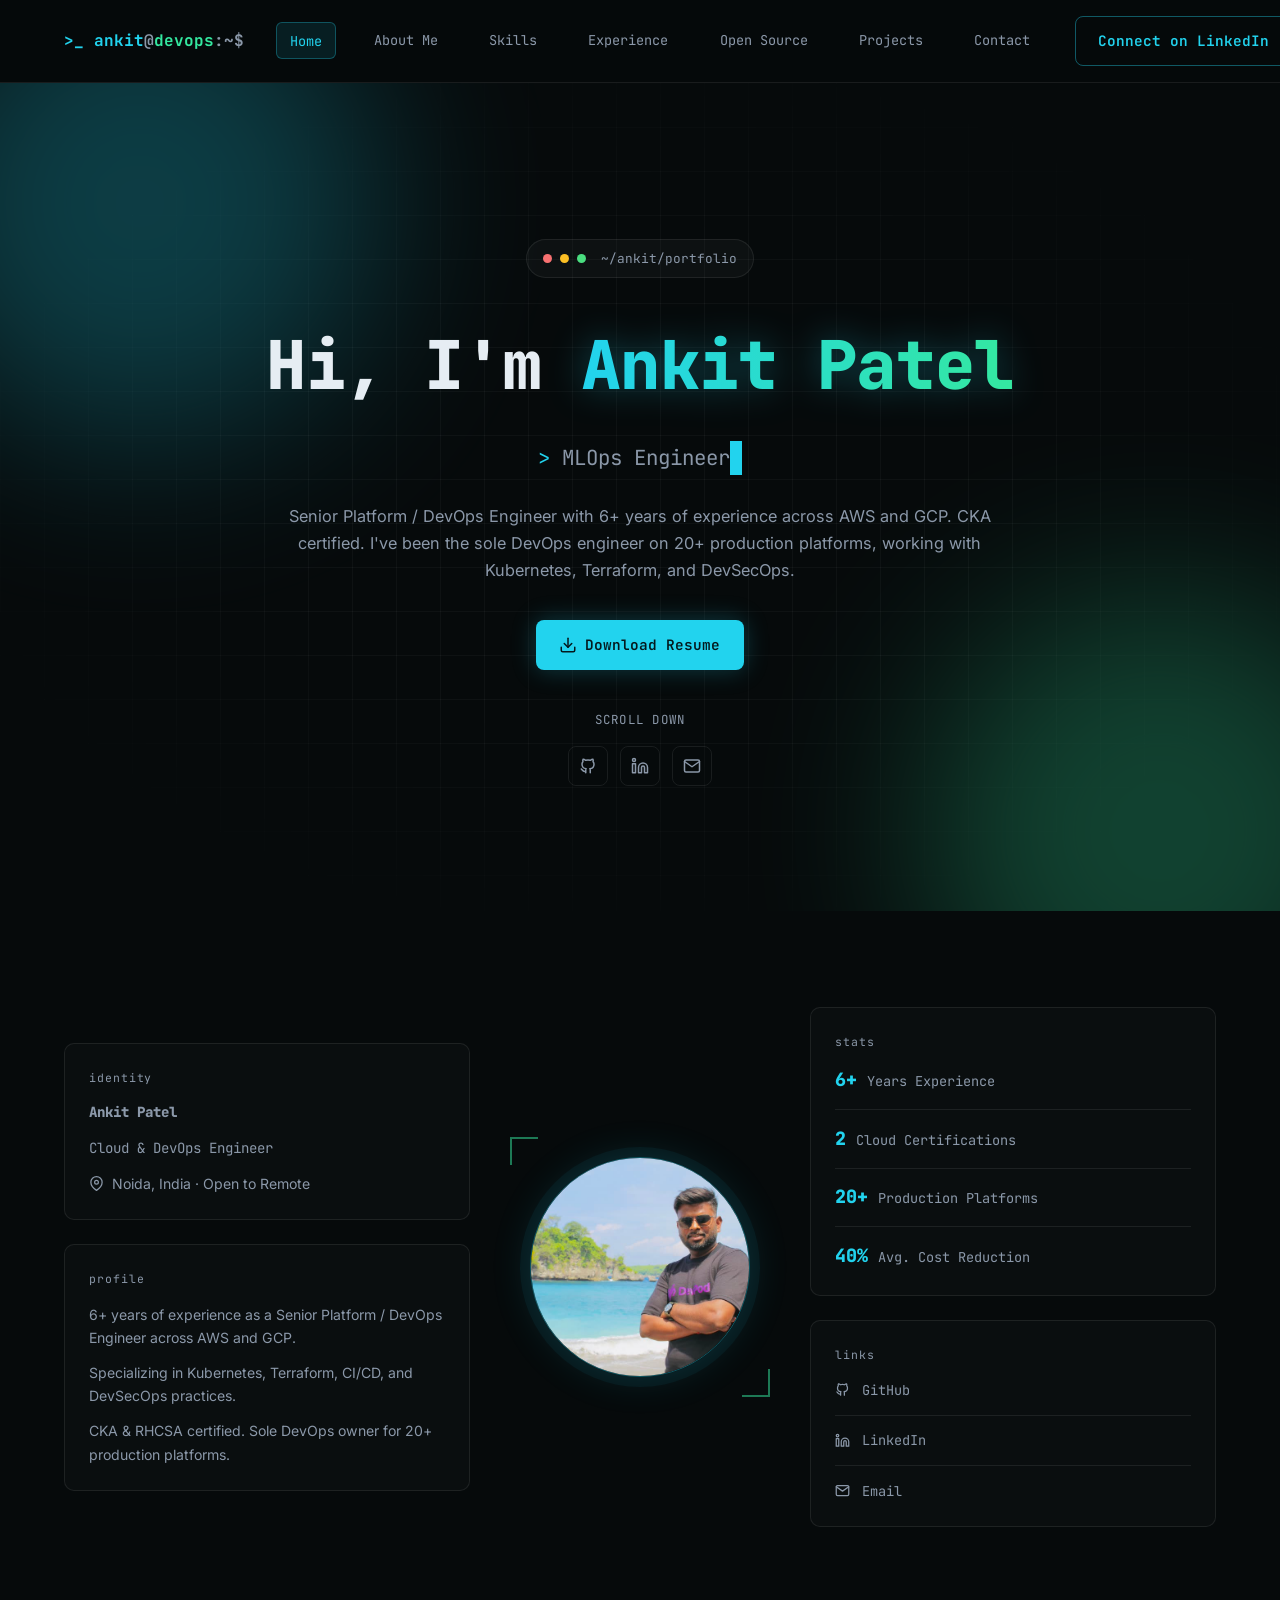
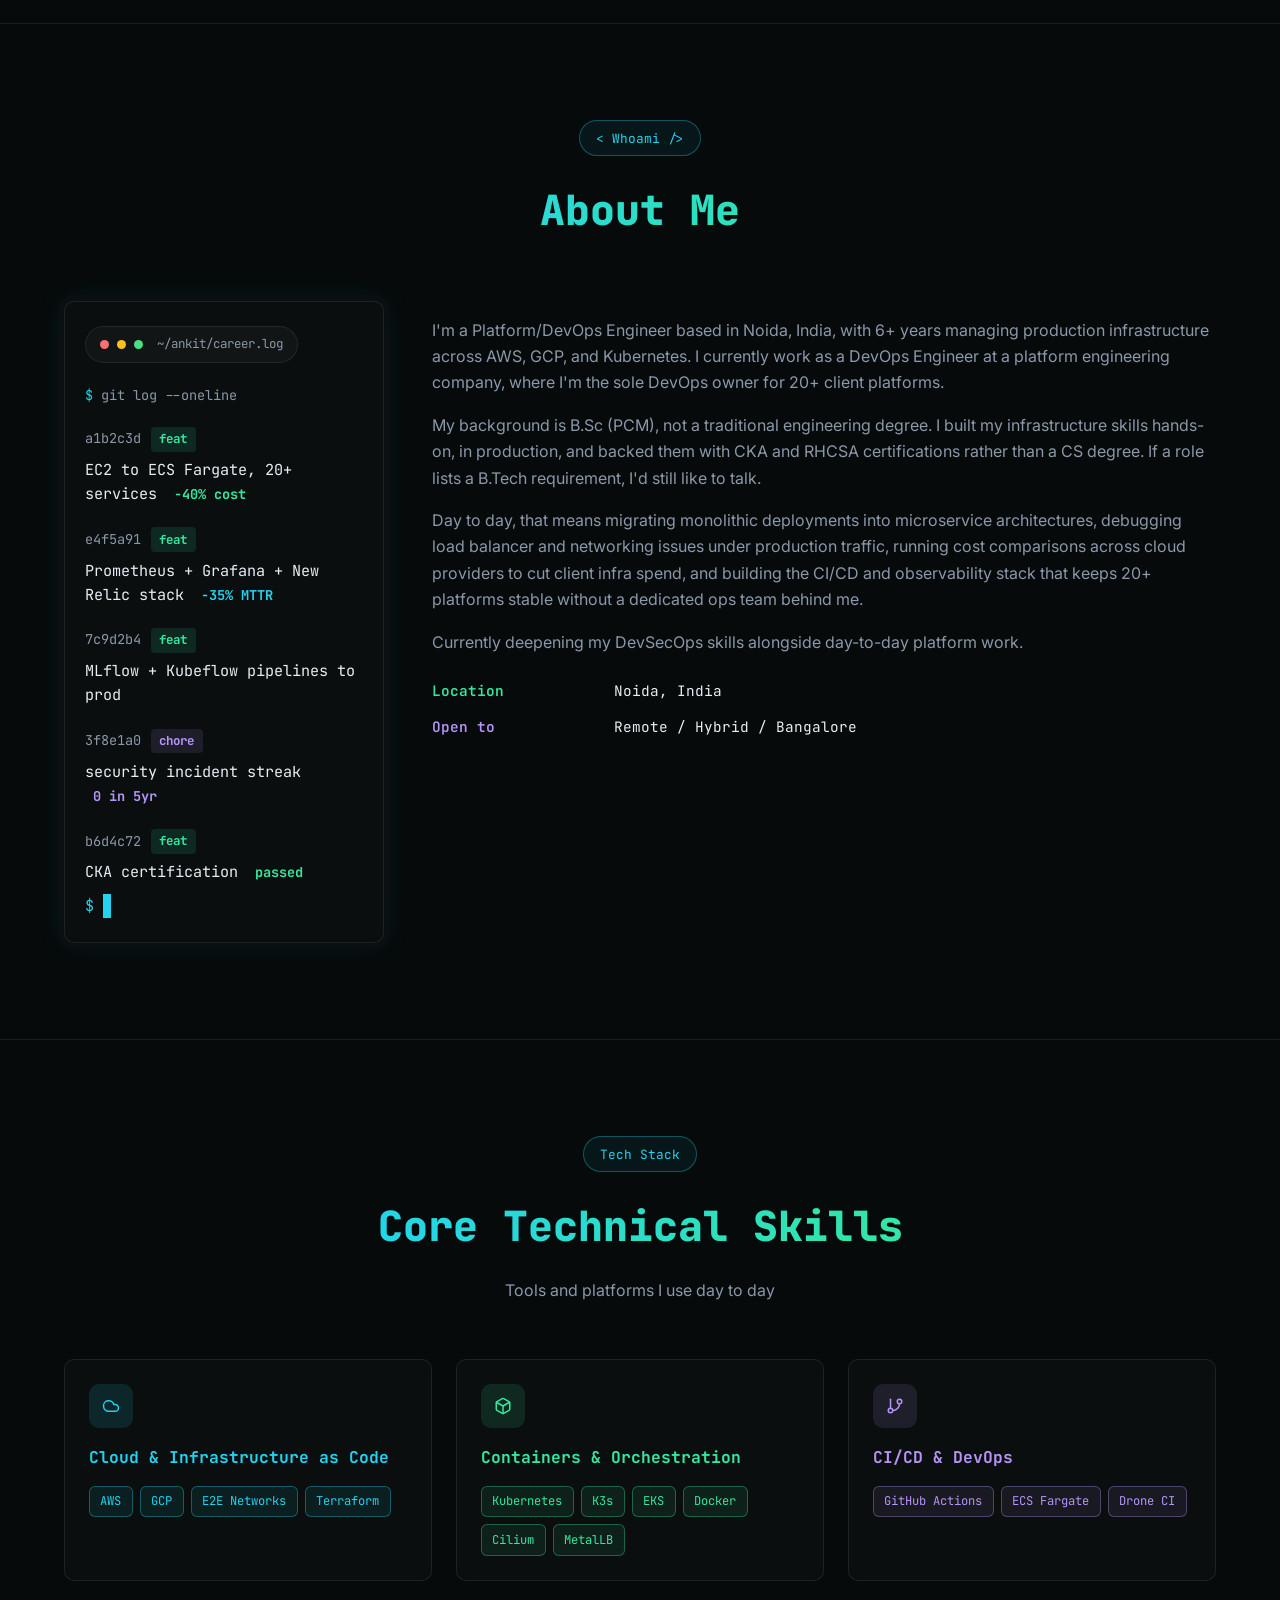
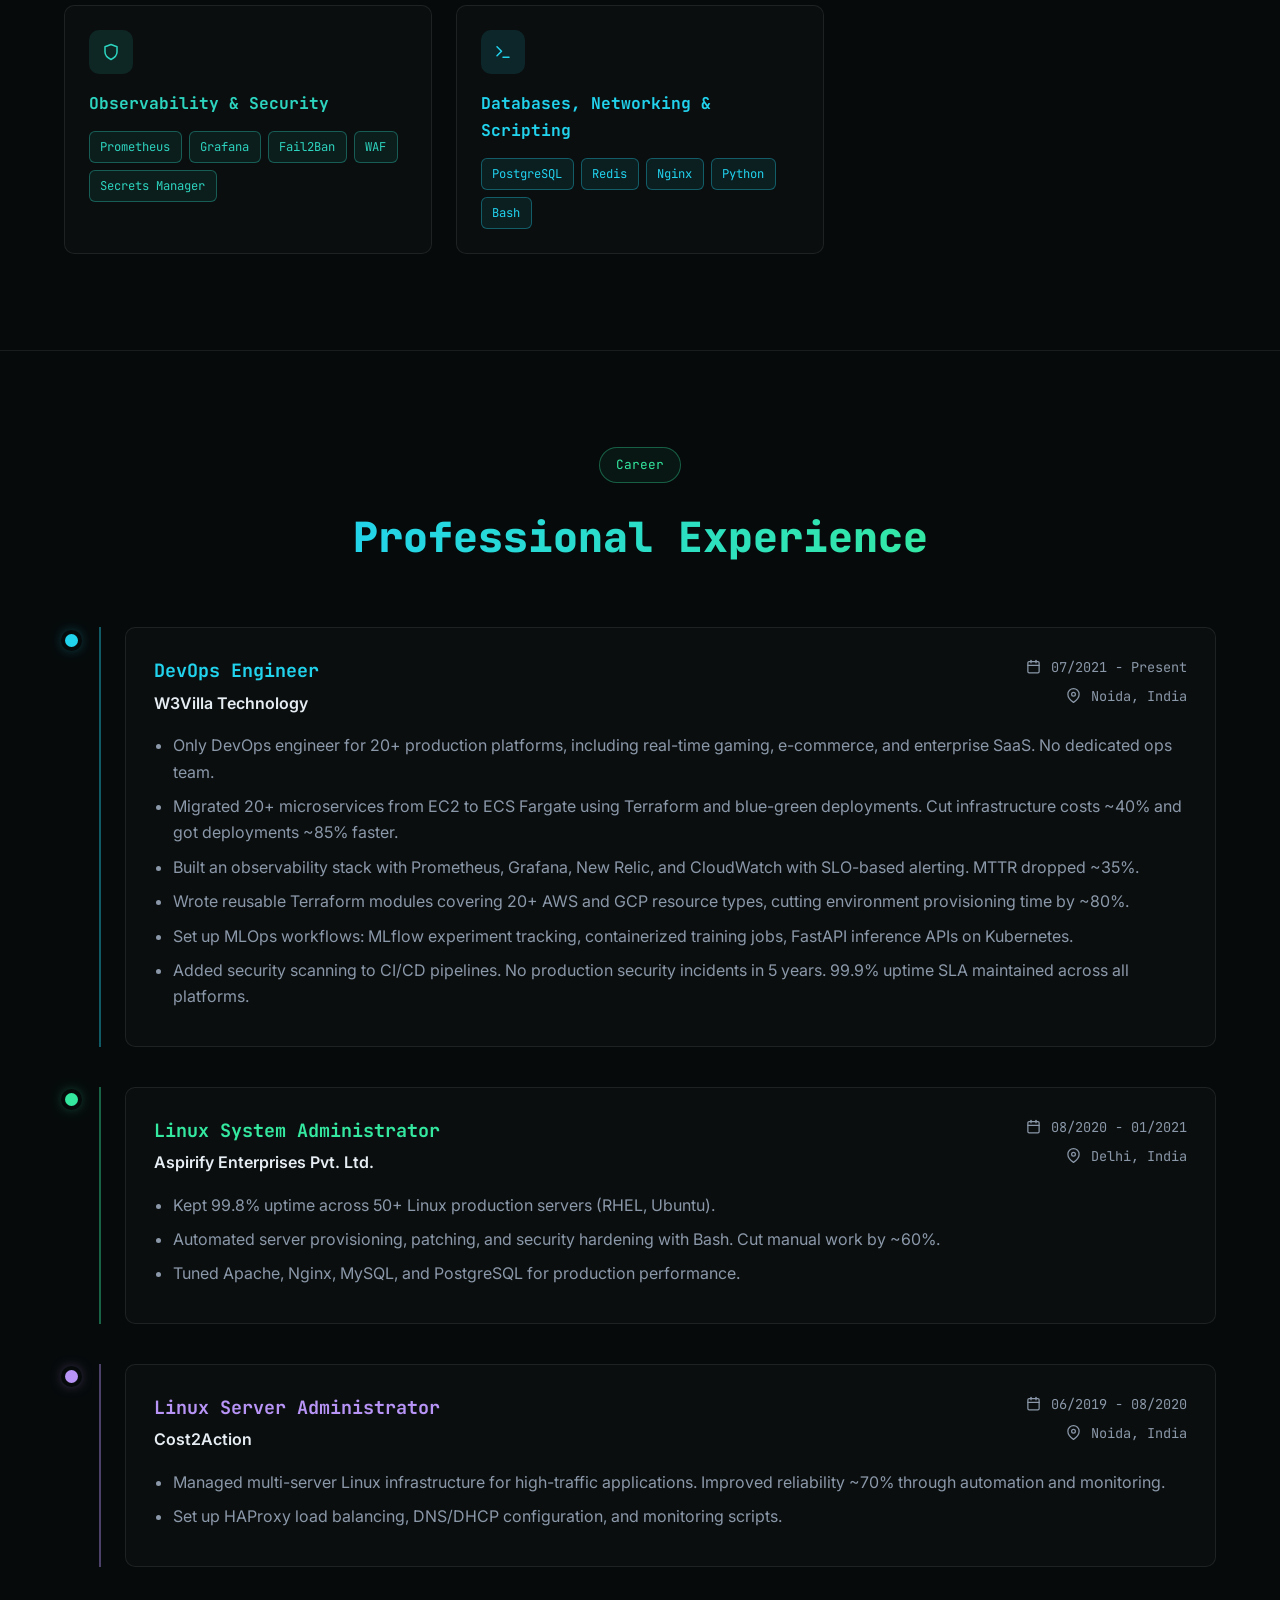
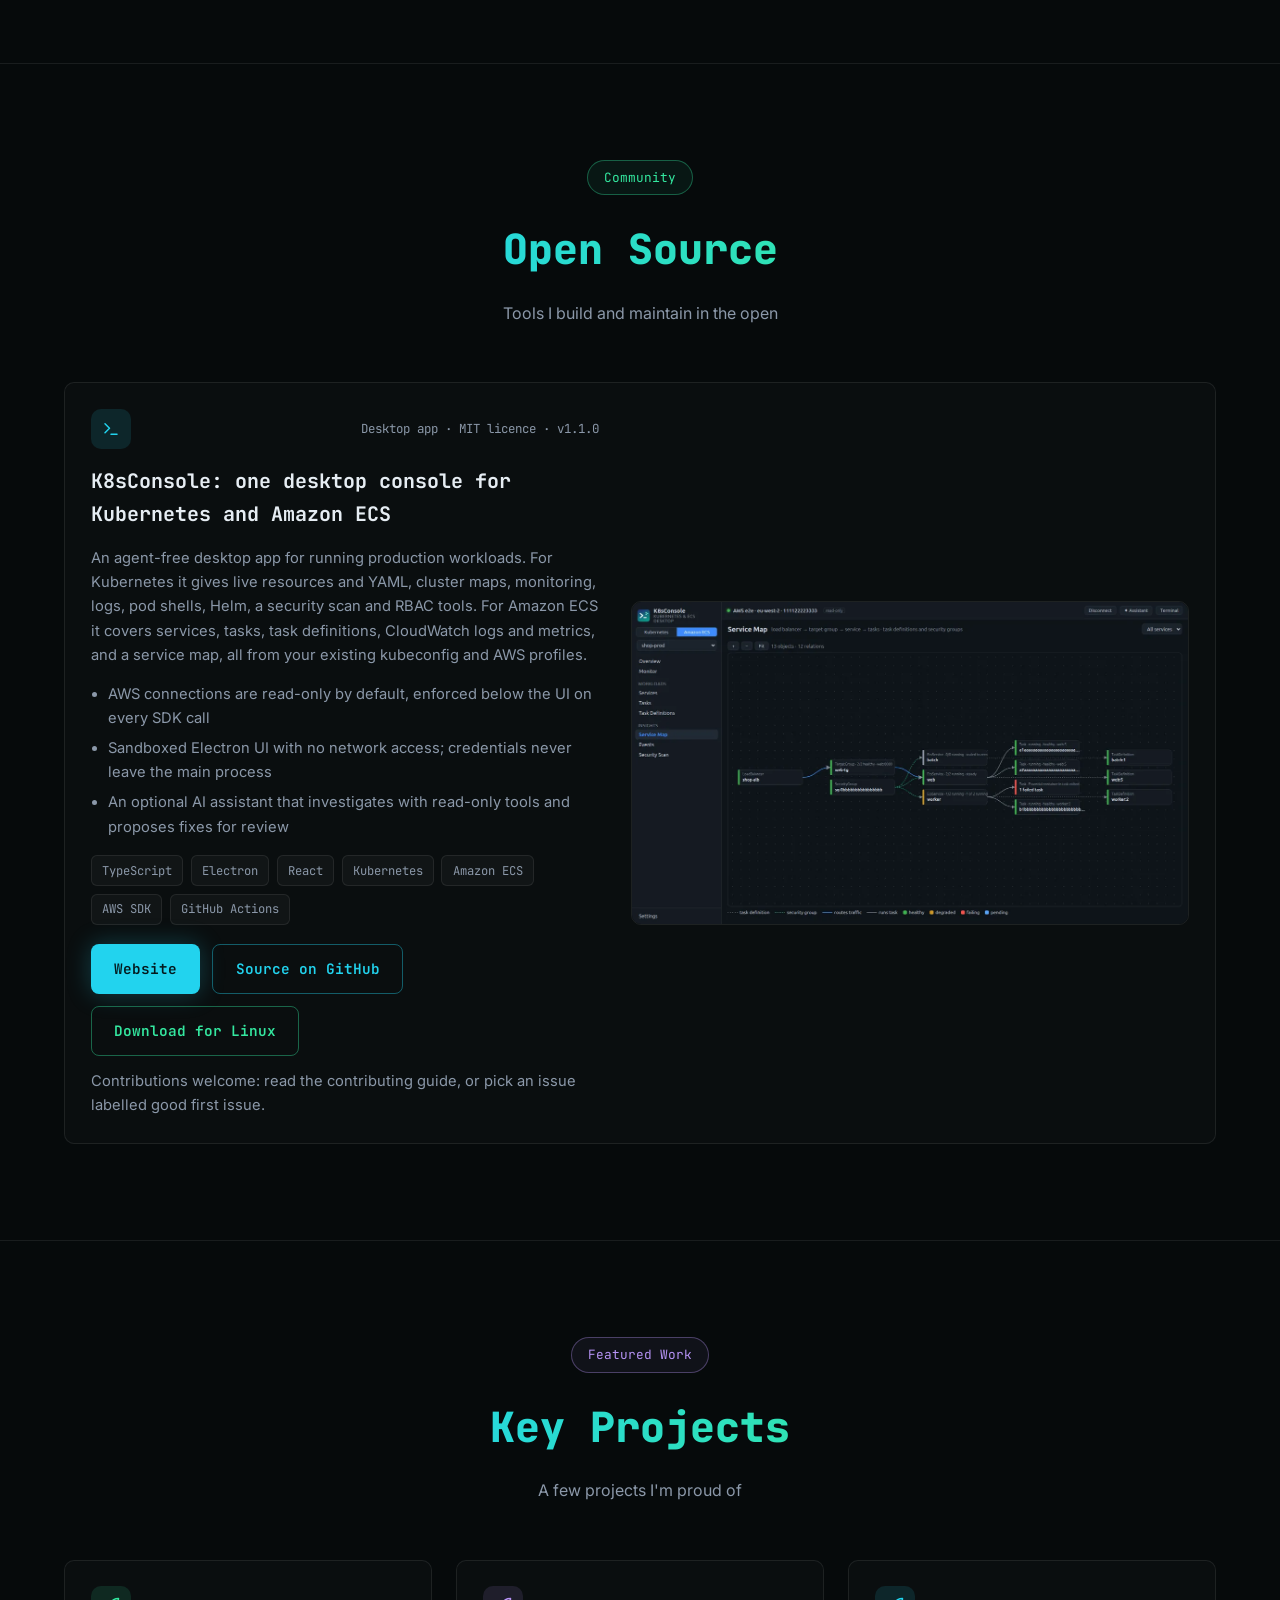
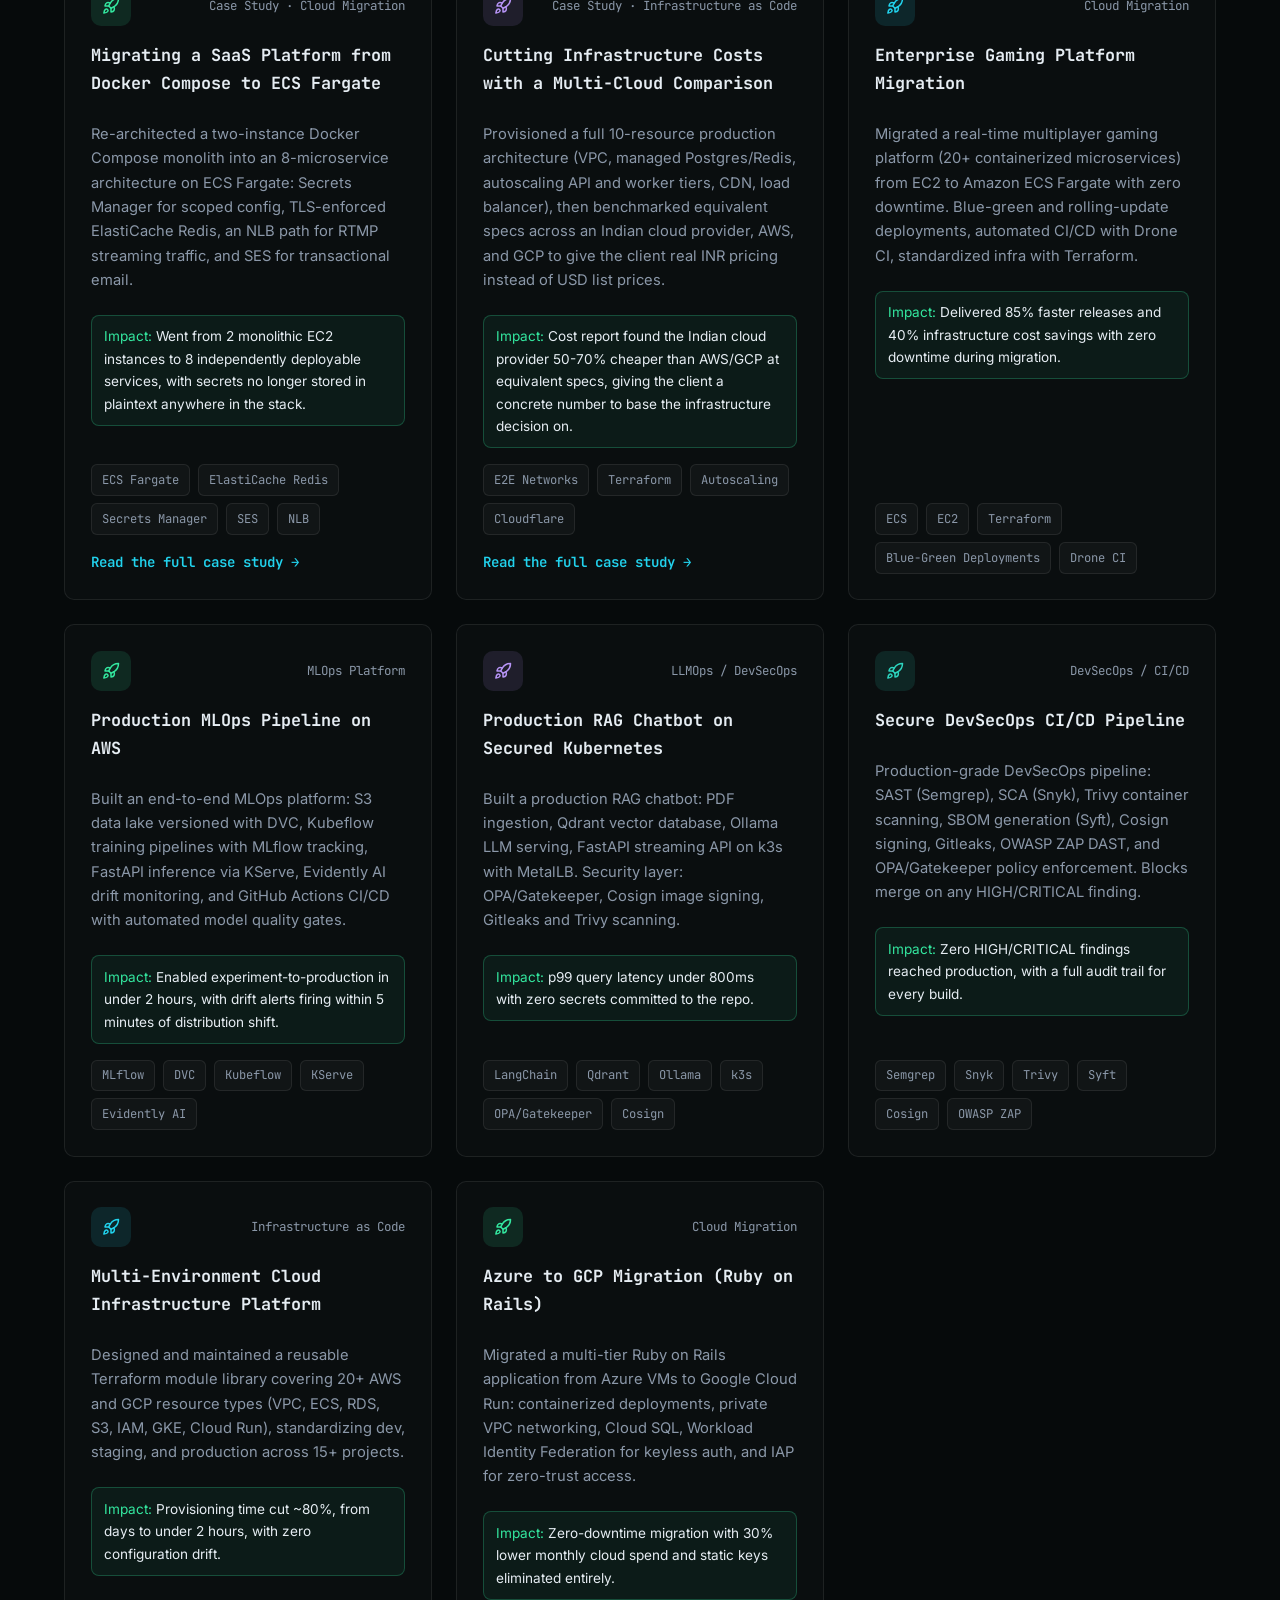
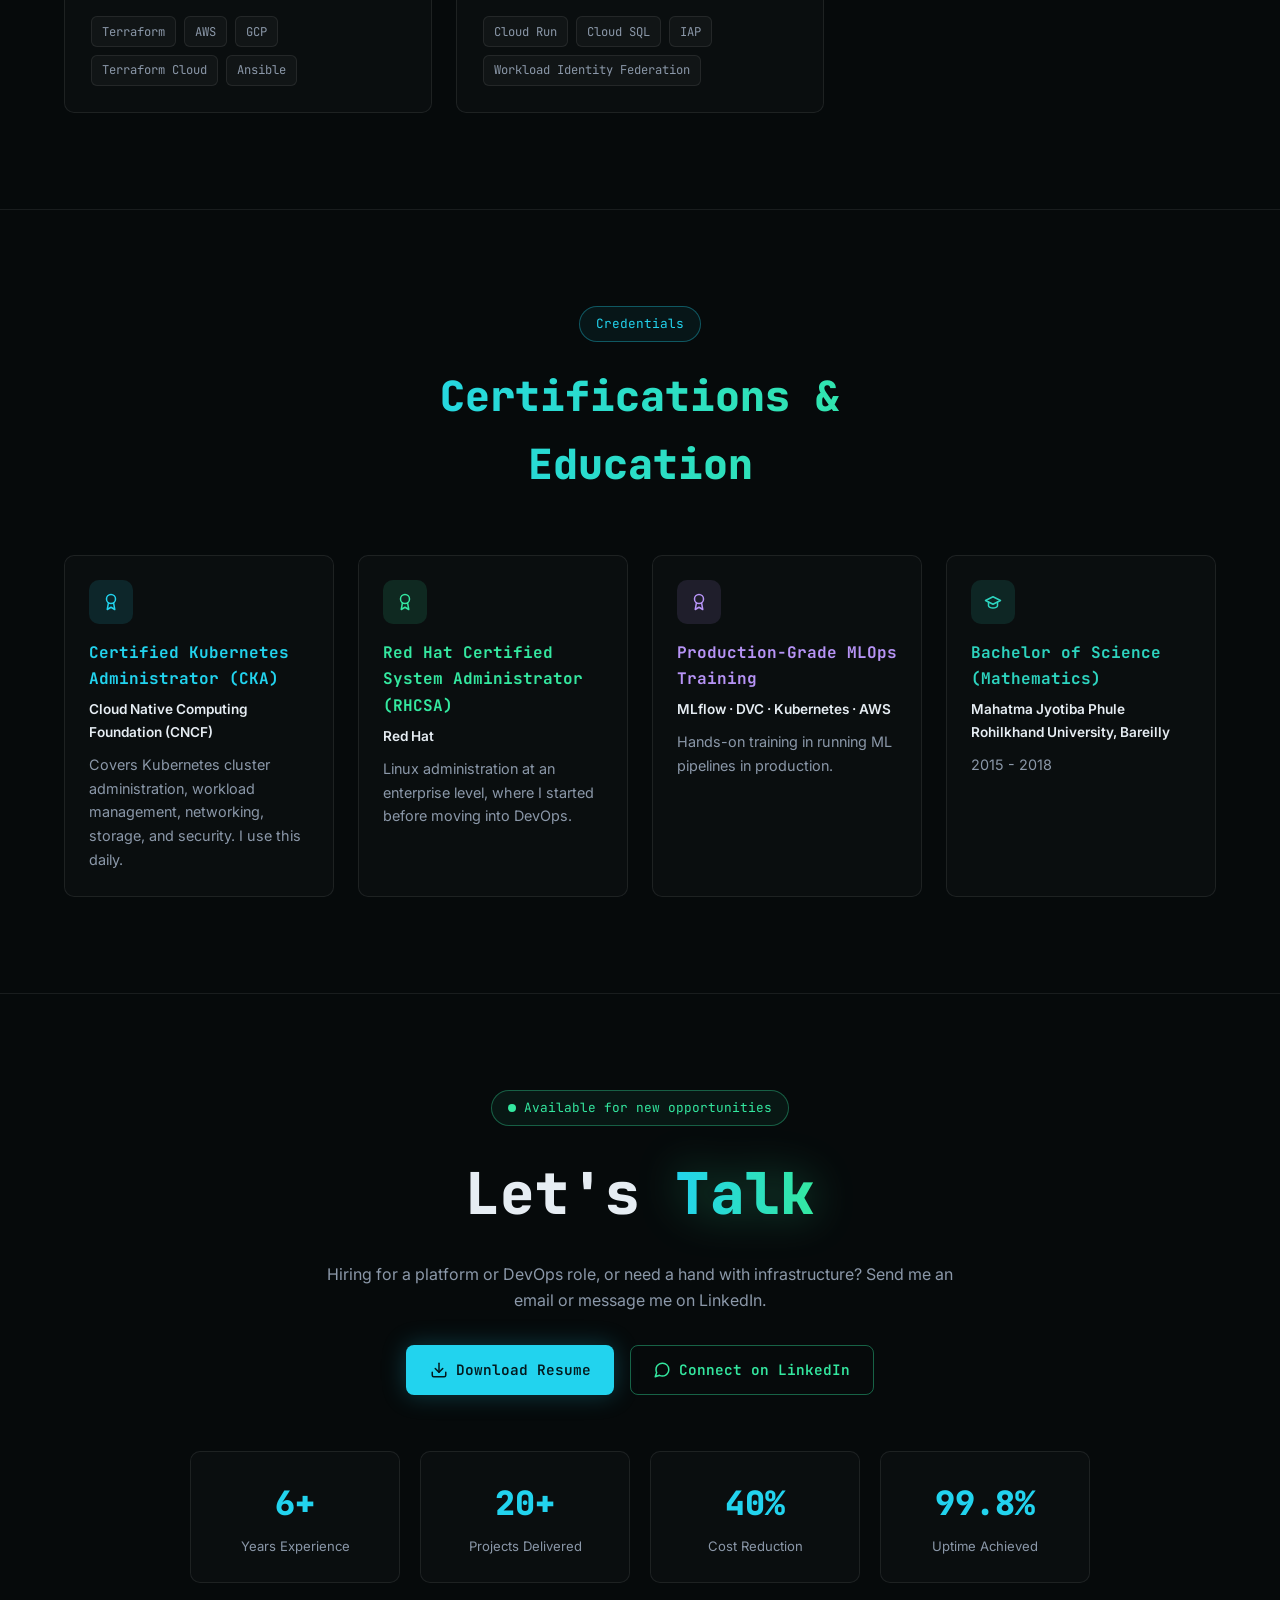
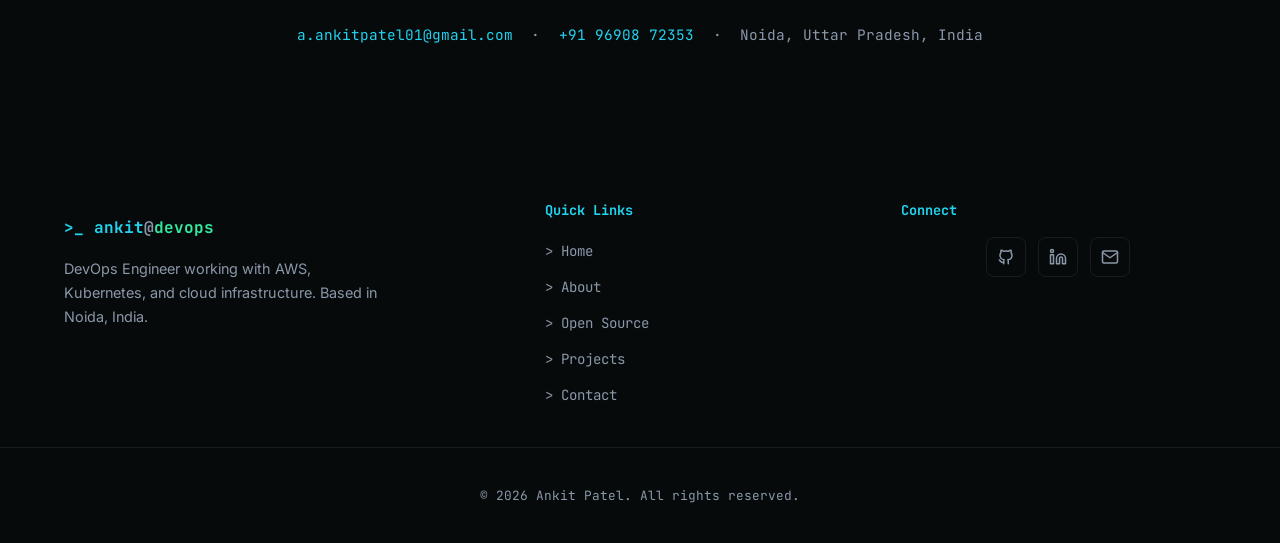
==== commit 123989e0: "Add Open Source section featuring K8sConsole; site improvements - New Open Source section and nav/fo" ====
--- a/index.html
+++ b/index.html
@@ -67,6 +67,7 @@
           <a href="#about">About Me</a>
           <a href="#skills">Skills</a>
           <a href="#experience">Experience</a>
+          <a href="#open-source">Open Source</a>
           <a href="#projects">Projects</a>
           <a href="#contact">Contact</a>
         </nav>
@@ -119,7 +120,7 @@
           <div class="snapshot-col">
             <div class="snapshot-card">
               <span class="snapshot-label">identity</span>
-              <h3 class="snapshot-name">Ankit Patel</h3>
+              <p class="snapshot-name">Ankit Patel</p>
               <p class="snapshot-role">Cloud &amp; DevOps Engineer</p>
               <p class="snapshot-loc">
                 <svg viewBox="0 0 24 24" class="icon-sm"><path d="M21 10c0 7-9 13-9 13s-9-6-9-13a9 9 0 0 1 18 0z"/><circle cx="12" cy="10" r="3"/></svg>
@@ -380,6 +381,41 @@
       </div>
     </section>
 
+    <section class="section" id="open-source">
+      <div class="container">
+        <div class="section-head">
+          <span class="pill pill-green">Community</span>
+          <h2 class="grad-heading">Open Source</h2>
+          <p class="section-sub">Tools I build and maintain in the open</p>
+        </div>
+        <article class="project-card accent-cyan oss-card">
+          <div class="oss-body">
+            <div class="project-top">
+              <div class="project-icon"><svg viewBox="0 0 24 24" class="icon"><polyline points="4 17 10 11 4 5"/><line x1="12" y1="19" x2="20" y2="19"/></svg></div>
+              <span class="project-date">Desktop app &middot; MIT licence &middot; v1.1.0</span>
+            </div>
+            <h3>K8sConsole: one desktop console for Kubernetes and Amazon ECS</h3>
+            <p>An agent-free desktop app for running production workloads. For Kubernetes it gives live resources and YAML, cluster maps, monitoring, logs, pod shells, Helm, a security scan and RBAC tools. For Amazon ECS it covers services, tasks, task definitions, CloudWatch logs and metrics, and a service map, all from your existing kubeconfig and AWS profiles.</p>
+            <ul class="oss-points">
+              <li>AWS connections are read-only by default, enforced below the UI on every SDK call</li>
+              <li>Sandboxed Electron UI with no network access; credentials never leave the main process</li>
+              <li>An optional AI assistant that investigates with read-only tools and proposes fixes for review</li>
+            </ul>
+            <div class="tags"><span>TypeScript</span><span>Electron</span><span>React</span><span>Kubernetes</span><span>Amazon ECS</span><span>AWS SDK</span><span>GitHub Actions</span></div>
+            <div class="oss-links">
+              <a class="btn btn-primary" href="https://aankitpatel.github.io/k8sconsole/" target="_blank" rel="noopener">Website</a>
+              <a class="btn btn-outline-cyan" href="https://github.com/AAnkitpatel/k8sconsole" target="_blank" rel="noopener">Source on GitHub</a>
+              <a class="btn btn-outline-green" href="https://github.com/AAnkitpatel/k8sconsole/releases/latest" target="_blank" rel="noopener">Download for Linux</a>
+            </div>
+            <p class="oss-note">Contributions welcome: read the <a href="https://github.com/AAnkitpatel/k8sconsole/blob/main/CONTRIBUTING.md" target="_blank" rel="noopener">contributing guide</a>, or pick an issue labelled <a href="https://github.com/AAnkitpatel/k8sconsole/labels/good%20first%20issue" target="_blank" rel="noopener">good first issue</a>.</p>
+          </div>
+          <a class="oss-shot" href="https://aankitpatel.github.io/k8sconsole/" target="_blank" rel="noopener">
+            <img src="assets/k8sconsole.webp" width="1200" height="695" loading="lazy" alt="K8sConsole Amazon ECS service map: load balancer, target group, services, tasks and task definitions, coloured by health" />
+          </a>
+        </article>
+      </div>
+    </section>
+
     <section class="section" id="projects">
       <div class="container">
         <div class="section-head">
@@ -559,16 +595,17 @@
           <p class="footer-blurb">DevOps Engineer working with AWS, Kubernetes, and cloud infrastructure. Based in Noida, India.</p>
         </div>
         <div>
-          <h4>Quick Links</h4>
+          <h2 class="footer-title">Quick Links</h2>
           <ul class="footer-links">
             <li><a href="#home">&gt; Home</a></li>
             <li><a href="#about">&gt; About</a></li>
+            <li><a href="#open-source">&gt; Open Source</a></li>
             <li><a href="#projects">&gt; Projects</a></li>
             <li><a href="#contact">&gt; Contact</a></li>
           </ul>
         </div>
         <div>
-          <h4>Connect</h4>
+          <h2 class="footer-title">Connect</h2>
           <div class="social-row">
             <a href="https://github.com/aankitpatel" target="_blank" rel="noopener" aria-label="GitHub">
               <svg viewBox="0 0 24 24" class="icon"><path d="M9 19c-4.3 1.4-4.3-2.5-6-3m12 5v-3.5c0-1 .1-1.4-.5-2 2.8-.3 5.5-1.4 5.5-6a4.6 4.6 0 0 0-1.3-3.2 4.2 4.2 0 0 0-.1-3.2s-1.1-.3-3.5 1.3a12.3 12.3 0 0 0-6.2 0C6.5 2.8 5.4 3.1 5.4 3.1a4.2 4.2 0 0 0-.1 3.2A4.6 4.6 0 0 0 4 9.5c0 4.6 2.7 5.7 5.5 6-.6.6-.6 1.2-.5 2V21"/></svg>
--- a/assets/style.css
+++ b/assets/style.css
@@ -76,7 +76,13 @@
   font-size: 0.85rem;
   padding: 0.4rem 0.8rem;
   border-radius: 6px;
+  white-space: nowrap;
   transition: color 0.15s ease, background 0.15s ease;
+}
+@media (max-width: 1240px) and (min-width: 1001px) {
+  .nav-inner { gap: 1rem; }
+  .nav-links { gap: 0.3rem; }
+  .nav-links a { padding: 0.4rem 0.55rem; }
 }
 .nav-links a:hover { color: var(--text); }
 .nav-links a.active {
@@ -494,7 +500,8 @@
 .footer { padding: 3.5rem 0 0; }
 .footer-grid { display: grid; grid-template-columns: 1.4fr 1fr 1fr; gap: 2.5rem; padding-bottom: 2.5rem; }
 .footer-blurb { color: var(--text-dim); font-size: 0.9rem; margin-top: 0.75rem; max-width: 320px; }
-.footer h4 { font-family: var(--font-mono); color: var(--cyan); font-size: 0.85rem; margin: 0 0 1rem; }
+.footer h4,
+.footer .footer-title { font-family: var(--font-mono); color: var(--cyan); font-size: 0.85rem; margin: 0 0 1rem; }
 .footer-links { list-style: none; padding: 0; margin: 0; display: grid; gap: 0.6rem; }
 .footer-links a { color: var(--text-dim); font-family: var(--font-mono); font-size: 0.88rem; }
 .footer-links a:hover { color: var(--cyan); }
@@ -523,3 +530,30 @@
   .timeline { padding-left: 1.5rem; }
   .timeline-meta { align-items: flex-start; }
 }
+
+/* Open Source */
+.oss-card { display: grid; grid-template-columns: minmax(0, 1fr) minmax(0, 1.1fr); gap: 2rem; align-items: center; }
+.oss-card h3 { font-size: 1.25rem; }
+.oss-points { margin: 0.4rem 0 1rem; padding-left: 1.1rem; color: var(--text-dim); font-size: 0.92rem; }
+.oss-points li { margin: 0.35rem 0; }
+.oss-links { display: flex; flex-wrap: wrap; gap: 0.75rem; margin: 1.2rem 0 0.8rem; }
+.oss-note { font-size: 0.85rem; margin: 0; }
+.oss-shot { display: block; border-radius: var(--radius); overflow: hidden; border: 1px solid var(--border); }
+.oss-shot img { display: block; width: 100%; height: auto; }
+@media (max-width: 900px) {
+  .oss-card { grid-template-columns: 1fr; }
+  .oss-shot { order: -1; }
+}
+
+/* Below 1000px the links move into the hamburger menu. */
+@media (max-width: 1000px) {
+  .nav-links {
+    position: absolute; top: 100%; left: 0; right: 0;
+    background: var(--bg); border-bottom: 1px solid var(--border);
+    flex-direction: column; padding: 1rem 1.5rem; gap: 0.75rem; display: none;
+  }
+  .nav-links.open { display: flex; }
+  .nav-toggle { display: flex; }
+  .nav-cta { display: none; }
+  .nav-inner { justify-content: space-between; }
+}
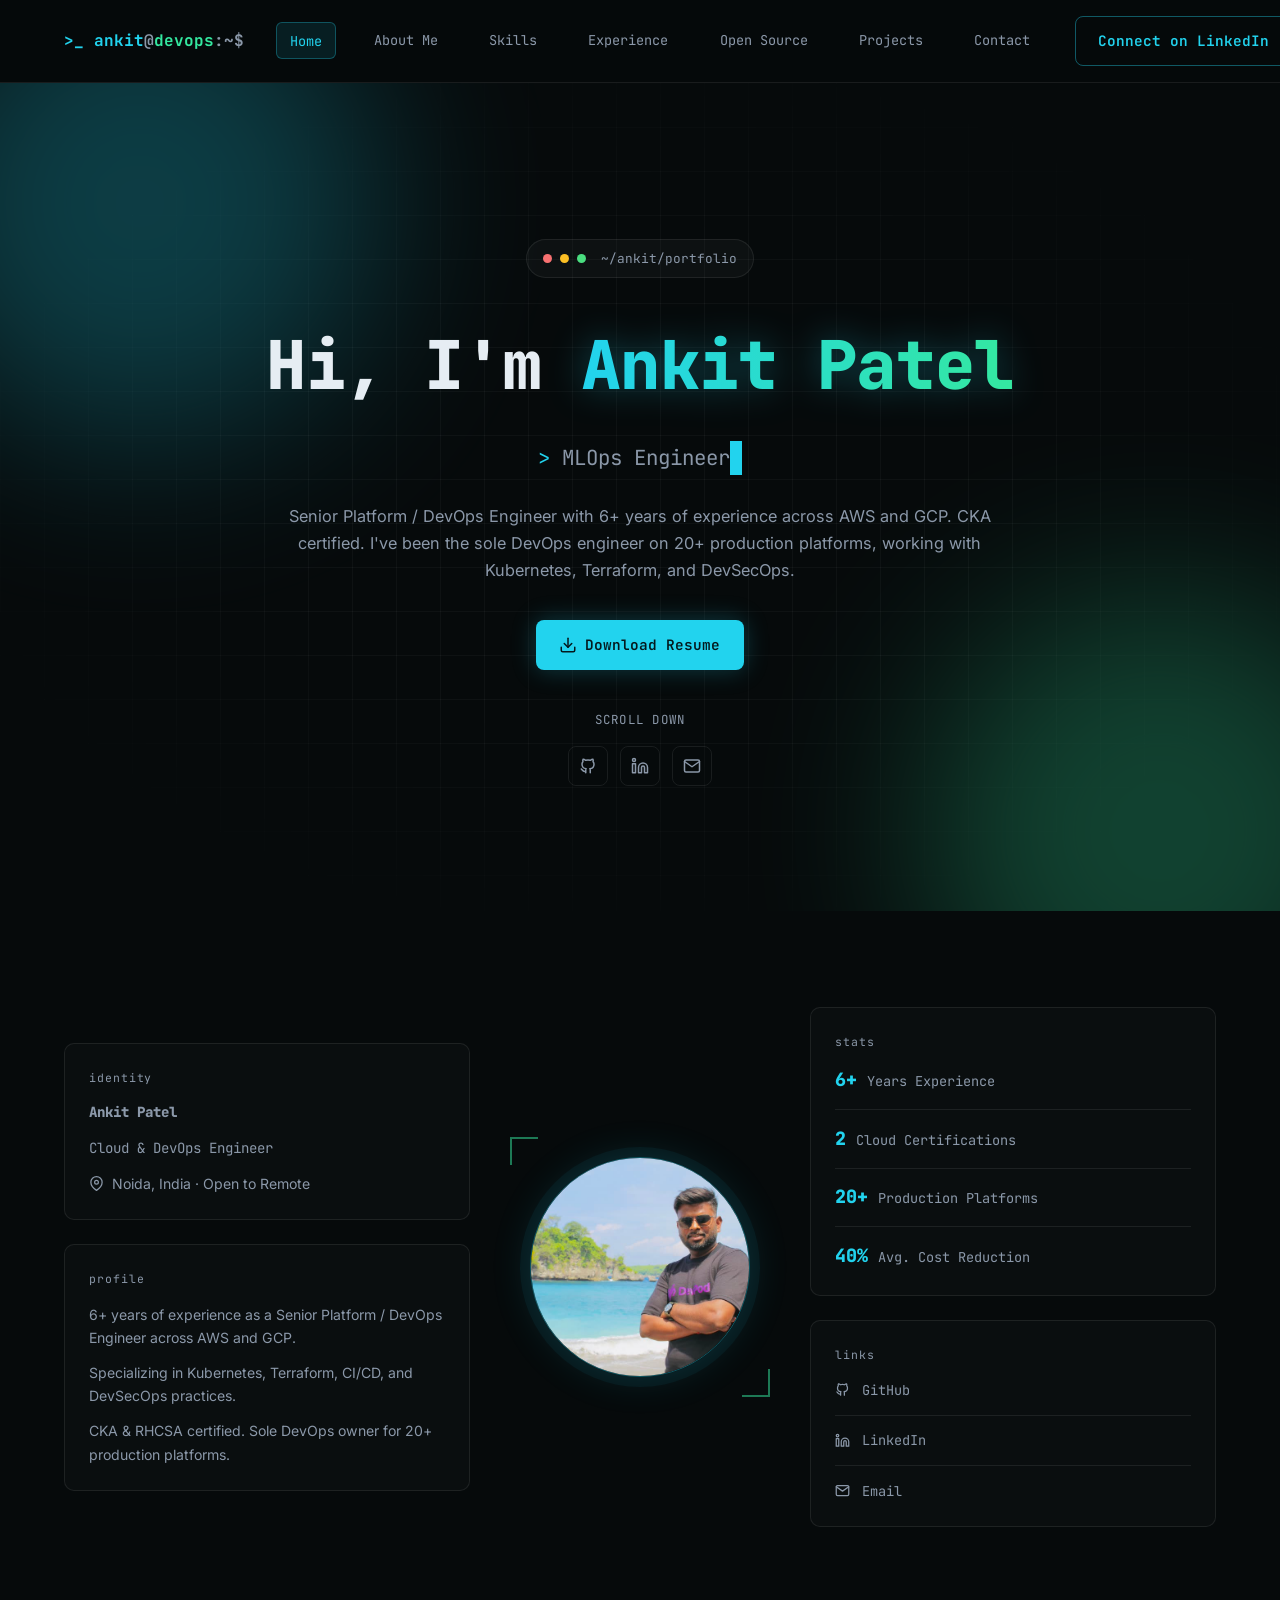
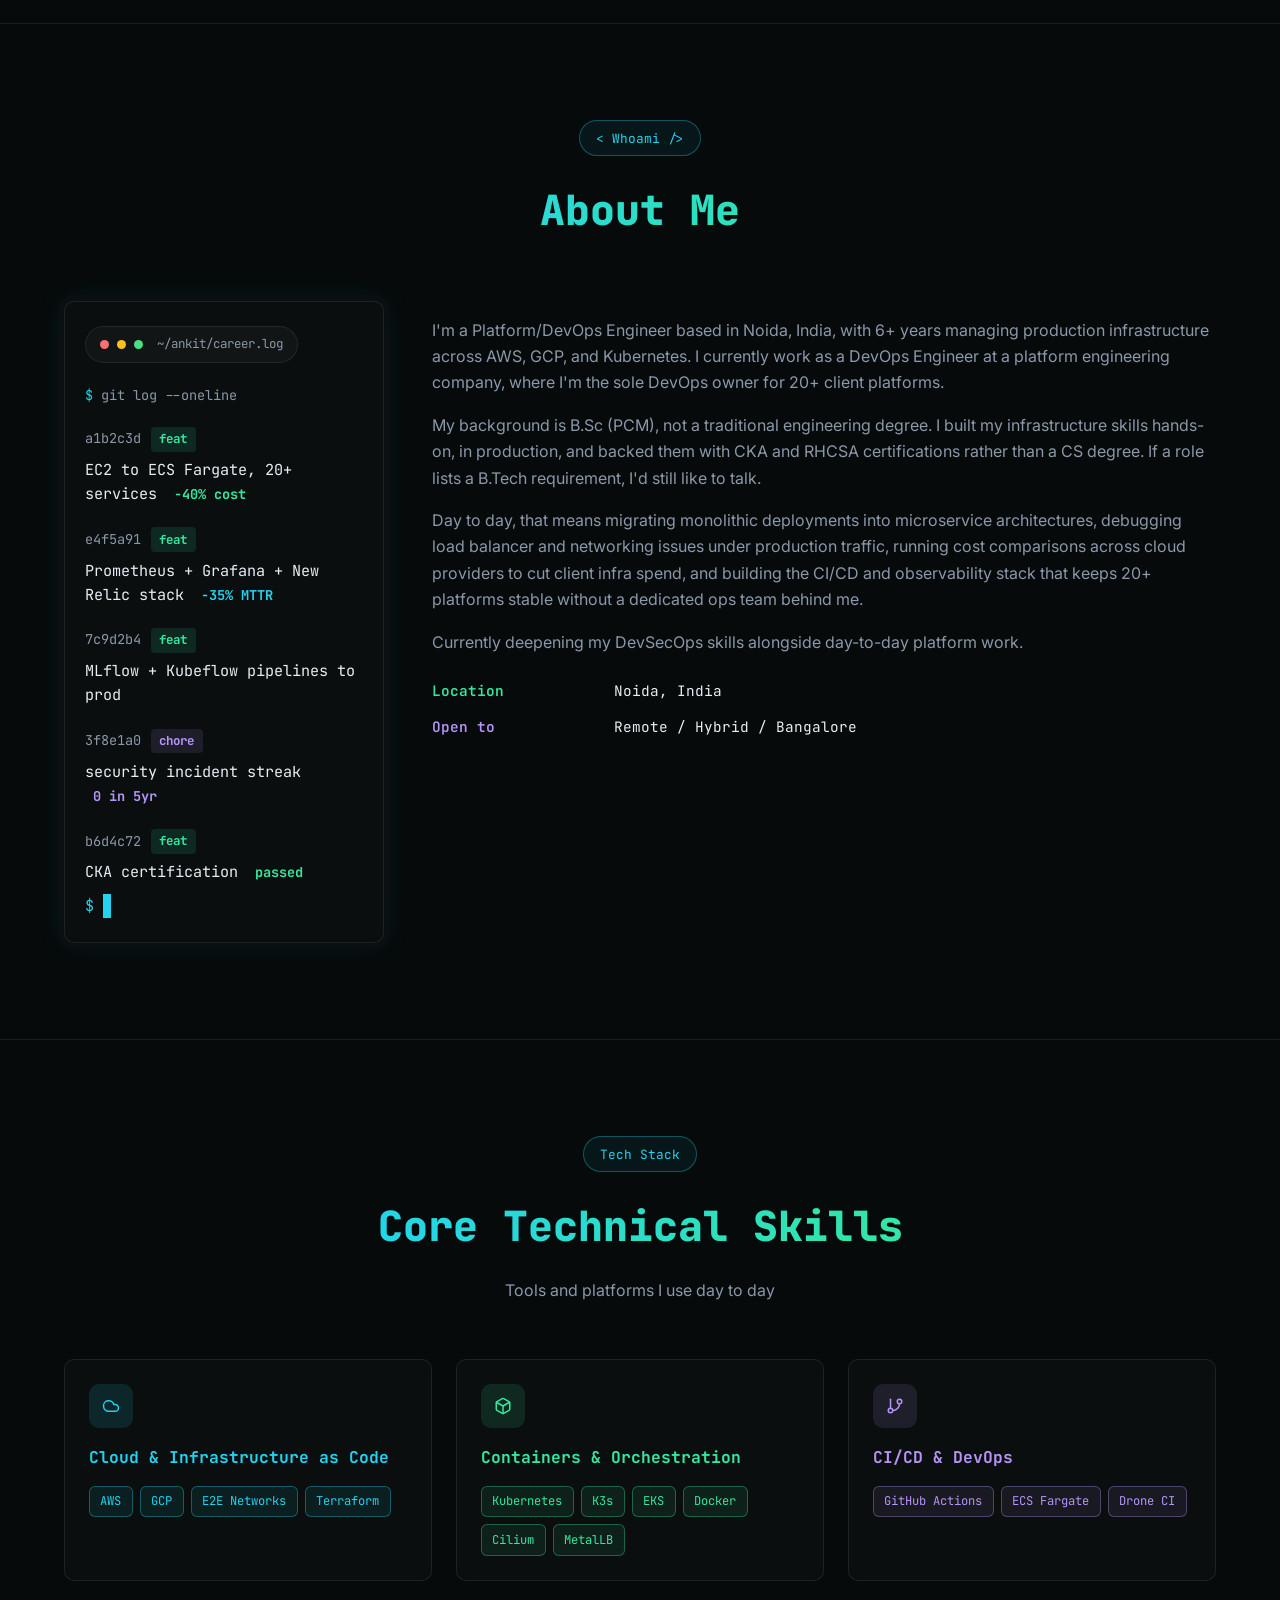
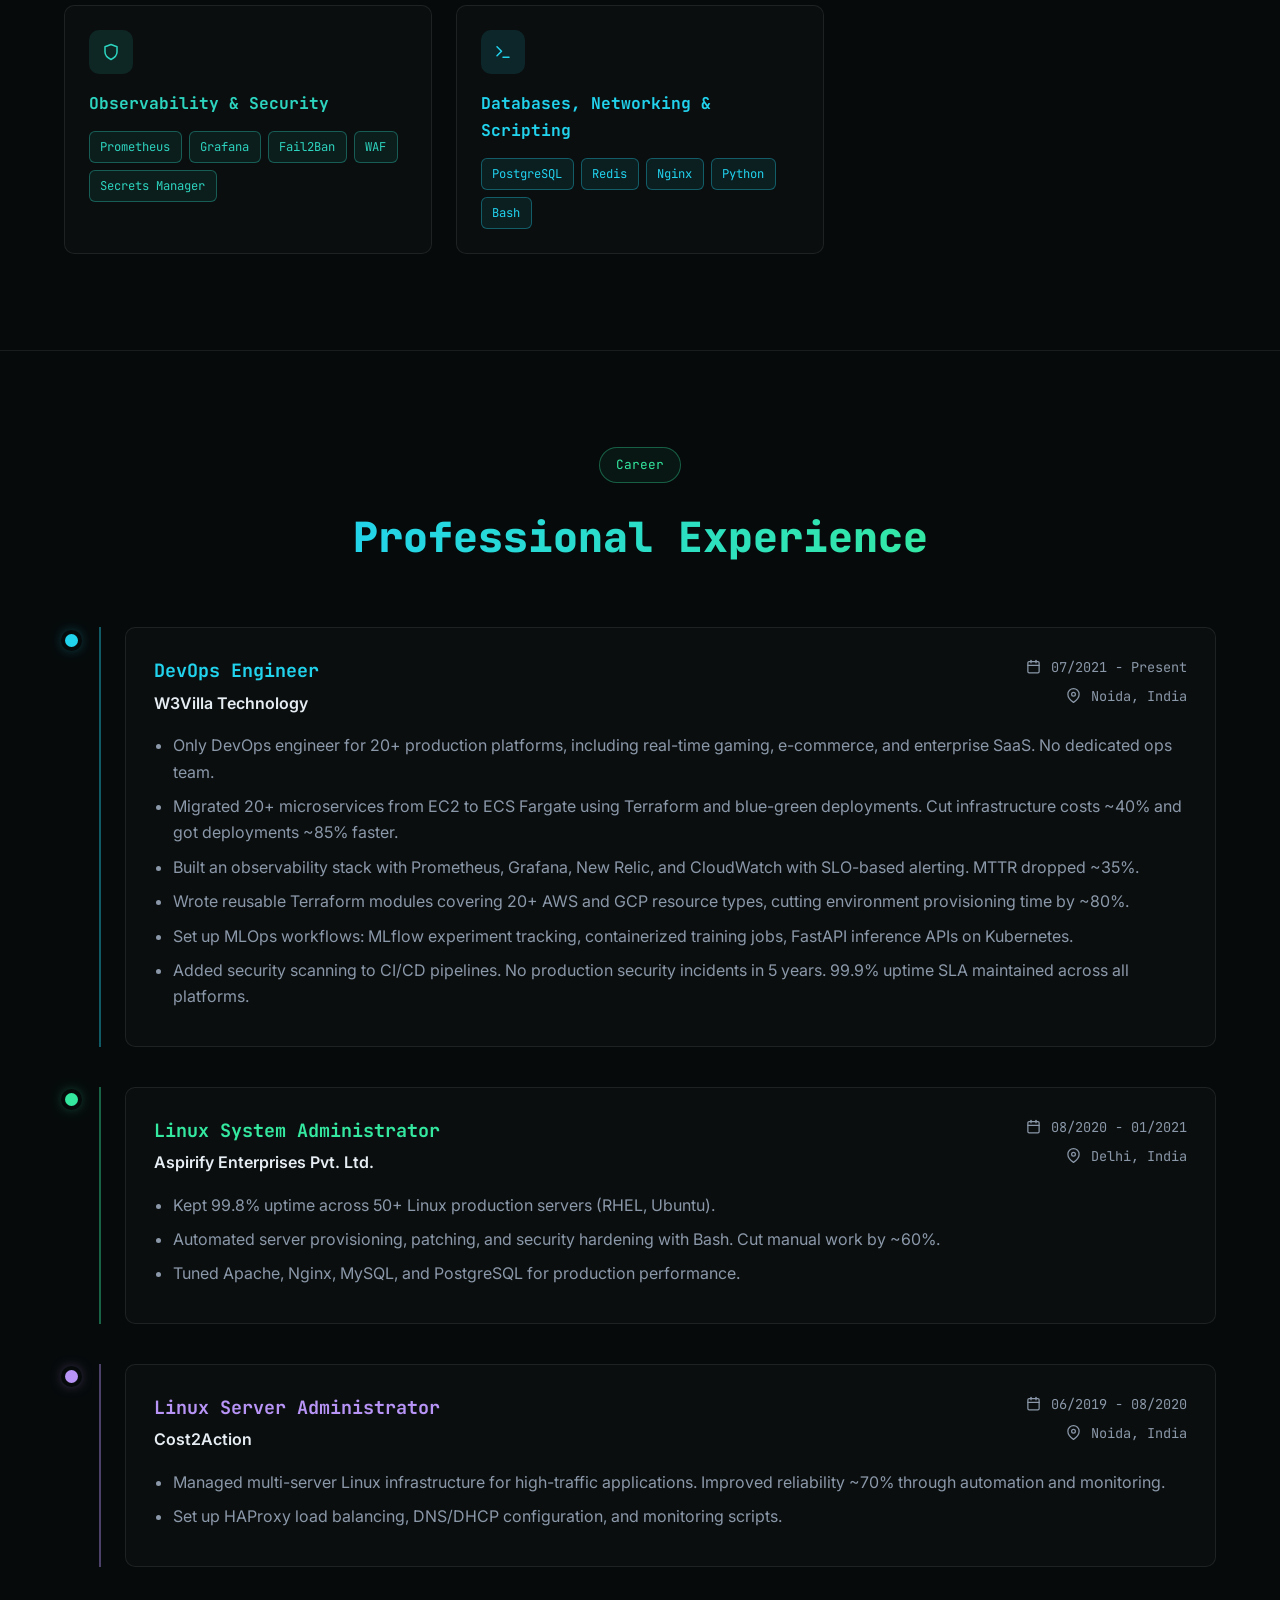
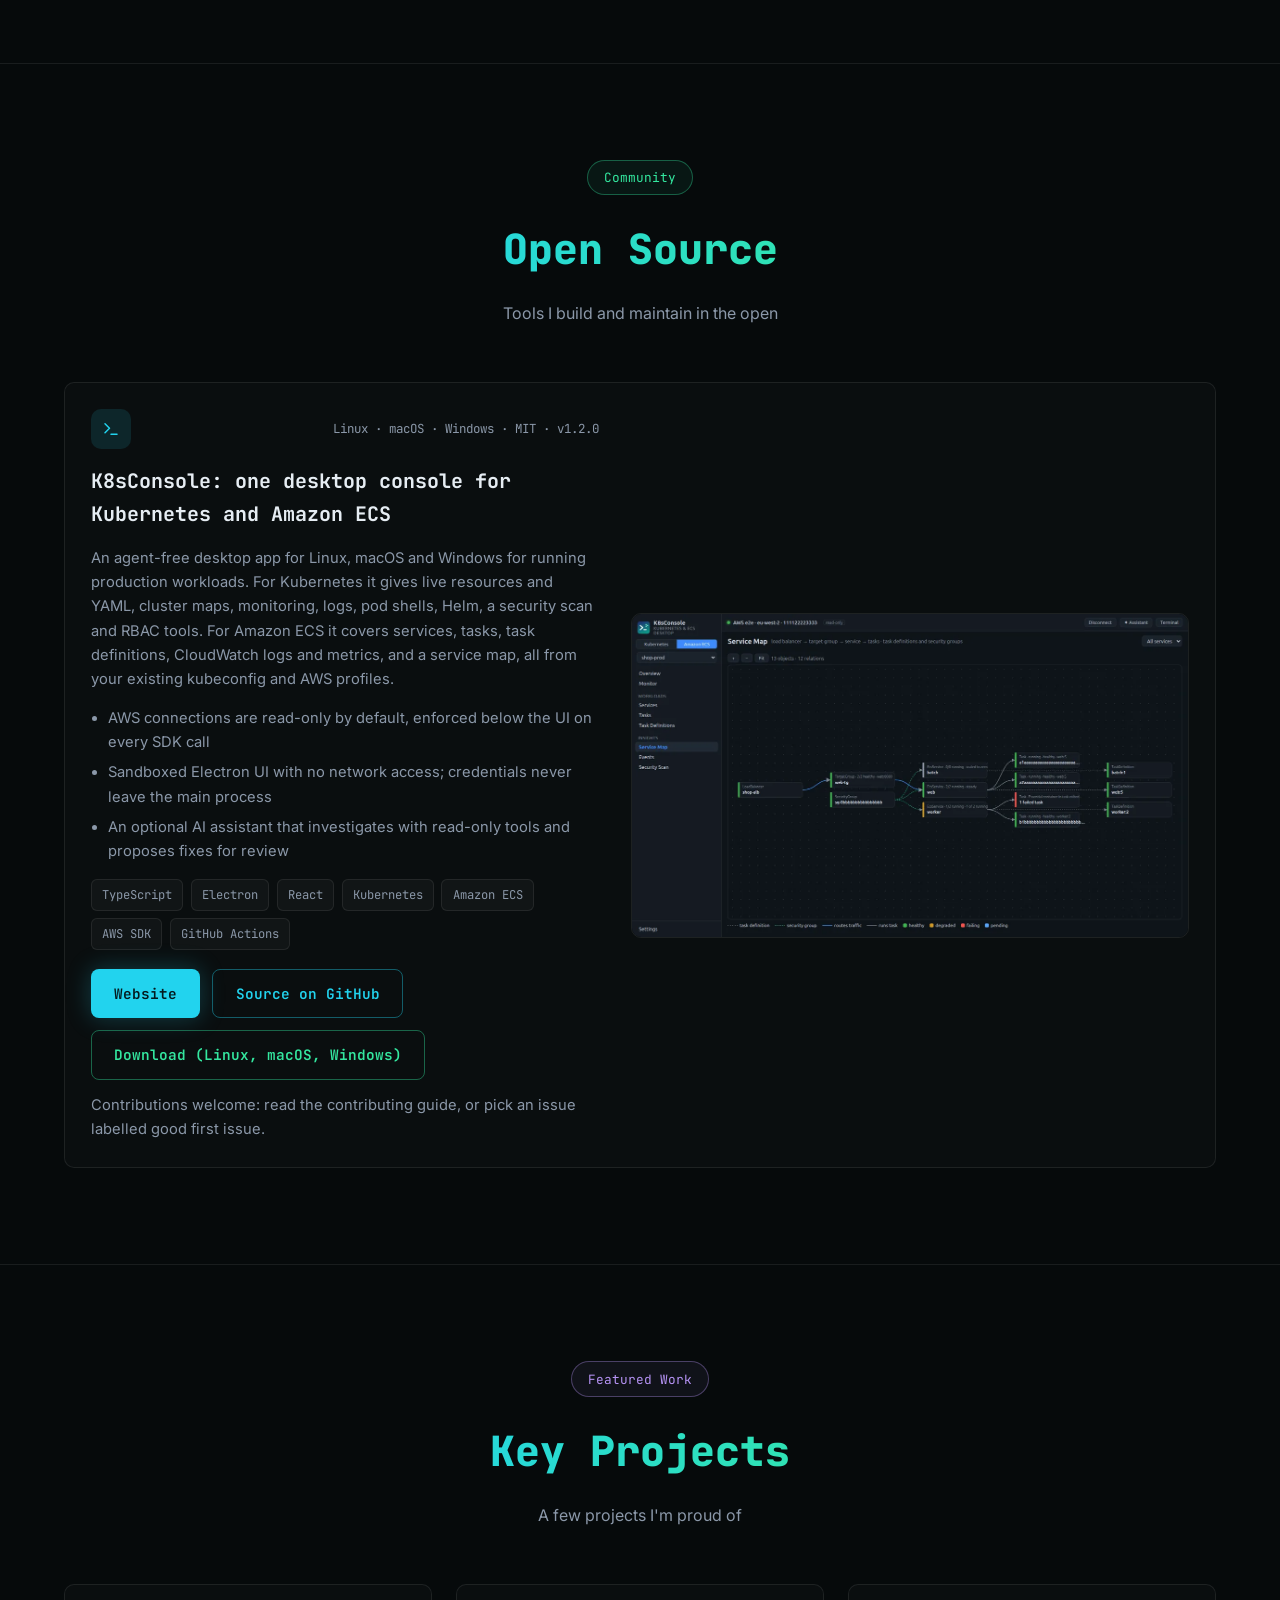
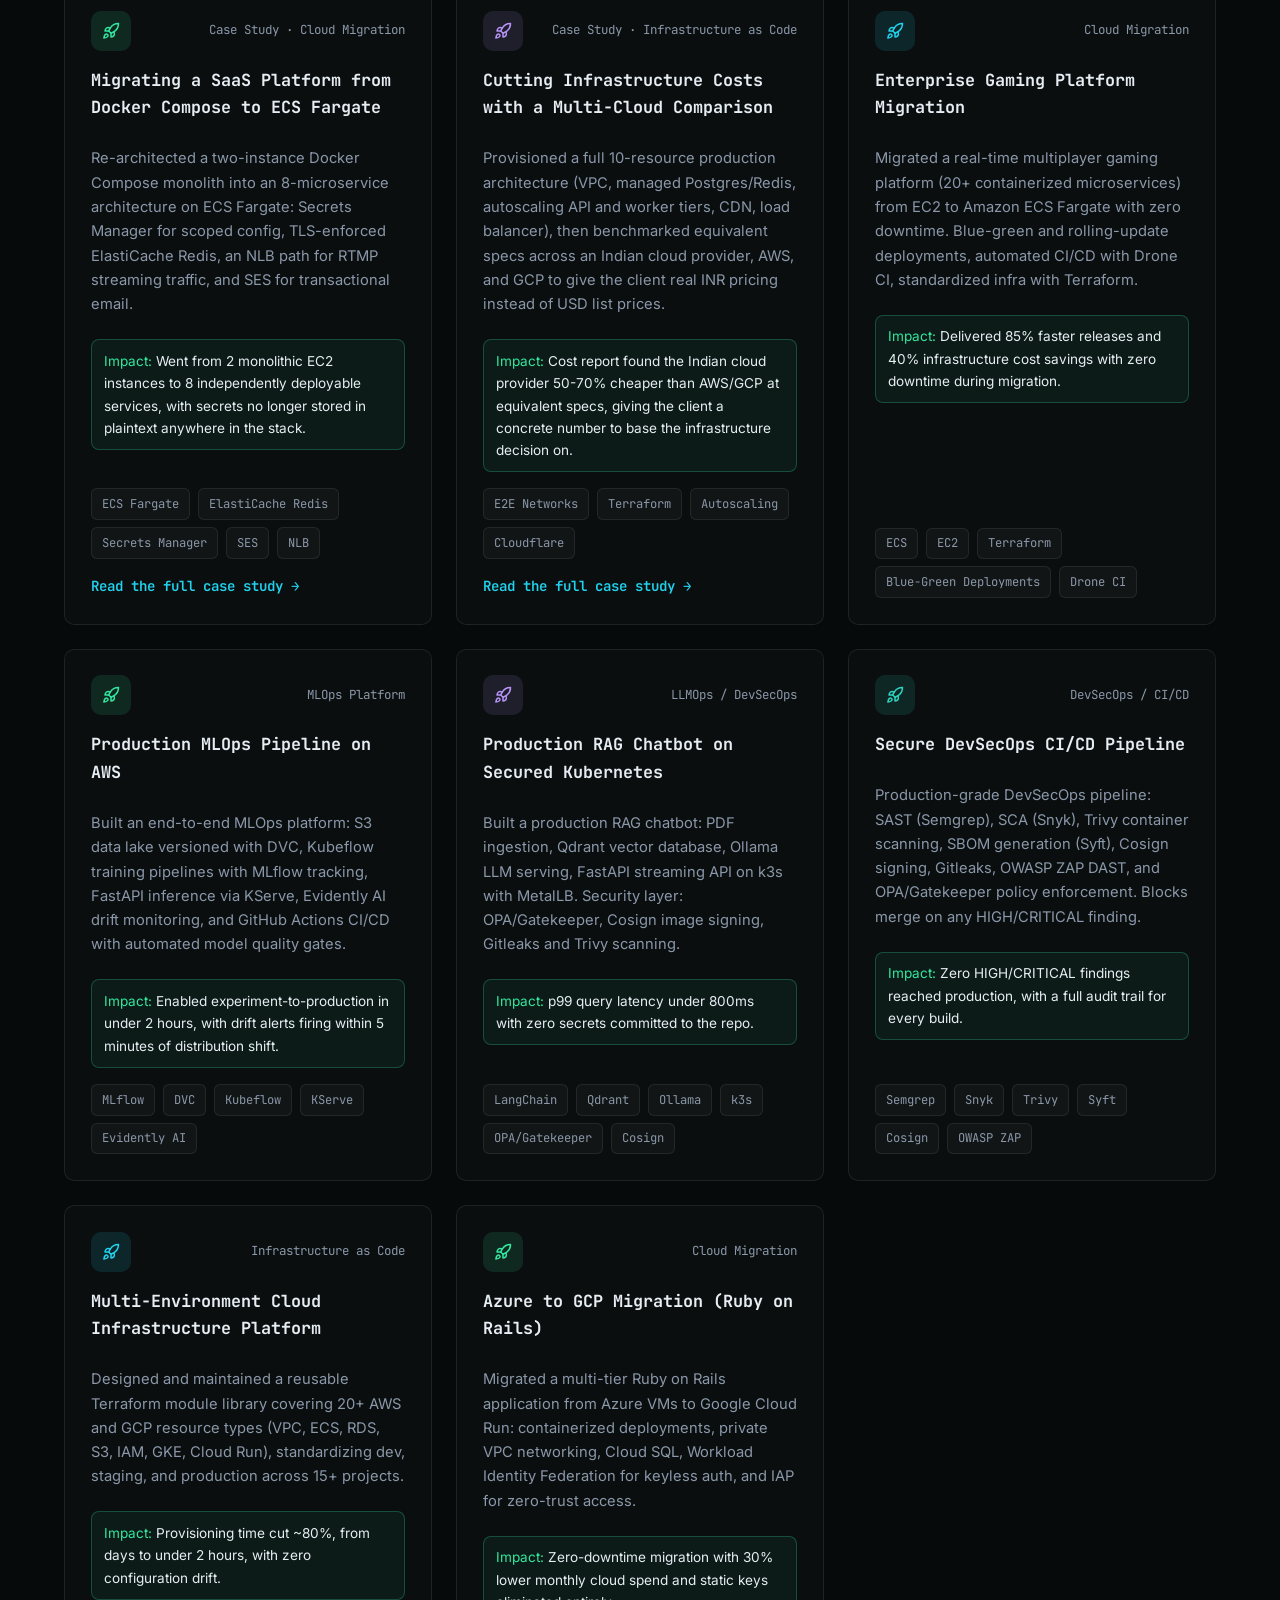
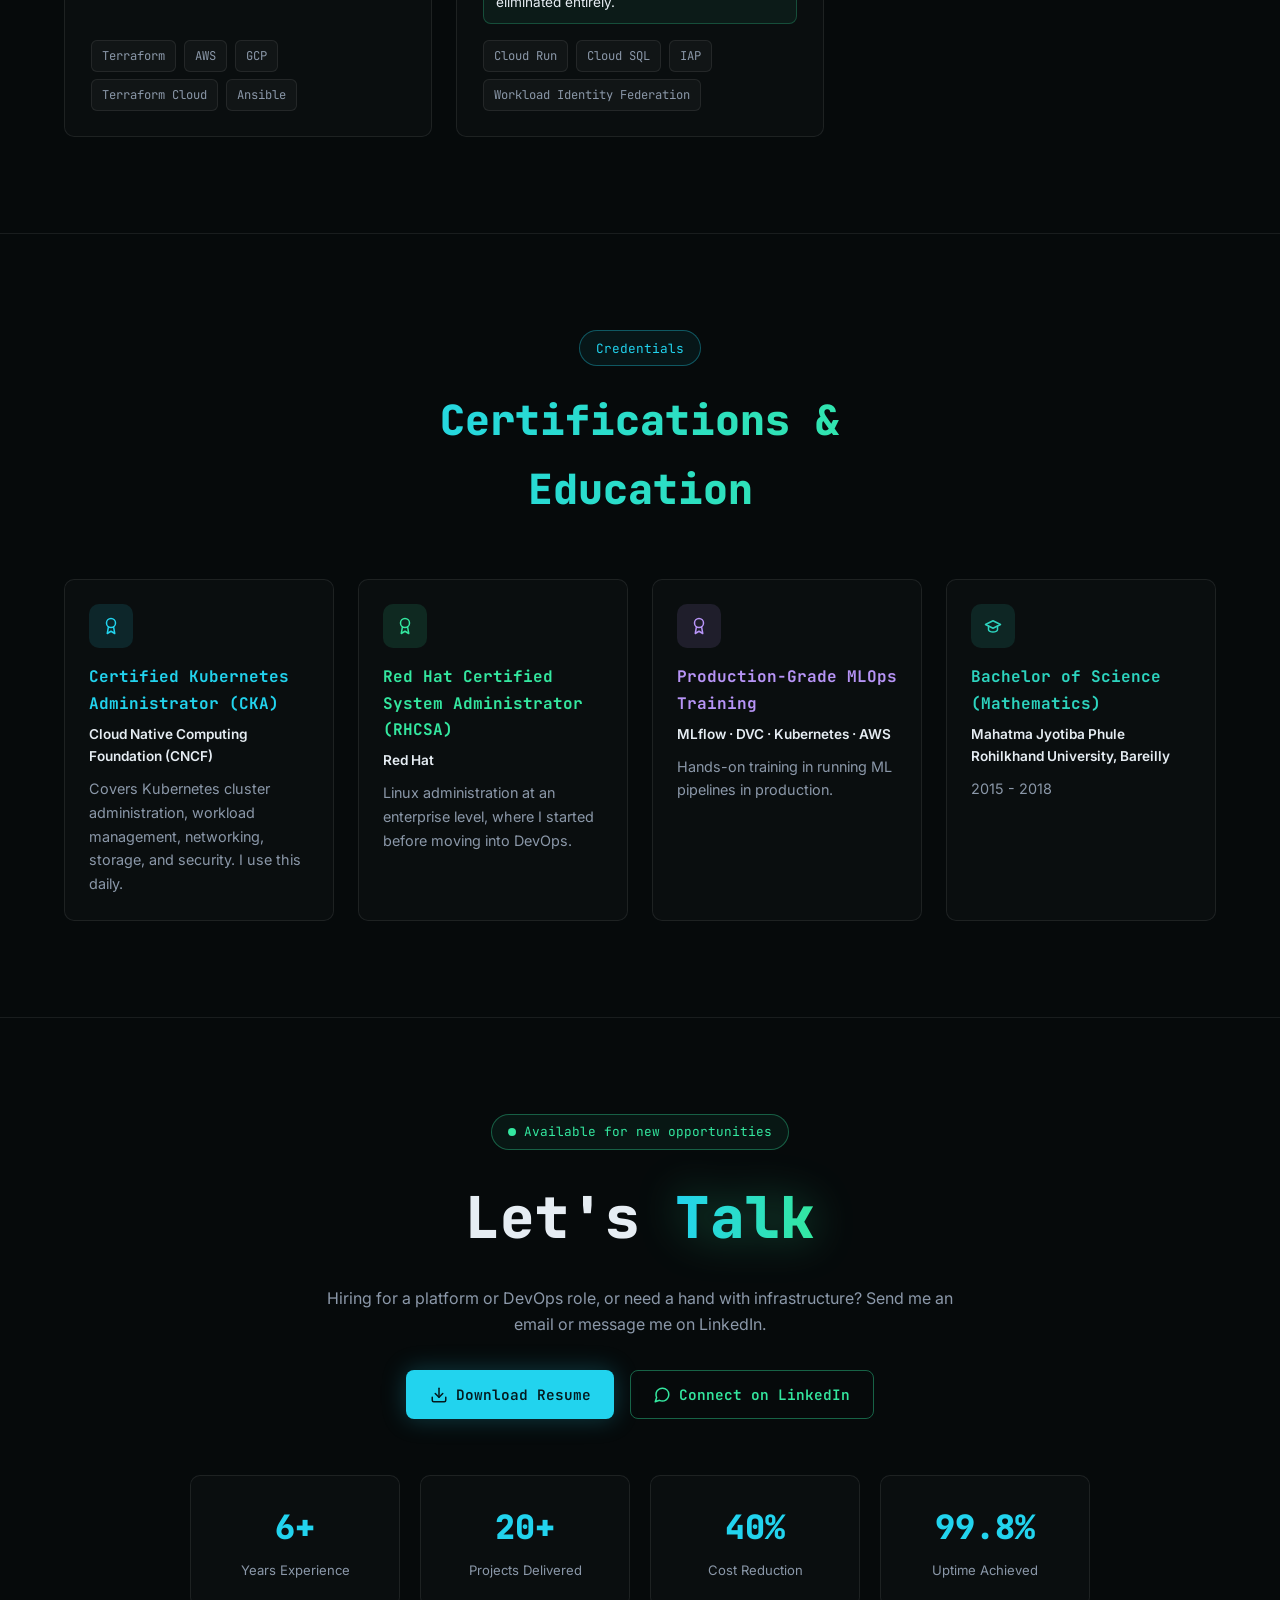
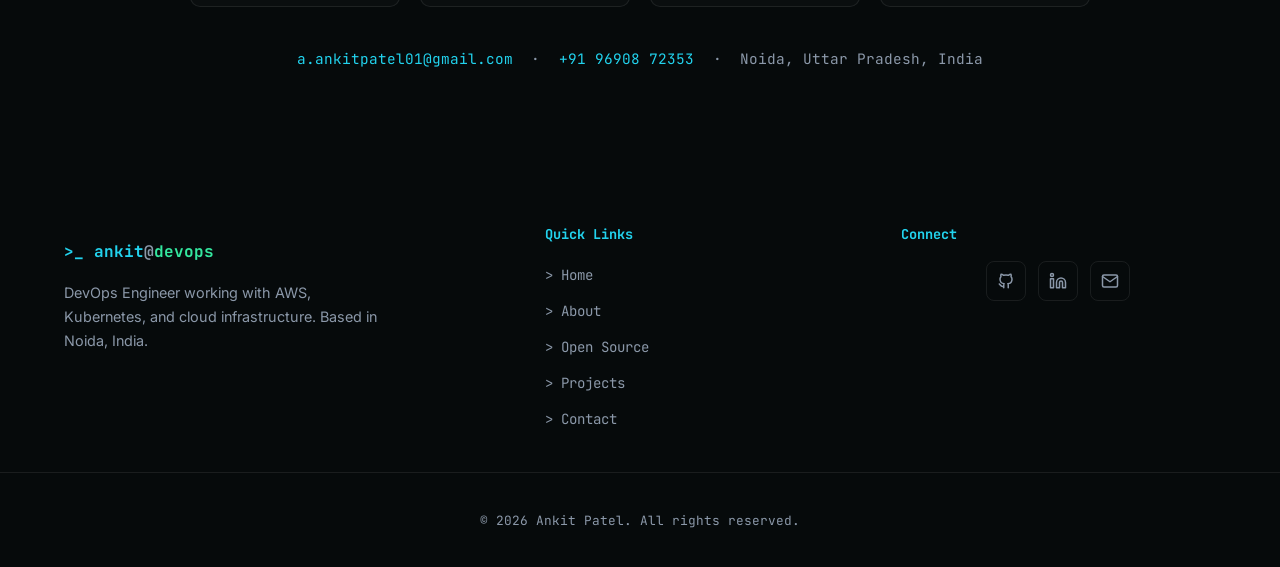
==== commit 52774101: "Update K8sConsole card for v1.2.0 (Linux, macOS, Windows) Co-Authored-By: Claude Opus 5.5 <noreply@a" ====
--- a/index.html
+++ b/index.html
@@ -392,10 +392,10 @@
           <div class="oss-body">
             <div class="project-top">
               <div class="project-icon"><svg viewBox="0 0 24 24" class="icon"><polyline points="4 17 10 11 4 5"/><line x1="12" y1="19" x2="20" y2="19"/></svg></div>
-              <span class="project-date">Desktop app &middot; MIT licence &middot; v1.1.0</span>
+              <span class="project-date">Linux &middot; macOS &middot; Windows &middot; MIT &middot; v1.2.0</span>
             </div>
             <h3>K8sConsole: one desktop console for Kubernetes and Amazon ECS</h3>
-            <p>An agent-free desktop app for running production workloads. For Kubernetes it gives live resources and YAML, cluster maps, monitoring, logs, pod shells, Helm, a security scan and RBAC tools. For Amazon ECS it covers services, tasks, task definitions, CloudWatch logs and metrics, and a service map, all from your existing kubeconfig and AWS profiles.</p>
+            <p>An agent-free desktop app for Linux, macOS and Windows for running production workloads. For Kubernetes it gives live resources and YAML, cluster maps, monitoring, logs, pod shells, Helm, a security scan and RBAC tools. For Amazon ECS it covers services, tasks, task definitions, CloudWatch logs and metrics, and a service map, all from your existing kubeconfig and AWS profiles.</p>
             <ul class="oss-points">
               <li>AWS connections are read-only by default, enforced below the UI on every SDK call</li>
               <li>Sandboxed Electron UI with no network access; credentials never leave the main process</li>
@@ -405,7 +405,7 @@
             <div class="oss-links">
               <a class="btn btn-primary" href="https://aankitpatel.github.io/k8sconsole/" target="_blank" rel="noopener">Website</a>
               <a class="btn btn-outline-cyan" href="https://github.com/AAnkitpatel/k8sconsole" target="_blank" rel="noopener">Source on GitHub</a>
-              <a class="btn btn-outline-green" href="https://github.com/AAnkitpatel/k8sconsole/releases/latest" target="_blank" rel="noopener">Download for Linux</a>
+              <a class="btn btn-outline-green" href="https://github.com/AAnkitpatel/k8sconsole/releases/latest" target="_blank" rel="noopener">Download (Linux, macOS, Windows)</a>
             </div>
             <p class="oss-note">Contributions welcome: read the <a href="https://github.com/AAnkitpatel/k8sconsole/blob/main/CONTRIBUTING.md" target="_blank" rel="noopener">contributing guide</a>, or pick an issue labelled <a href="https://github.com/AAnkitpatel/k8sconsole/labels/good%20first%20issue" target="_blank" rel="noopener">good first issue</a>.</p>
           </div>
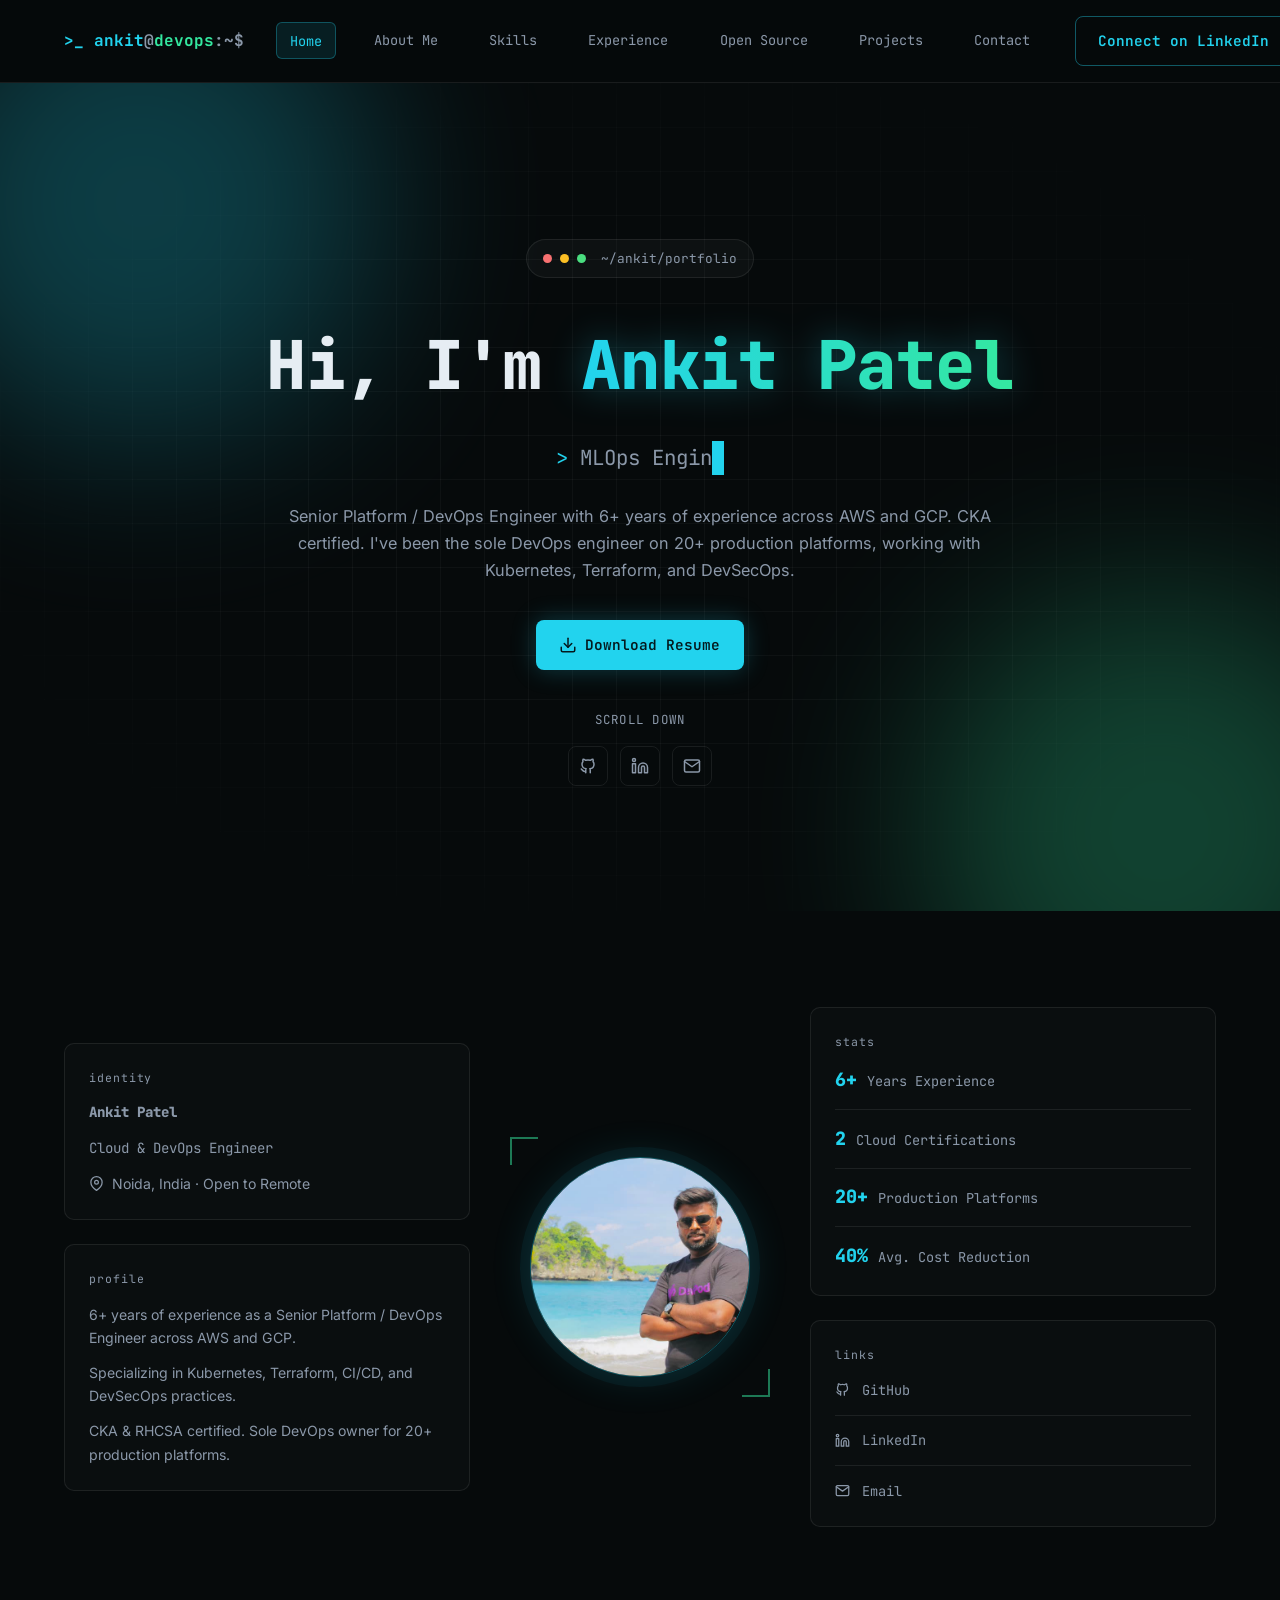
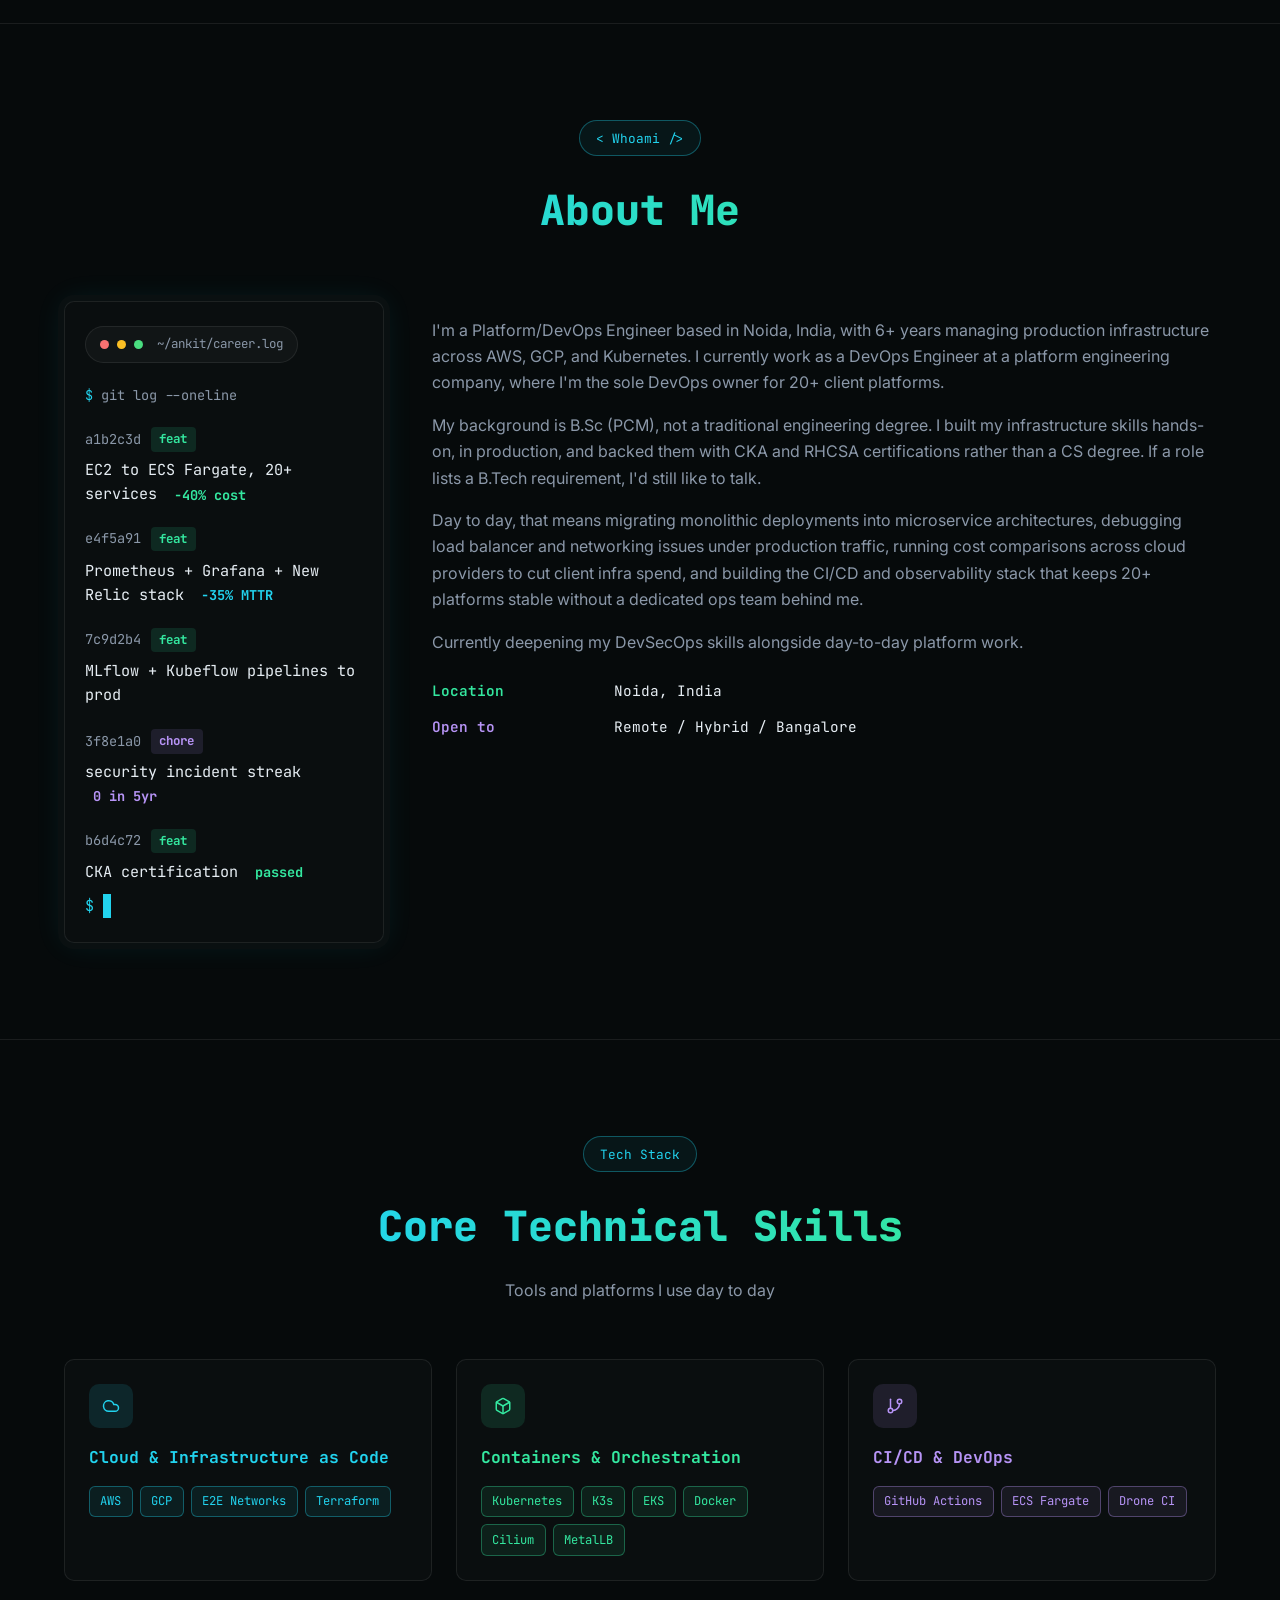
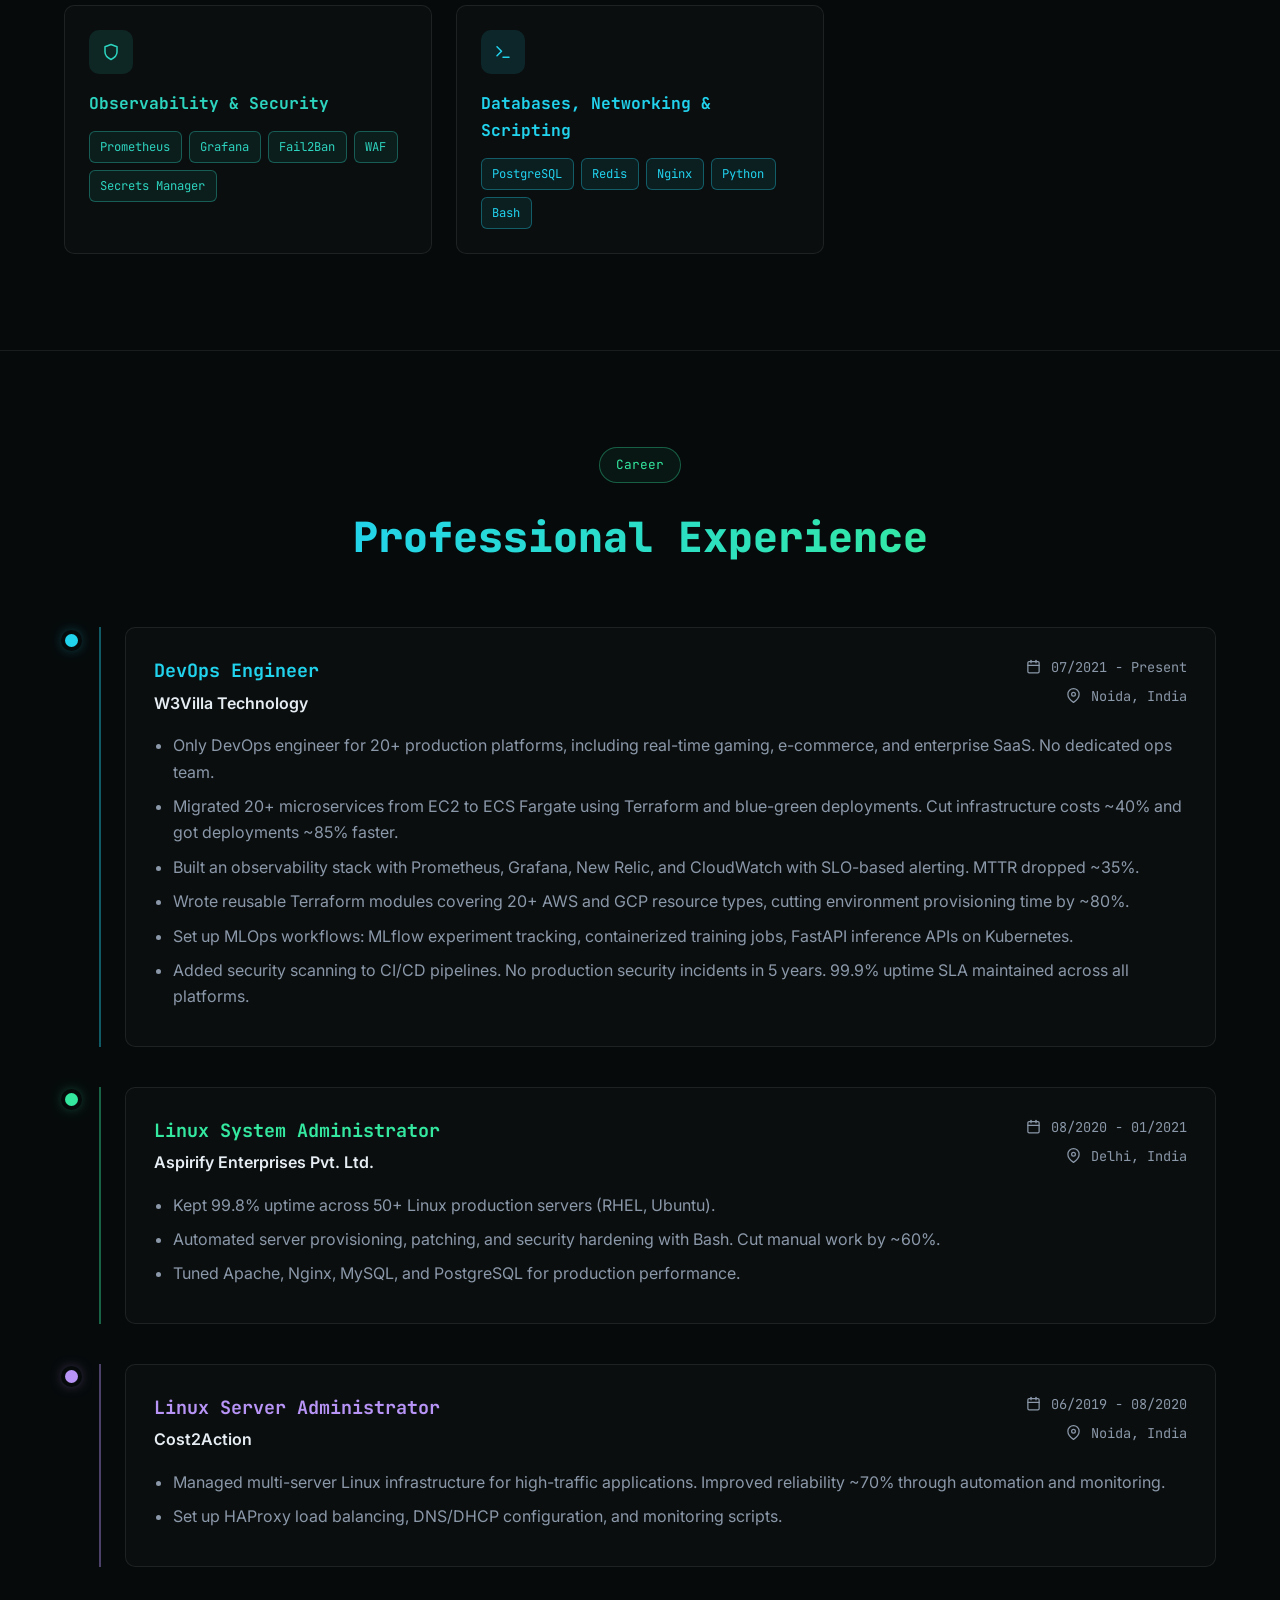
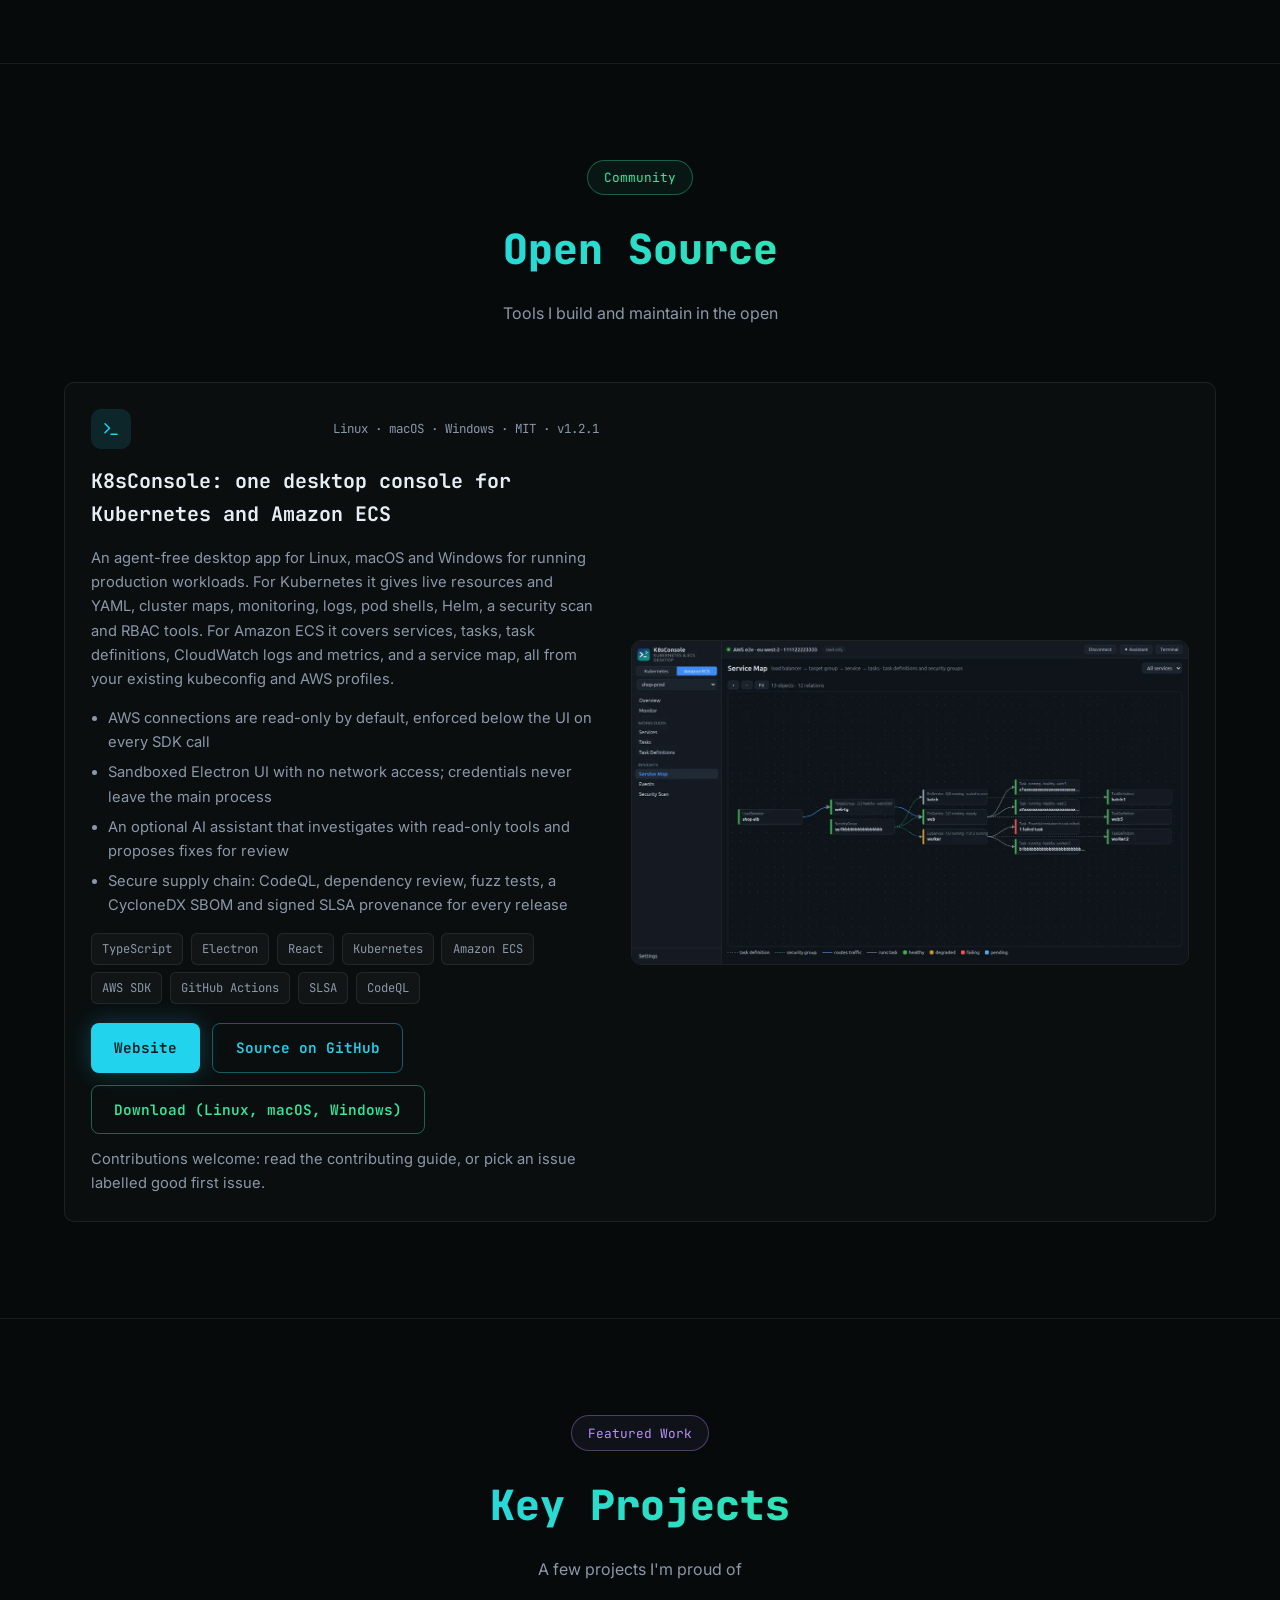
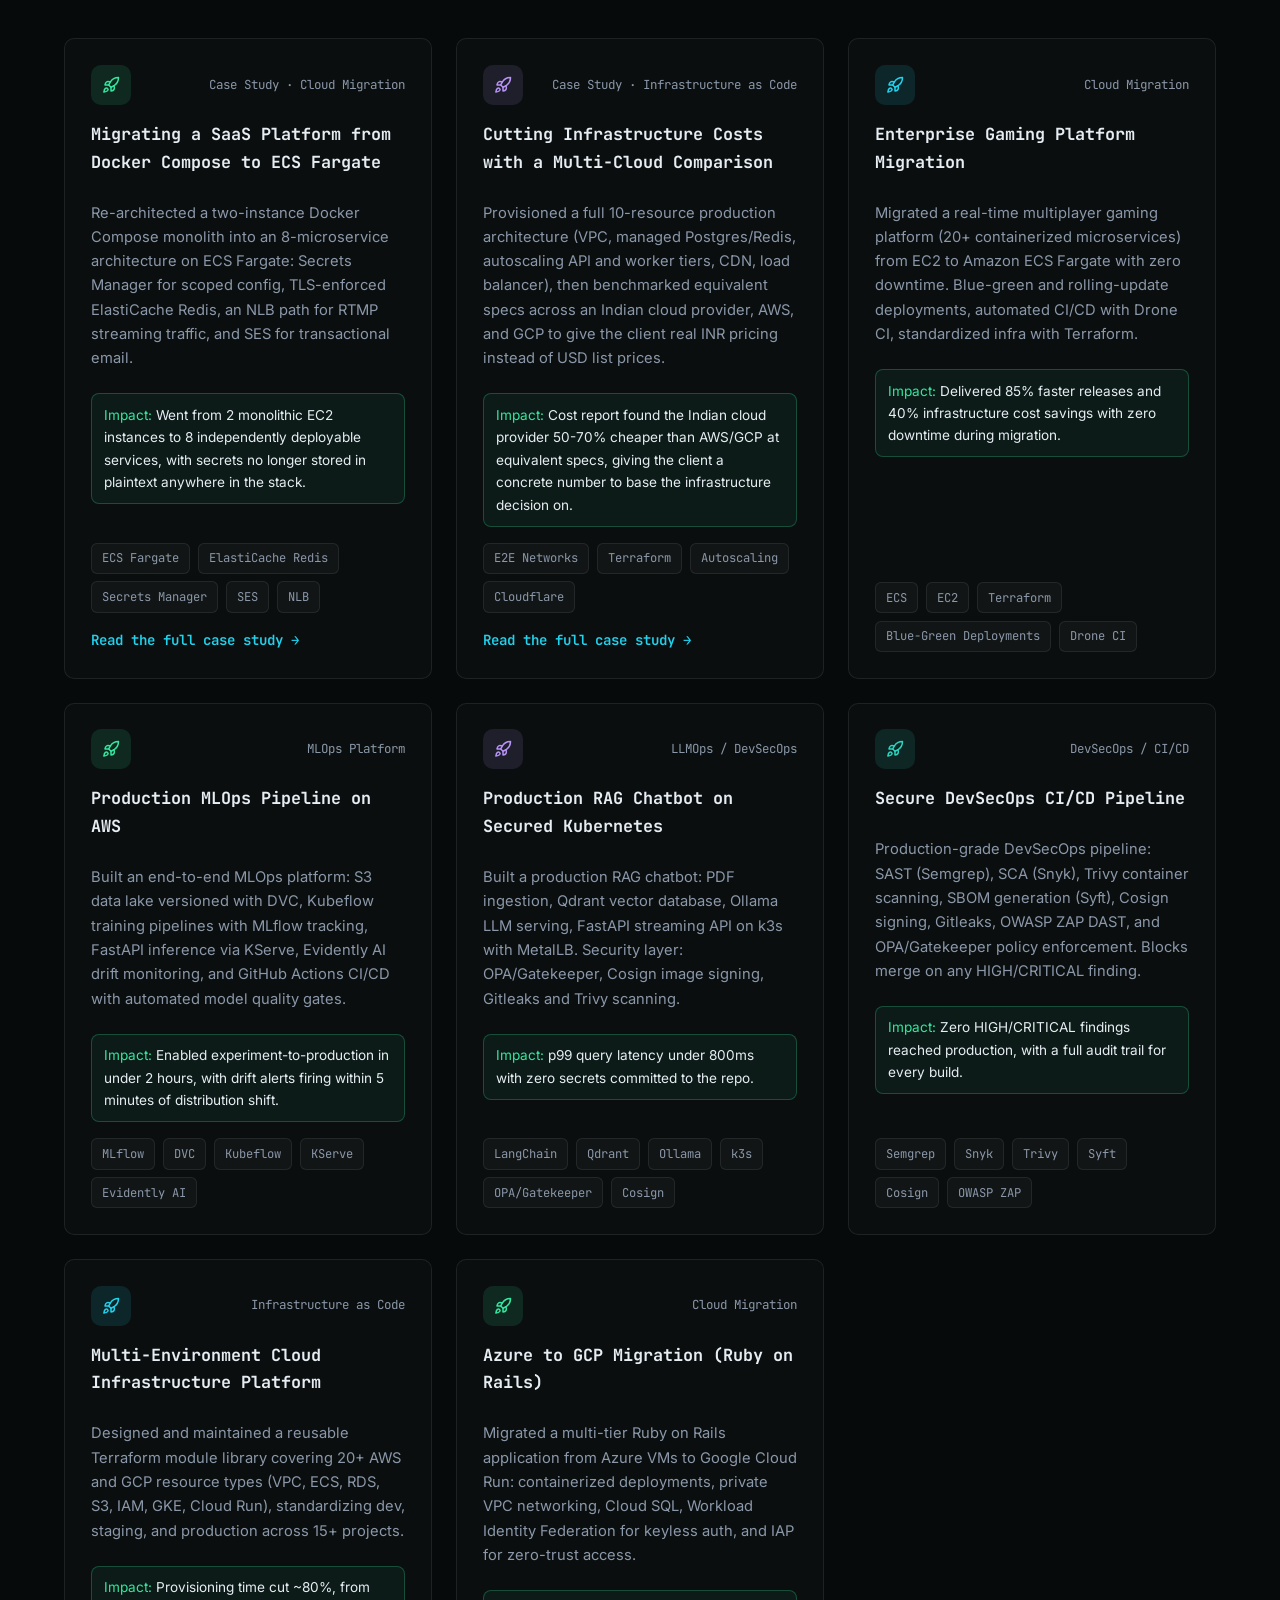
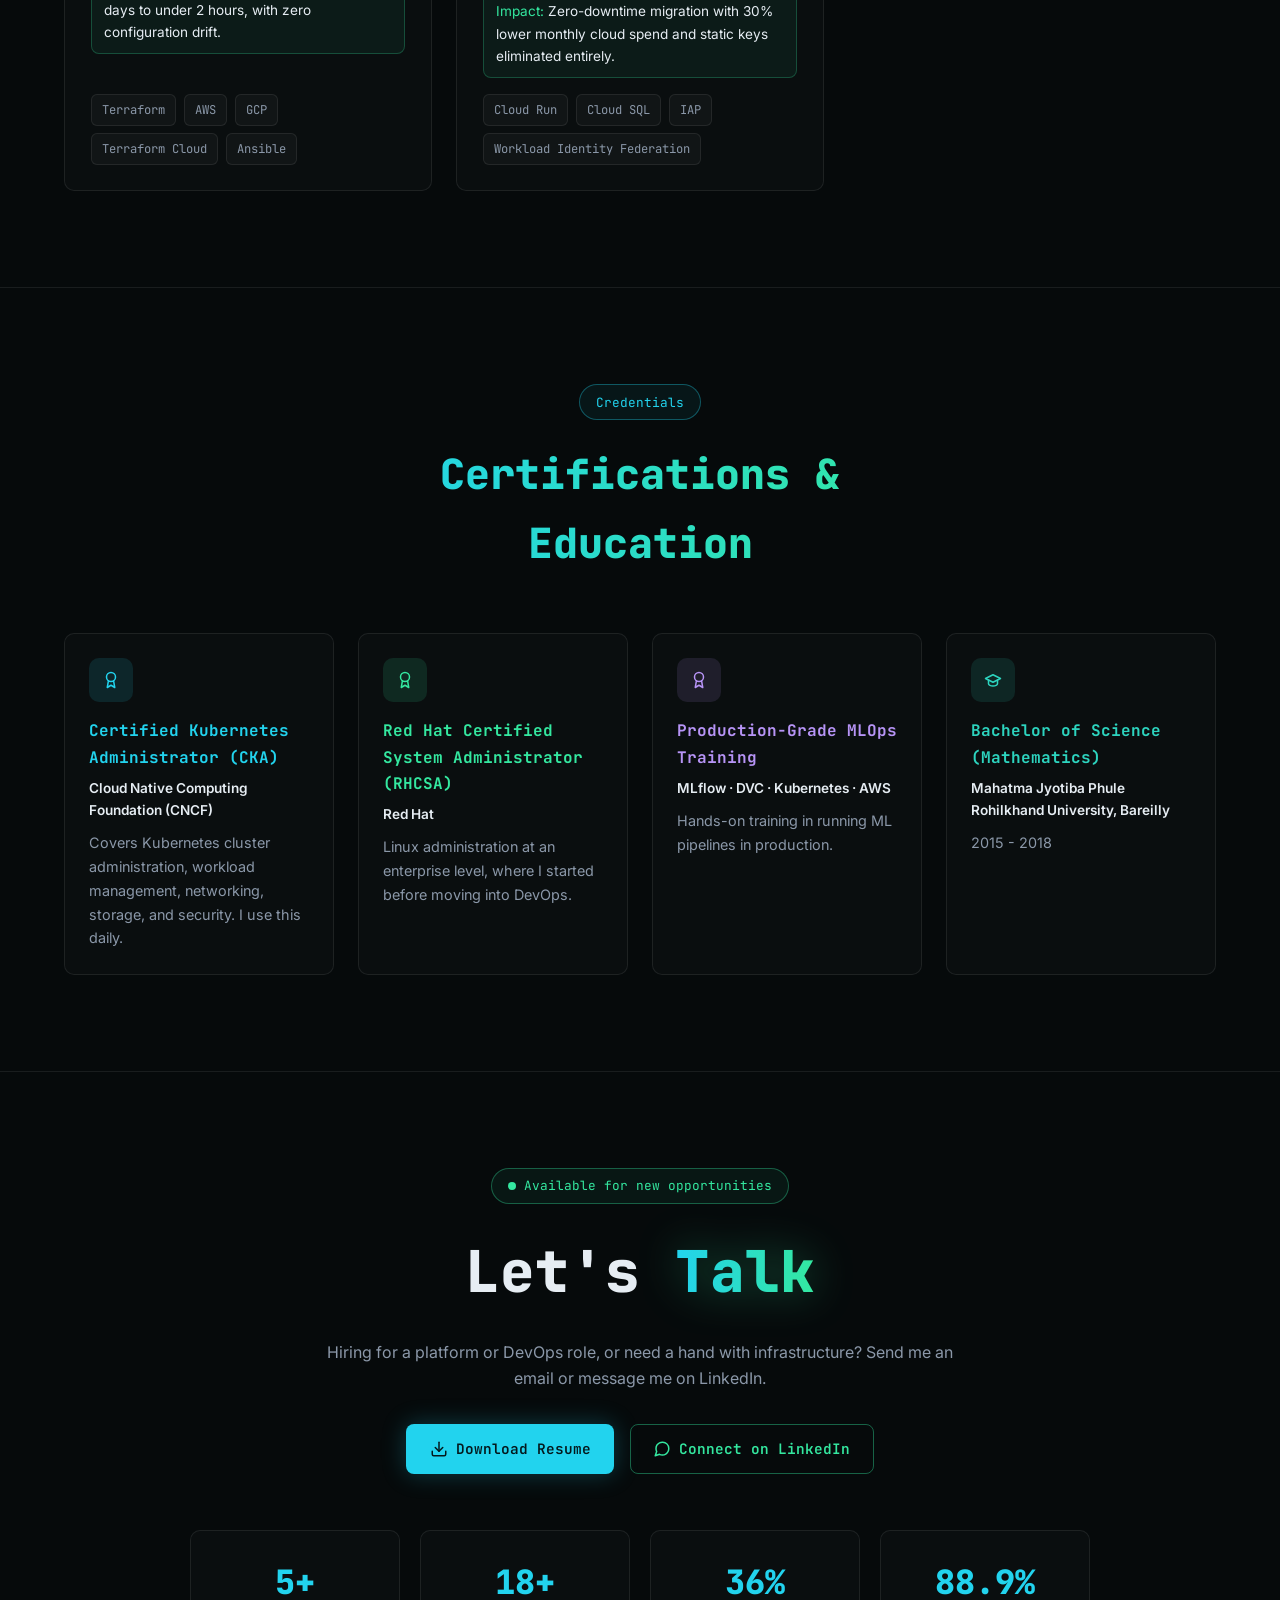
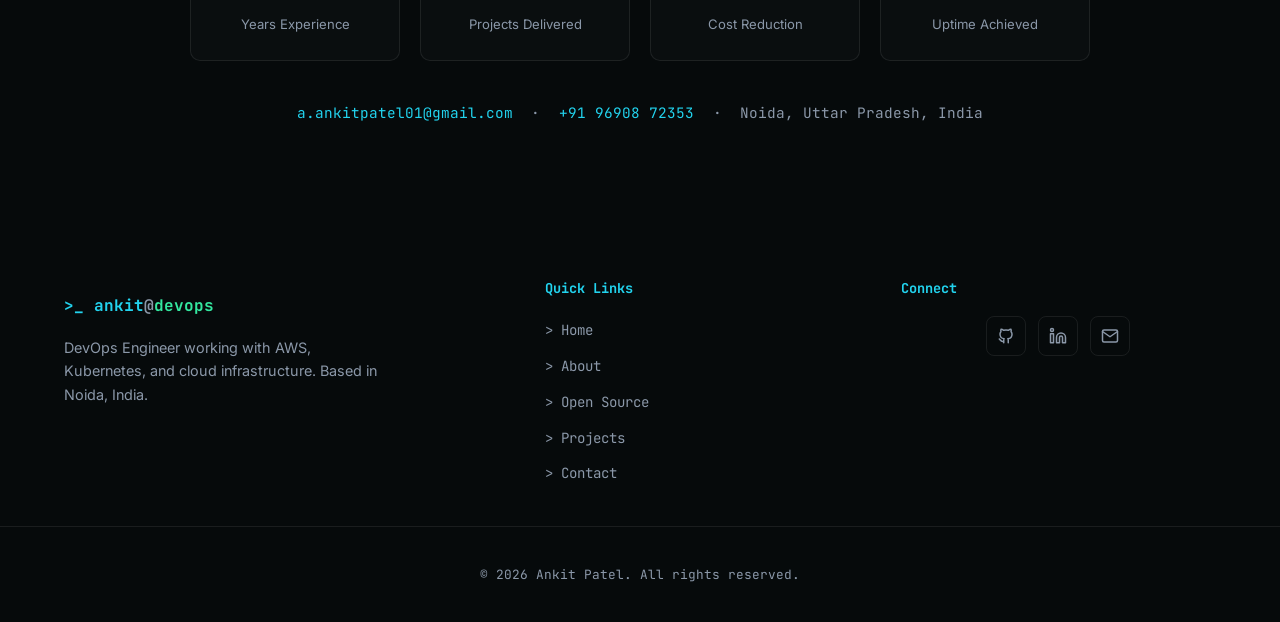
==== commit 39cb54bb: "K8sConsole card: v1.2.1 and supply-chain security Co-Authored-By: Claude Opus 5.5 <noreply@anthropic" ====
--- a/index.html
+++ b/index.html
@@ -392,7 +392,7 @@
           <div class="oss-body">
             <div class="project-top">
               <div class="project-icon"><svg viewBox="0 0 24 24" class="icon"><polyline points="4 17 10 11 4 5"/><line x1="12" y1="19" x2="20" y2="19"/></svg></div>
-              <span class="project-date">Linux &middot; macOS &middot; Windows &middot; MIT &middot; v1.2.0</span>
+              <span class="project-date">Linux &middot; macOS &middot; Windows &middot; MIT &middot; v1.2.1</span>
             </div>
             <h3>K8sConsole: one desktop console for Kubernetes and Amazon ECS</h3>
             <p>An agent-free desktop app for Linux, macOS and Windows for running production workloads. For Kubernetes it gives live resources and YAML, cluster maps, monitoring, logs, pod shells, Helm, a security scan and RBAC tools. For Amazon ECS it covers services, tasks, task definitions, CloudWatch logs and metrics, and a service map, all from your existing kubeconfig and AWS profiles.</p>
@@ -400,8 +400,9 @@
               <li>AWS connections are read-only by default, enforced below the UI on every SDK call</li>
               <li>Sandboxed Electron UI with no network access; credentials never leave the main process</li>
               <li>An optional AI assistant that investigates with read-only tools and proposes fixes for review</li>
+              <li>Secure supply chain: CodeQL, dependency review, fuzz tests, a CycloneDX SBOM and signed SLSA provenance for every release</li>
             </ul>
-            <div class="tags"><span>TypeScript</span><span>Electron</span><span>React</span><span>Kubernetes</span><span>Amazon ECS</span><span>AWS SDK</span><span>GitHub Actions</span></div>
+            <div class="tags"><span>TypeScript</span><span>Electron</span><span>React</span><span>Kubernetes</span><span>Amazon ECS</span><span>AWS SDK</span><span>GitHub Actions</span><span>SLSA</span><span>CodeQL</span></div>
             <div class="oss-links">
               <a class="btn btn-primary" href="https://aankitpatel.github.io/k8sconsole/" target="_blank" rel="noopener">Website</a>
               <a class="btn btn-outline-cyan" href="https://github.com/AAnkitpatel/k8sconsole" target="_blank" rel="noopener">Source on GitHub</a>
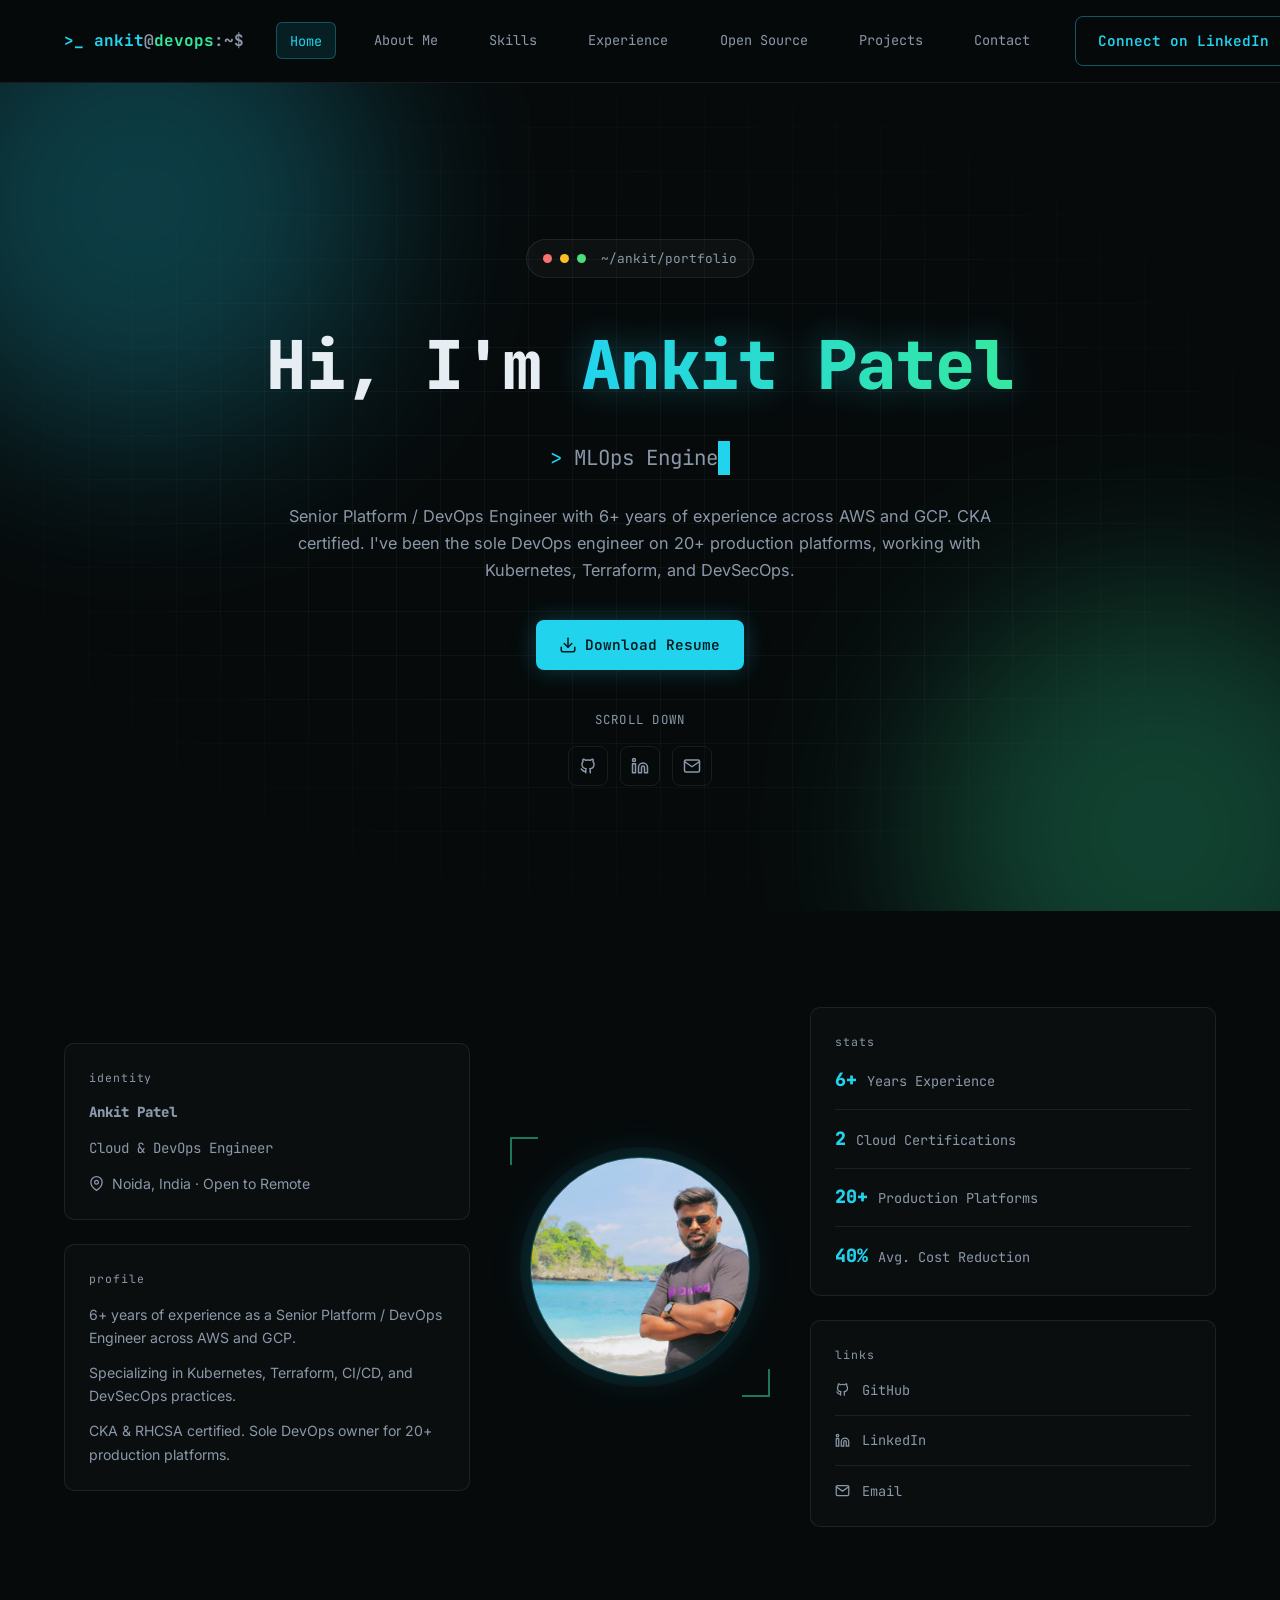
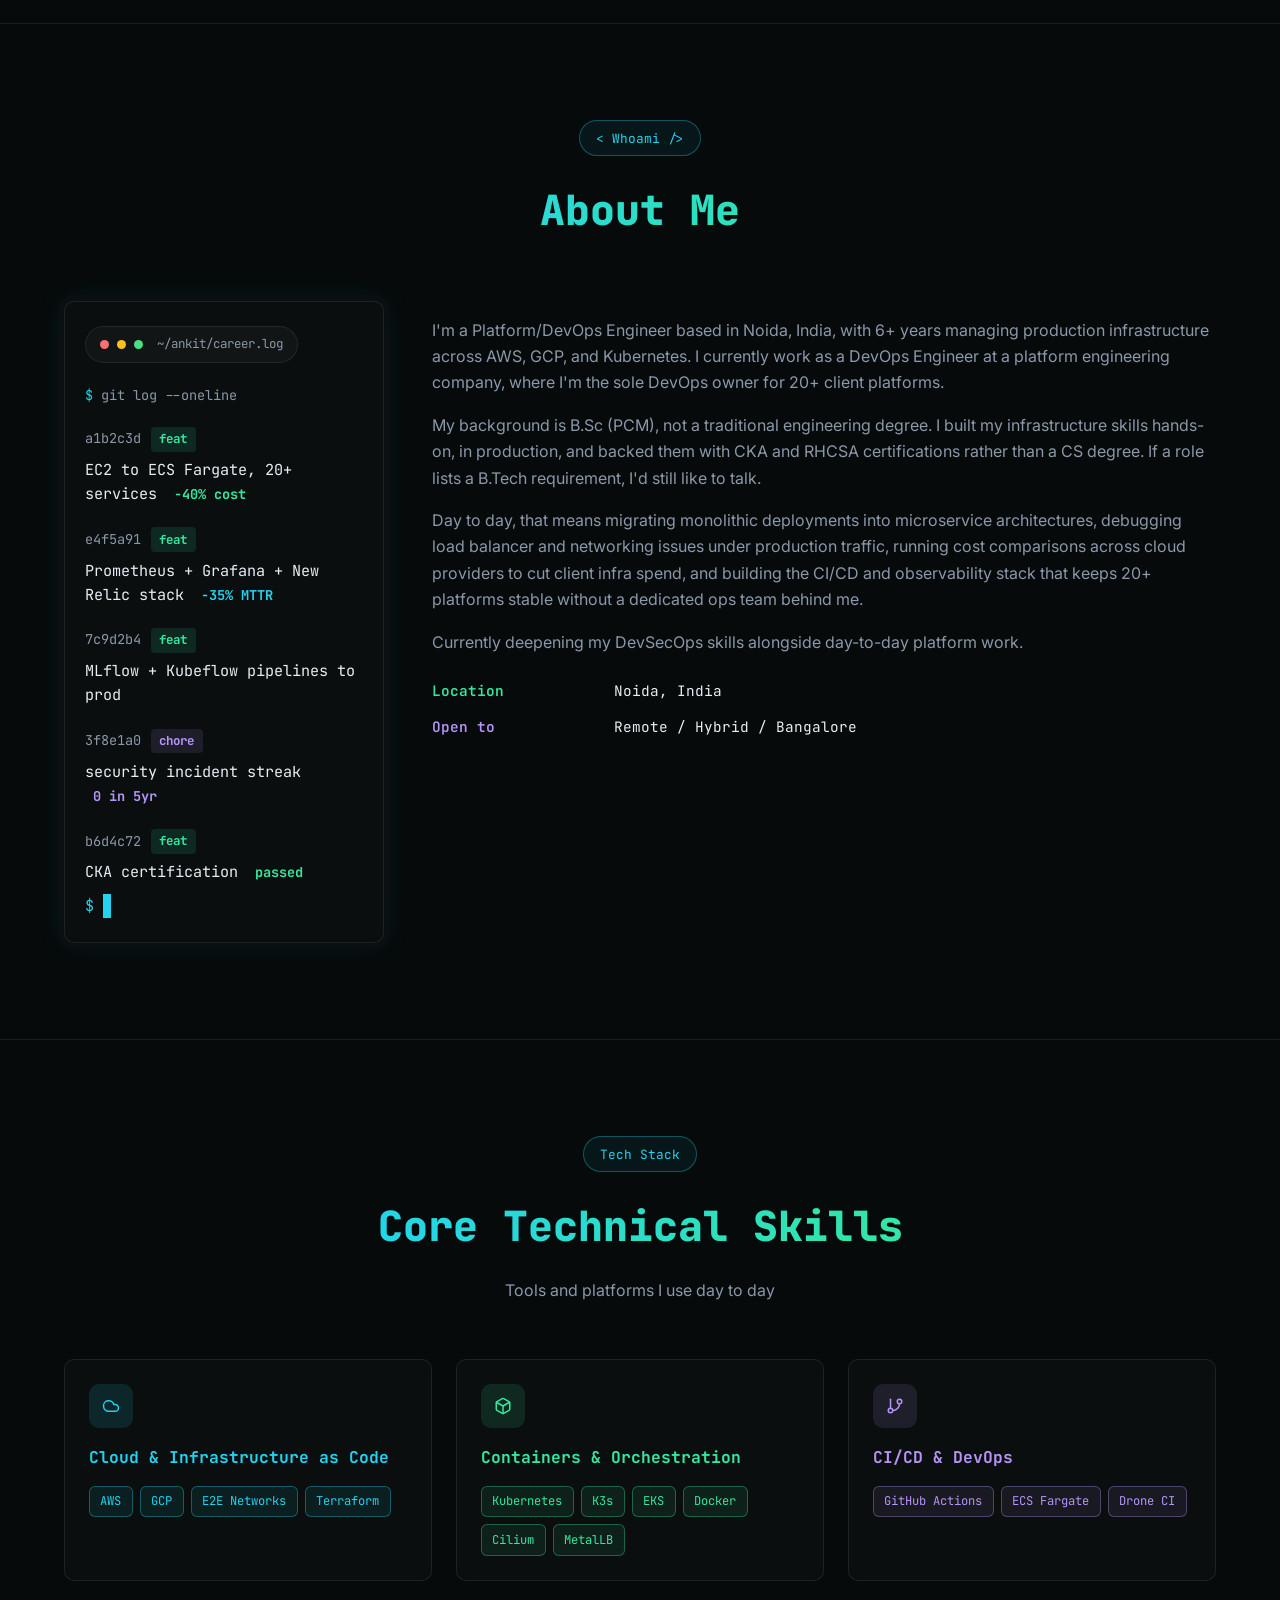
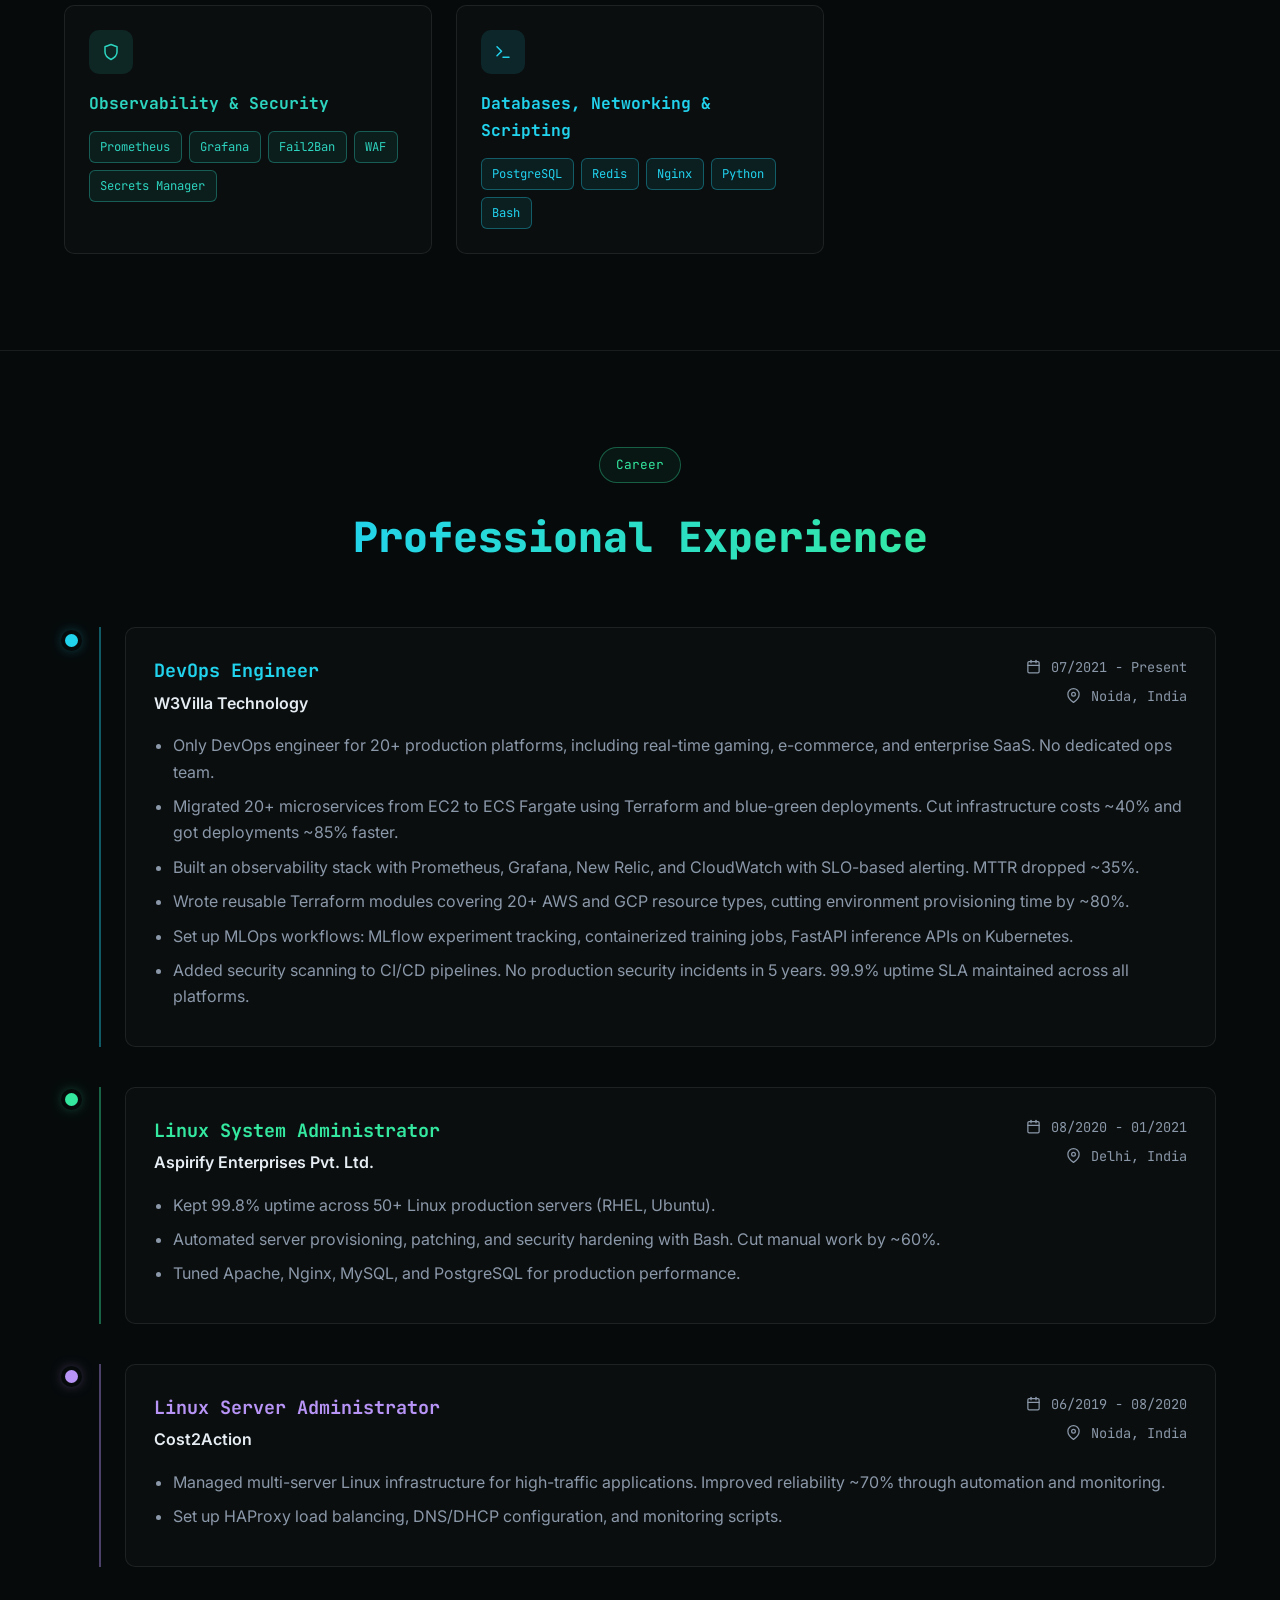
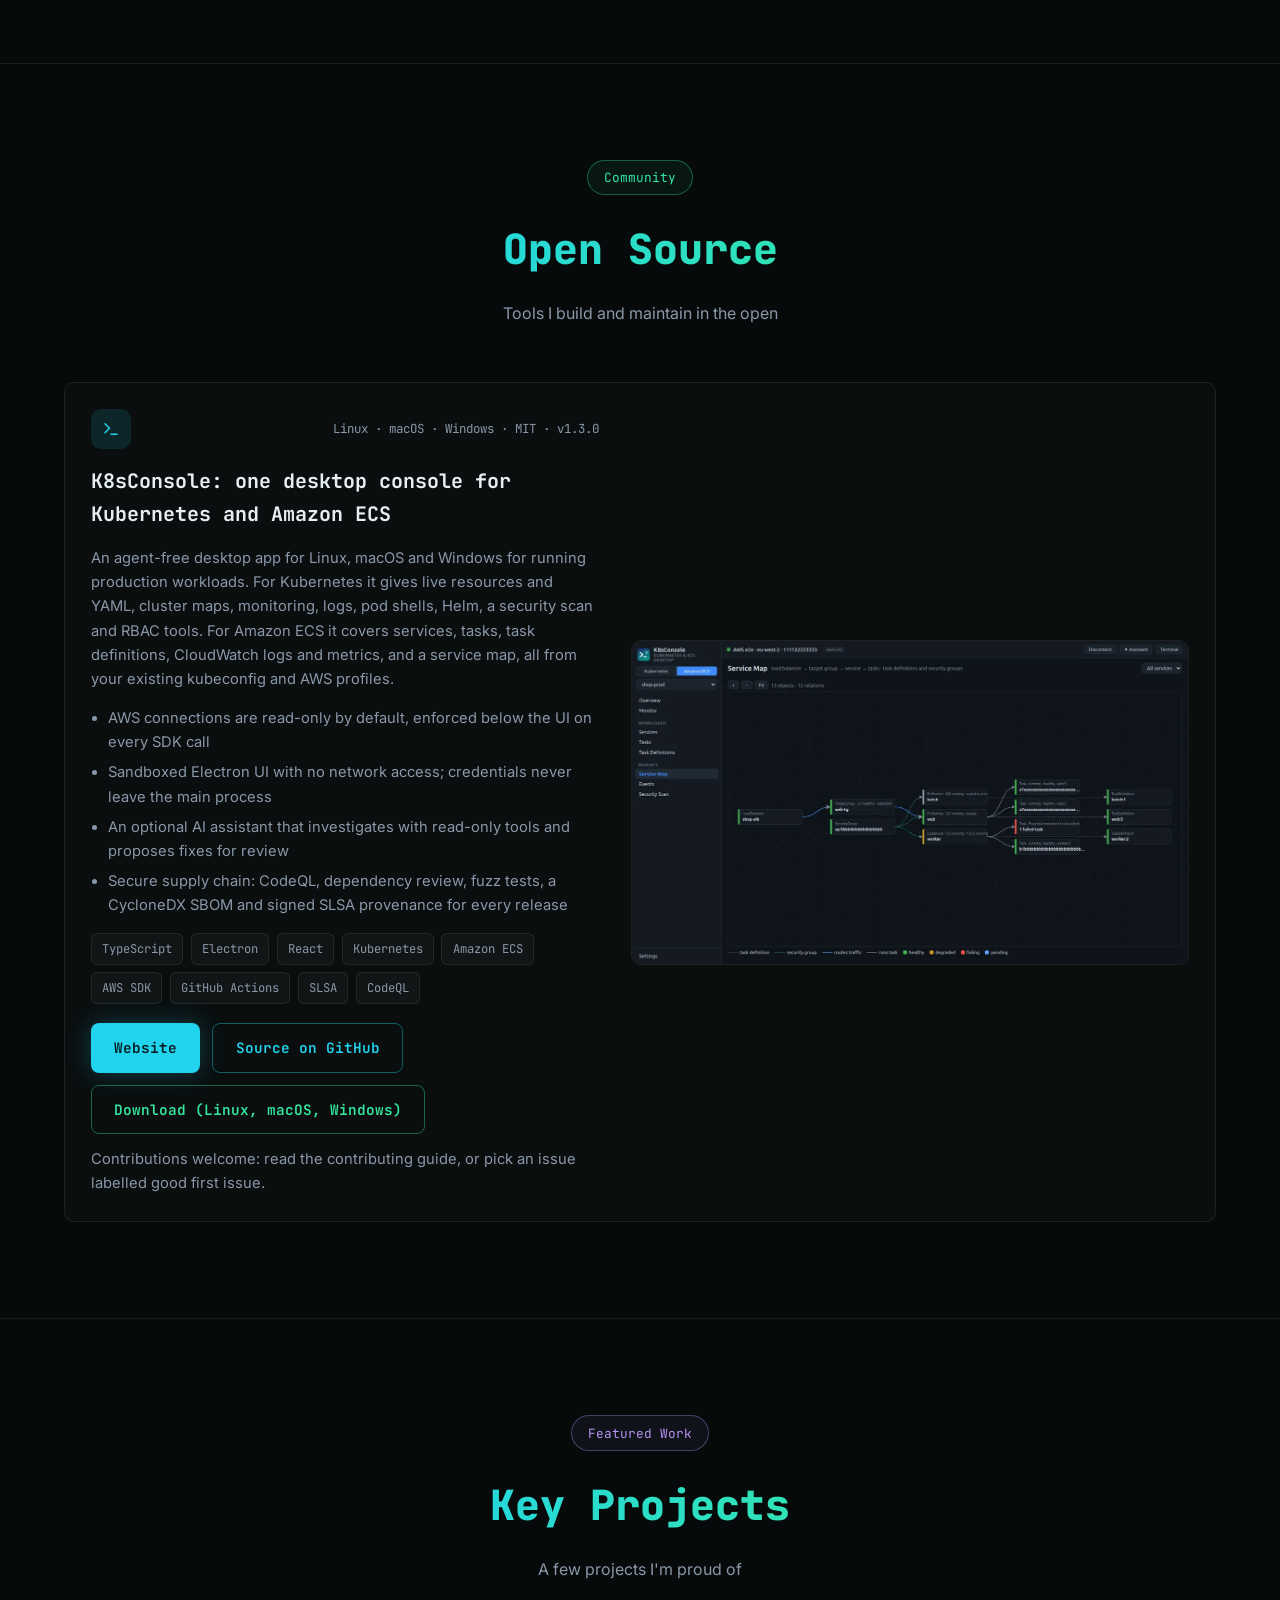
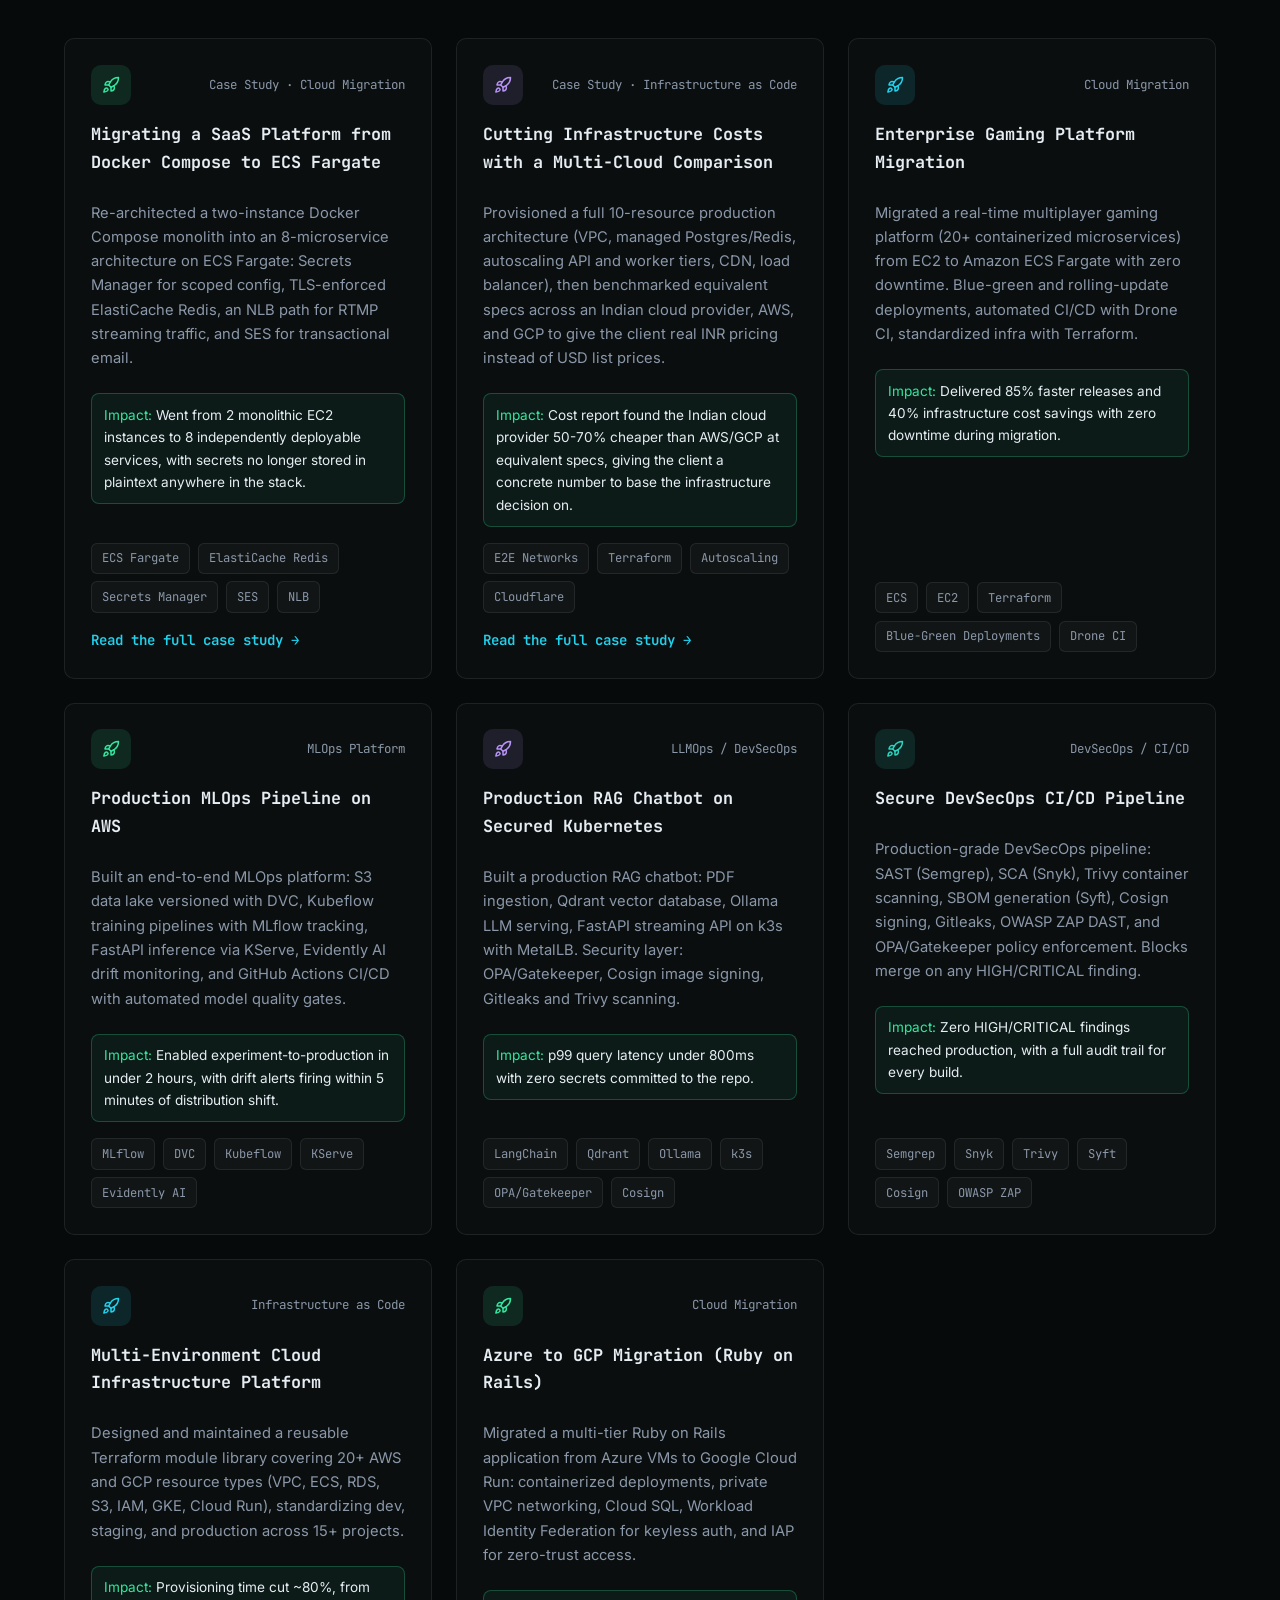
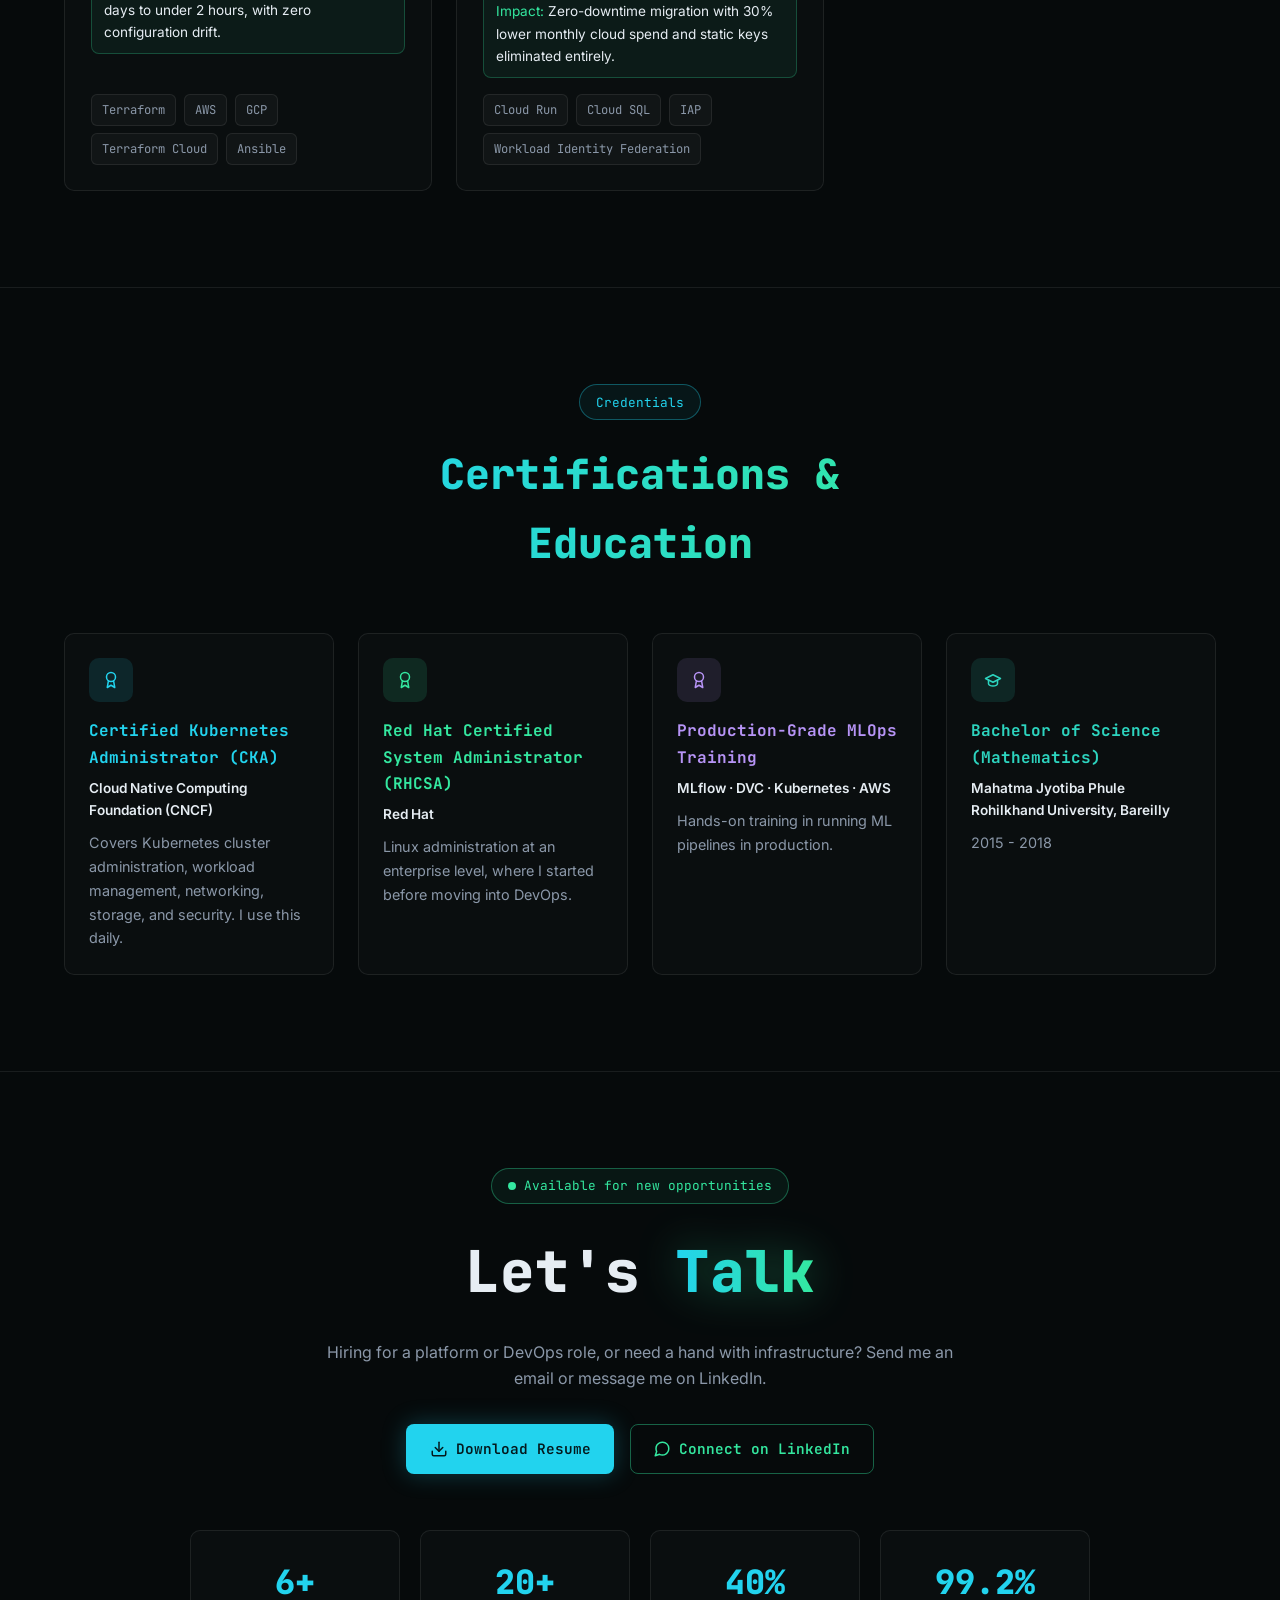
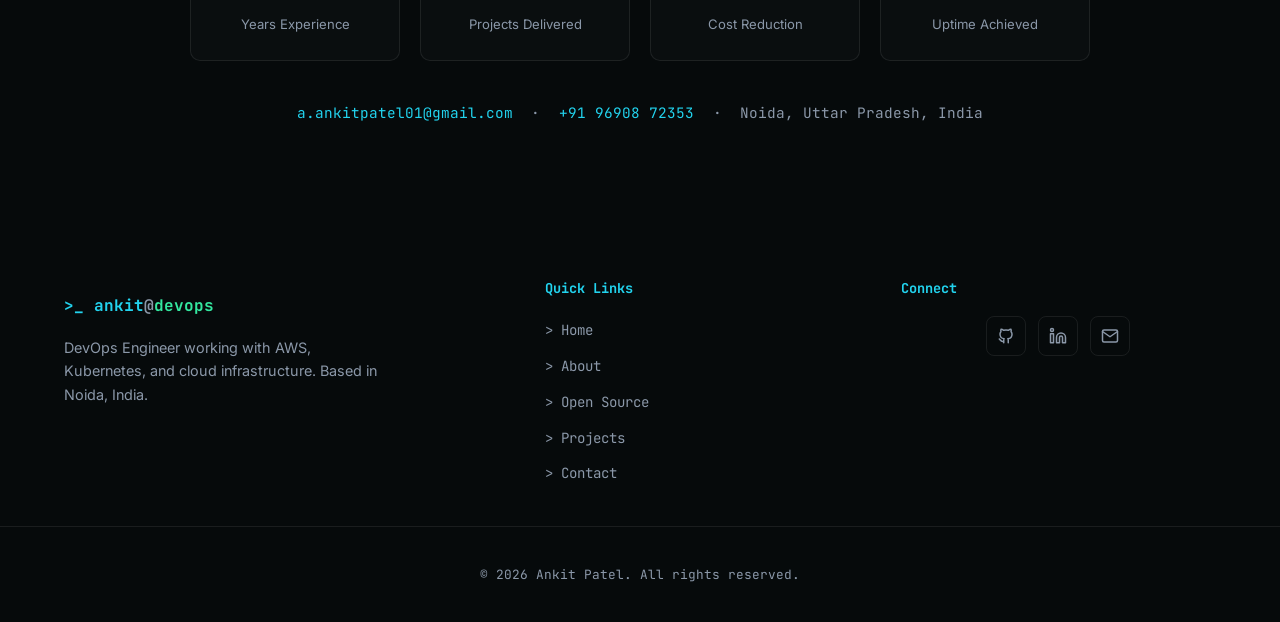
==== commit 3ff1b28c: "K8sConsole card: v1.3.0 Co-Authored-By: Claude Opus 5.5 <noreply@anthropic.com>" ====
--- a/index.html
+++ b/index.html
@@ -392,7 +392,7 @@
           <div class="oss-body">
             <div class="project-top">
               <div class="project-icon"><svg viewBox="0 0 24 24" class="icon"><polyline points="4 17 10 11 4 5"/><line x1="12" y1="19" x2="20" y2="19"/></svg></div>
-              <span class="project-date">Linux &middot; macOS &middot; Windows &middot; MIT &middot; v1.2.1</span>
+              <span class="project-date">Linux &middot; macOS &middot; Windows &middot; MIT &middot; v1.3.0</span>
             </div>
             <h3>K8sConsole: one desktop console for Kubernetes and Amazon ECS</h3>
             <p>An agent-free desktop app for Linux, macOS and Windows for running production workloads. For Kubernetes it gives live resources and YAML, cluster maps, monitoring, logs, pod shells, Helm, a security scan and RBAC tools. For Amazon ECS it covers services, tasks, task definitions, CloudWatch logs and metrics, and a service map, all from your existing kubeconfig and AWS profiles.</p>
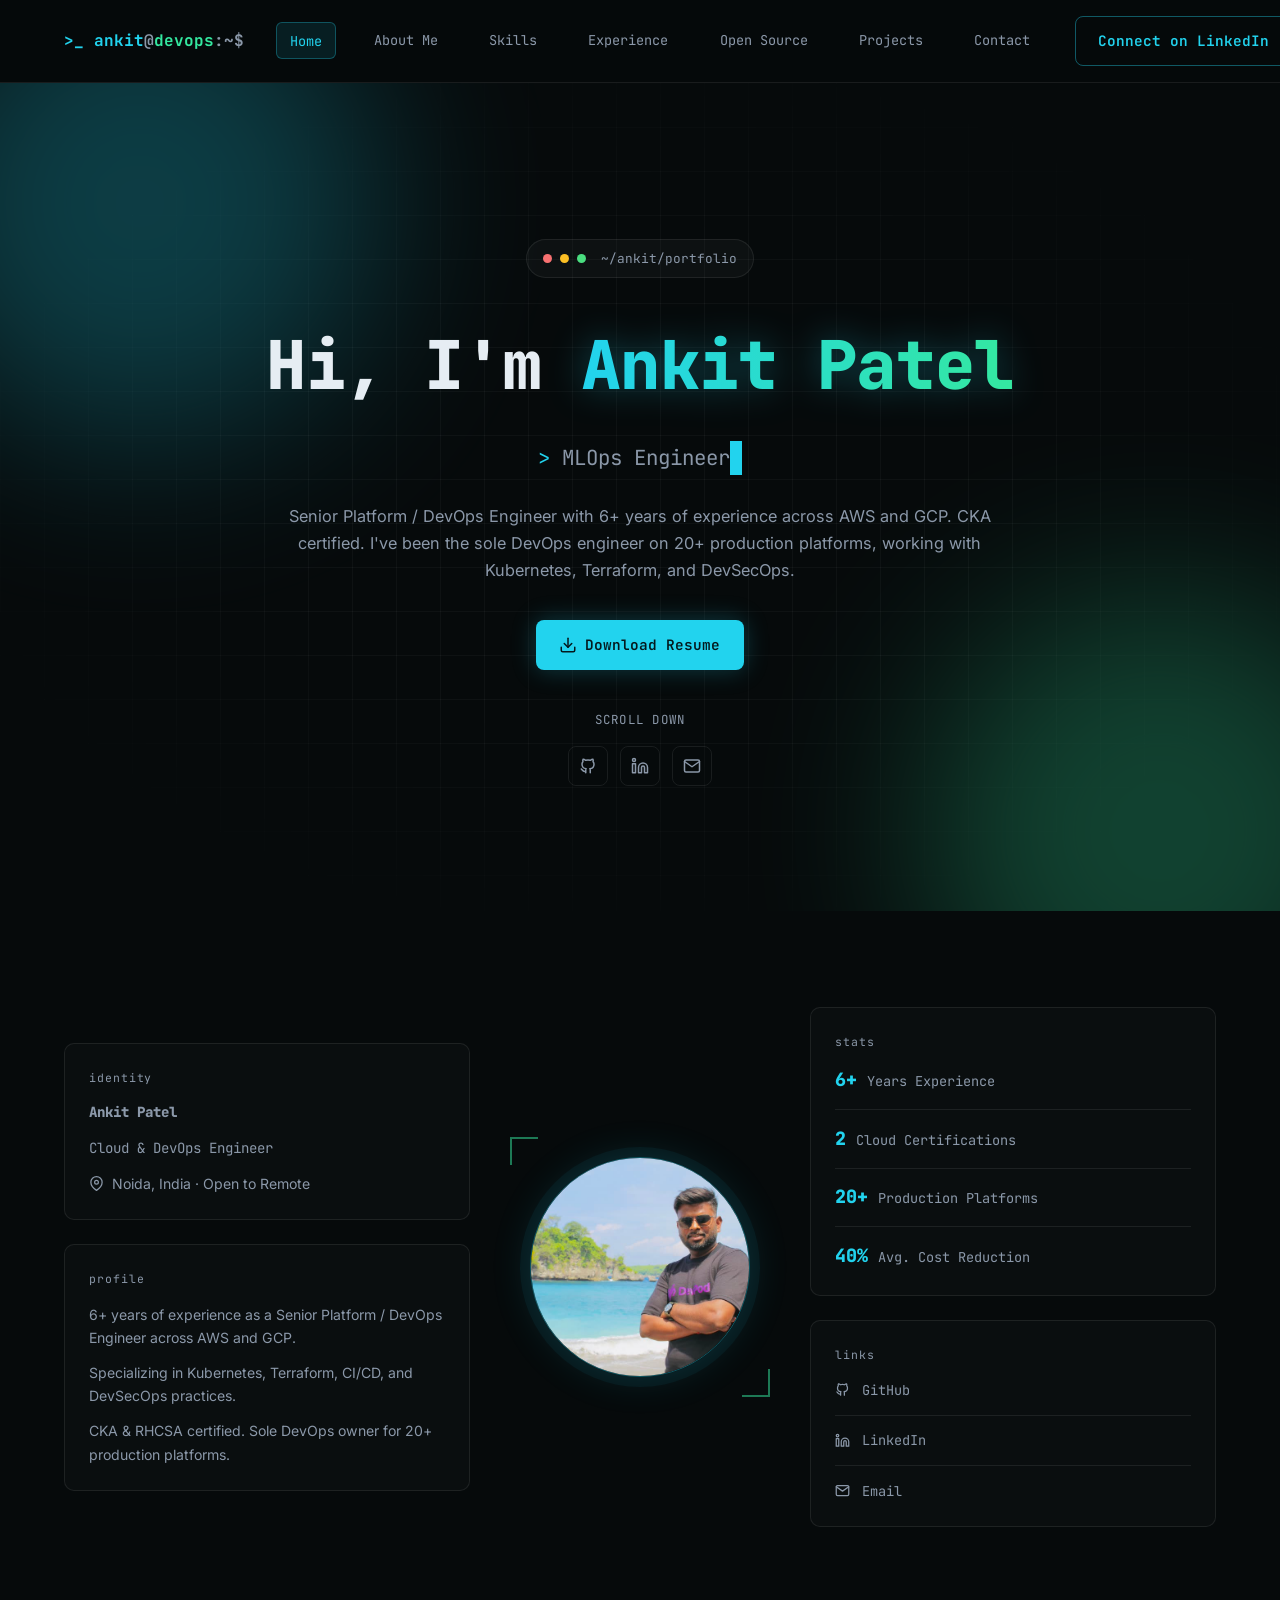
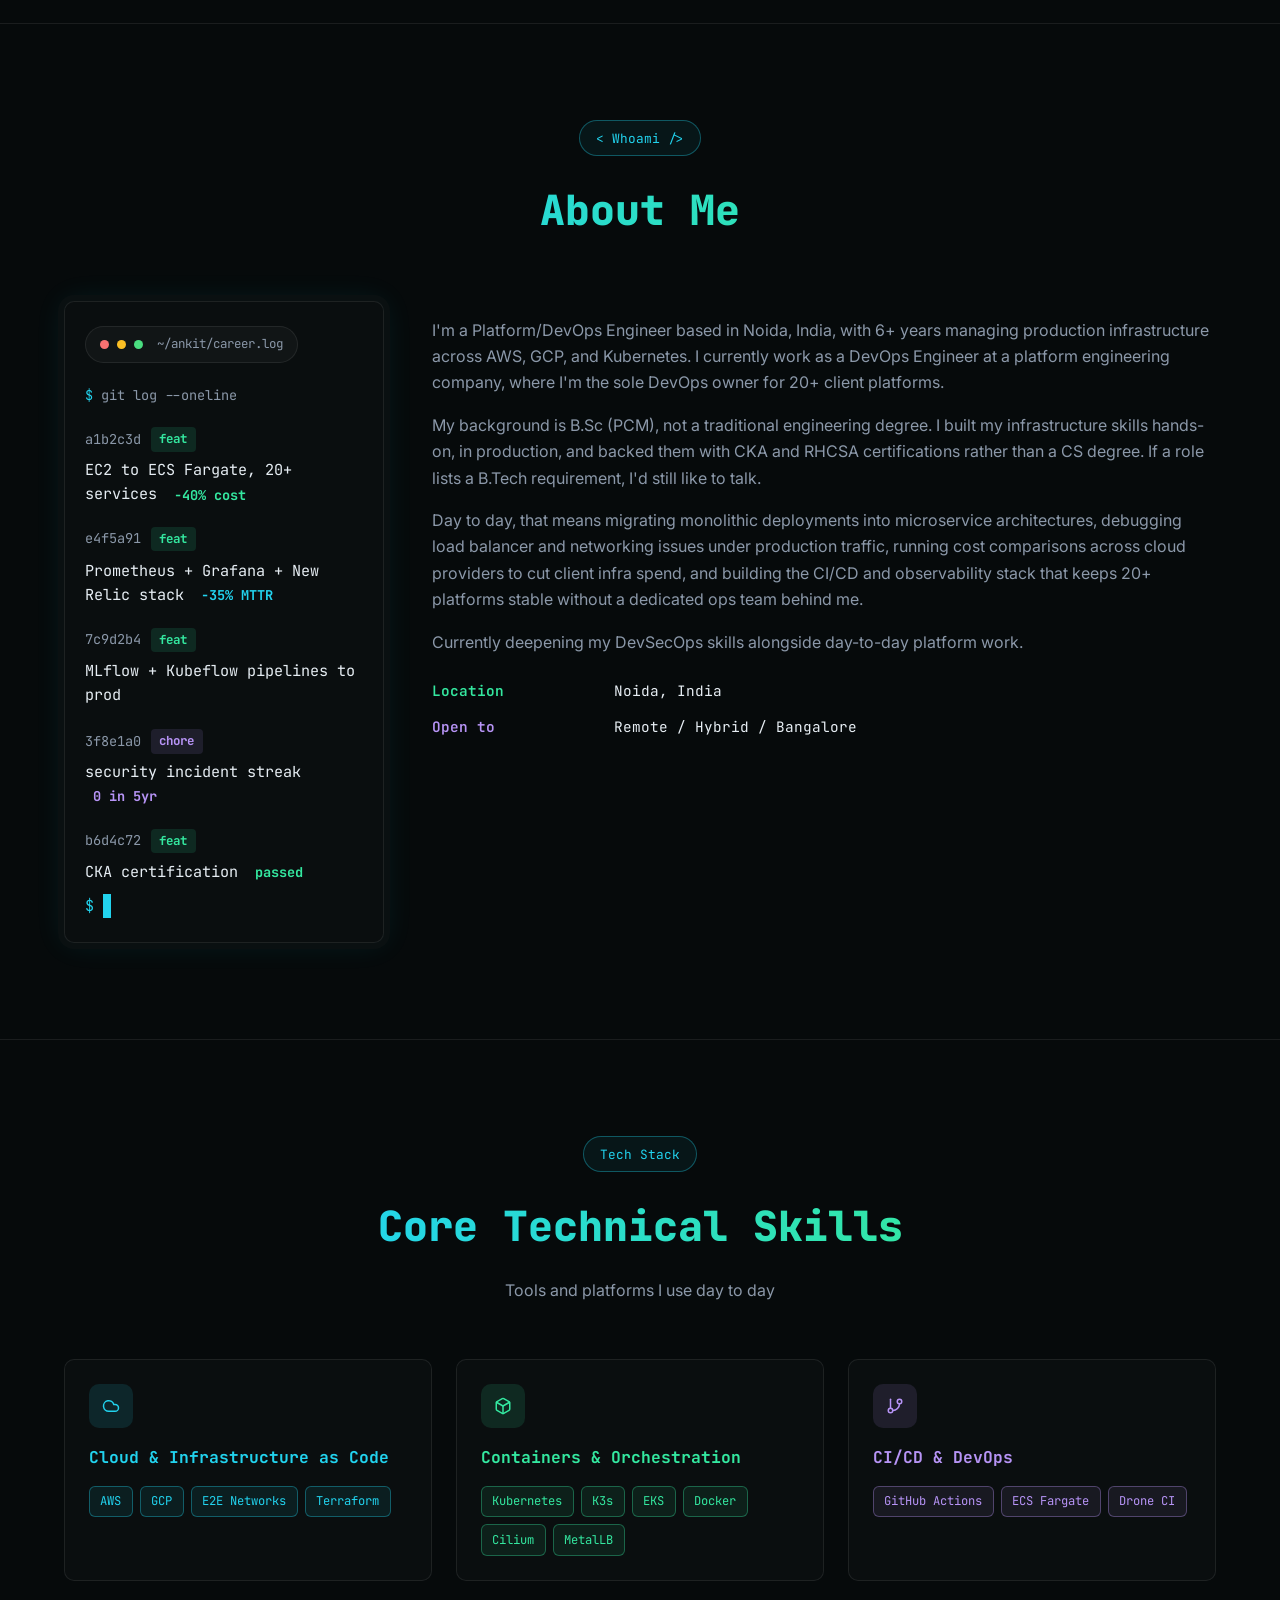
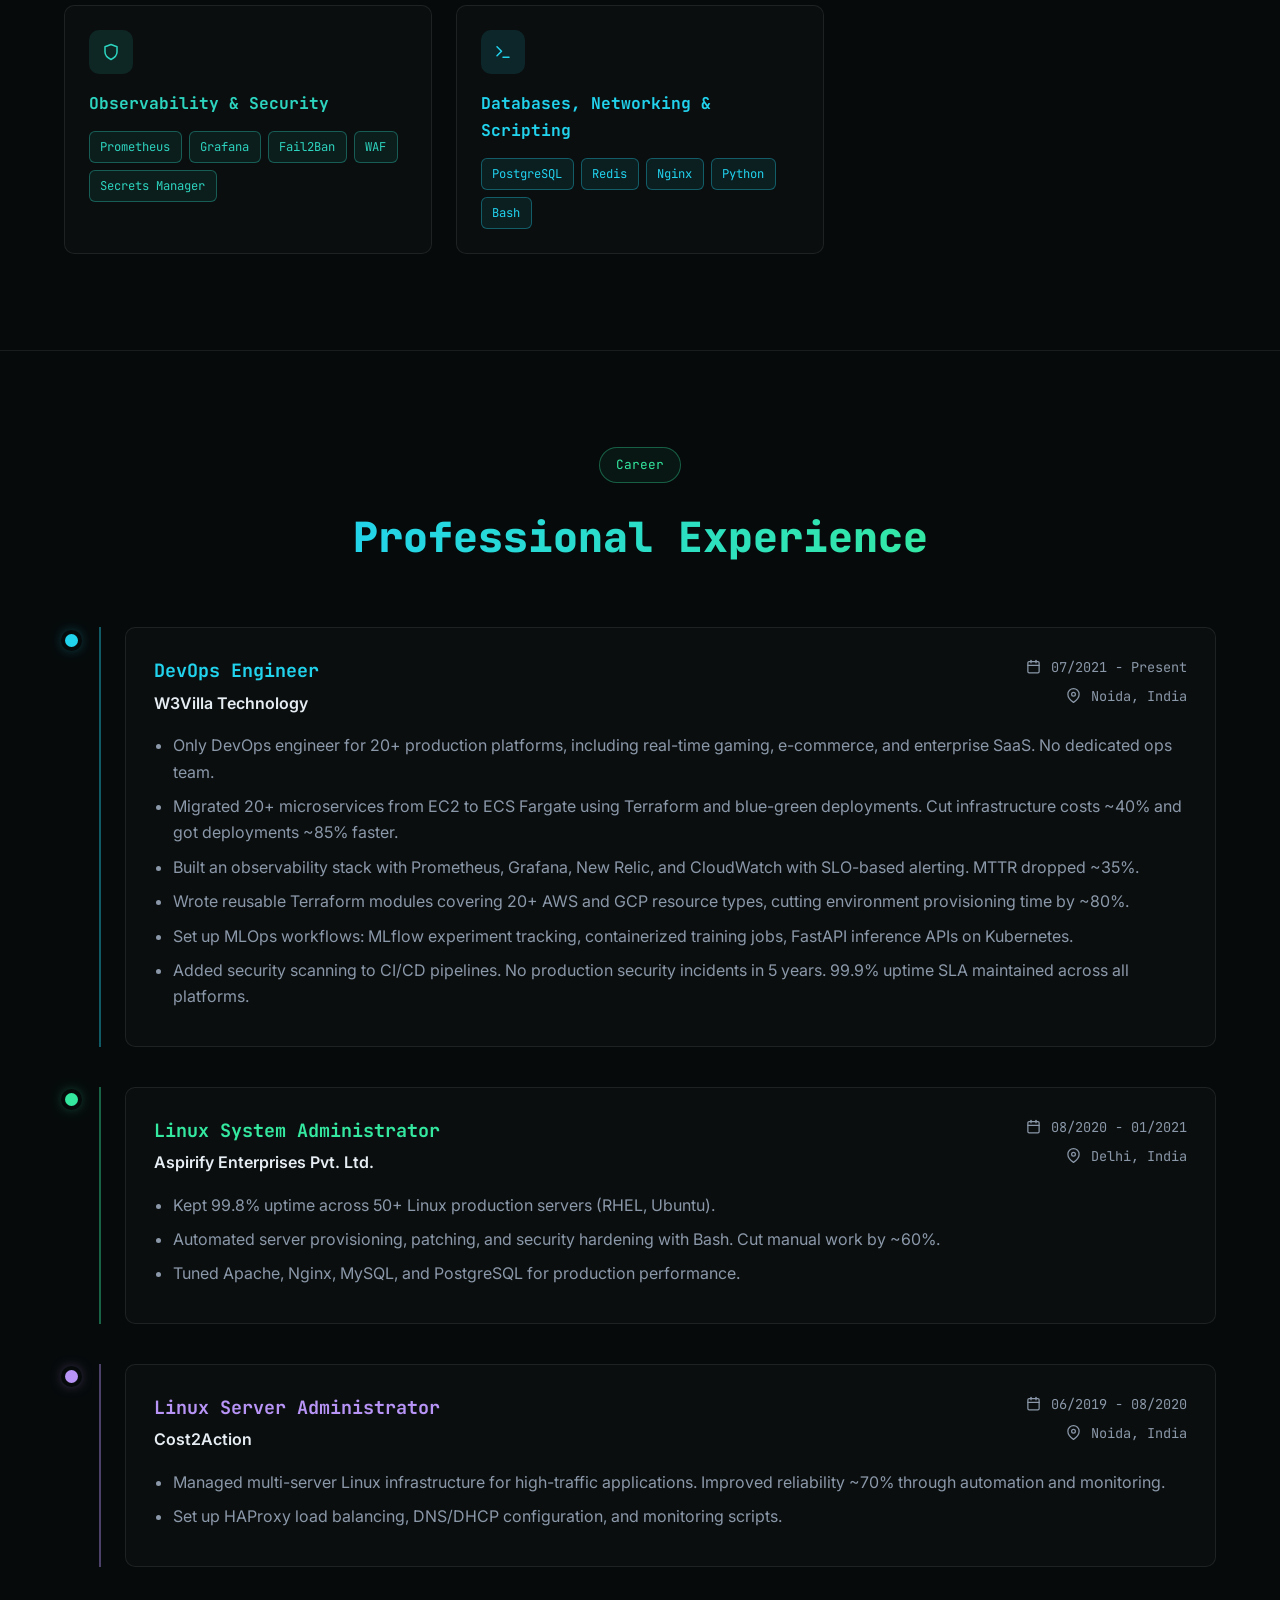
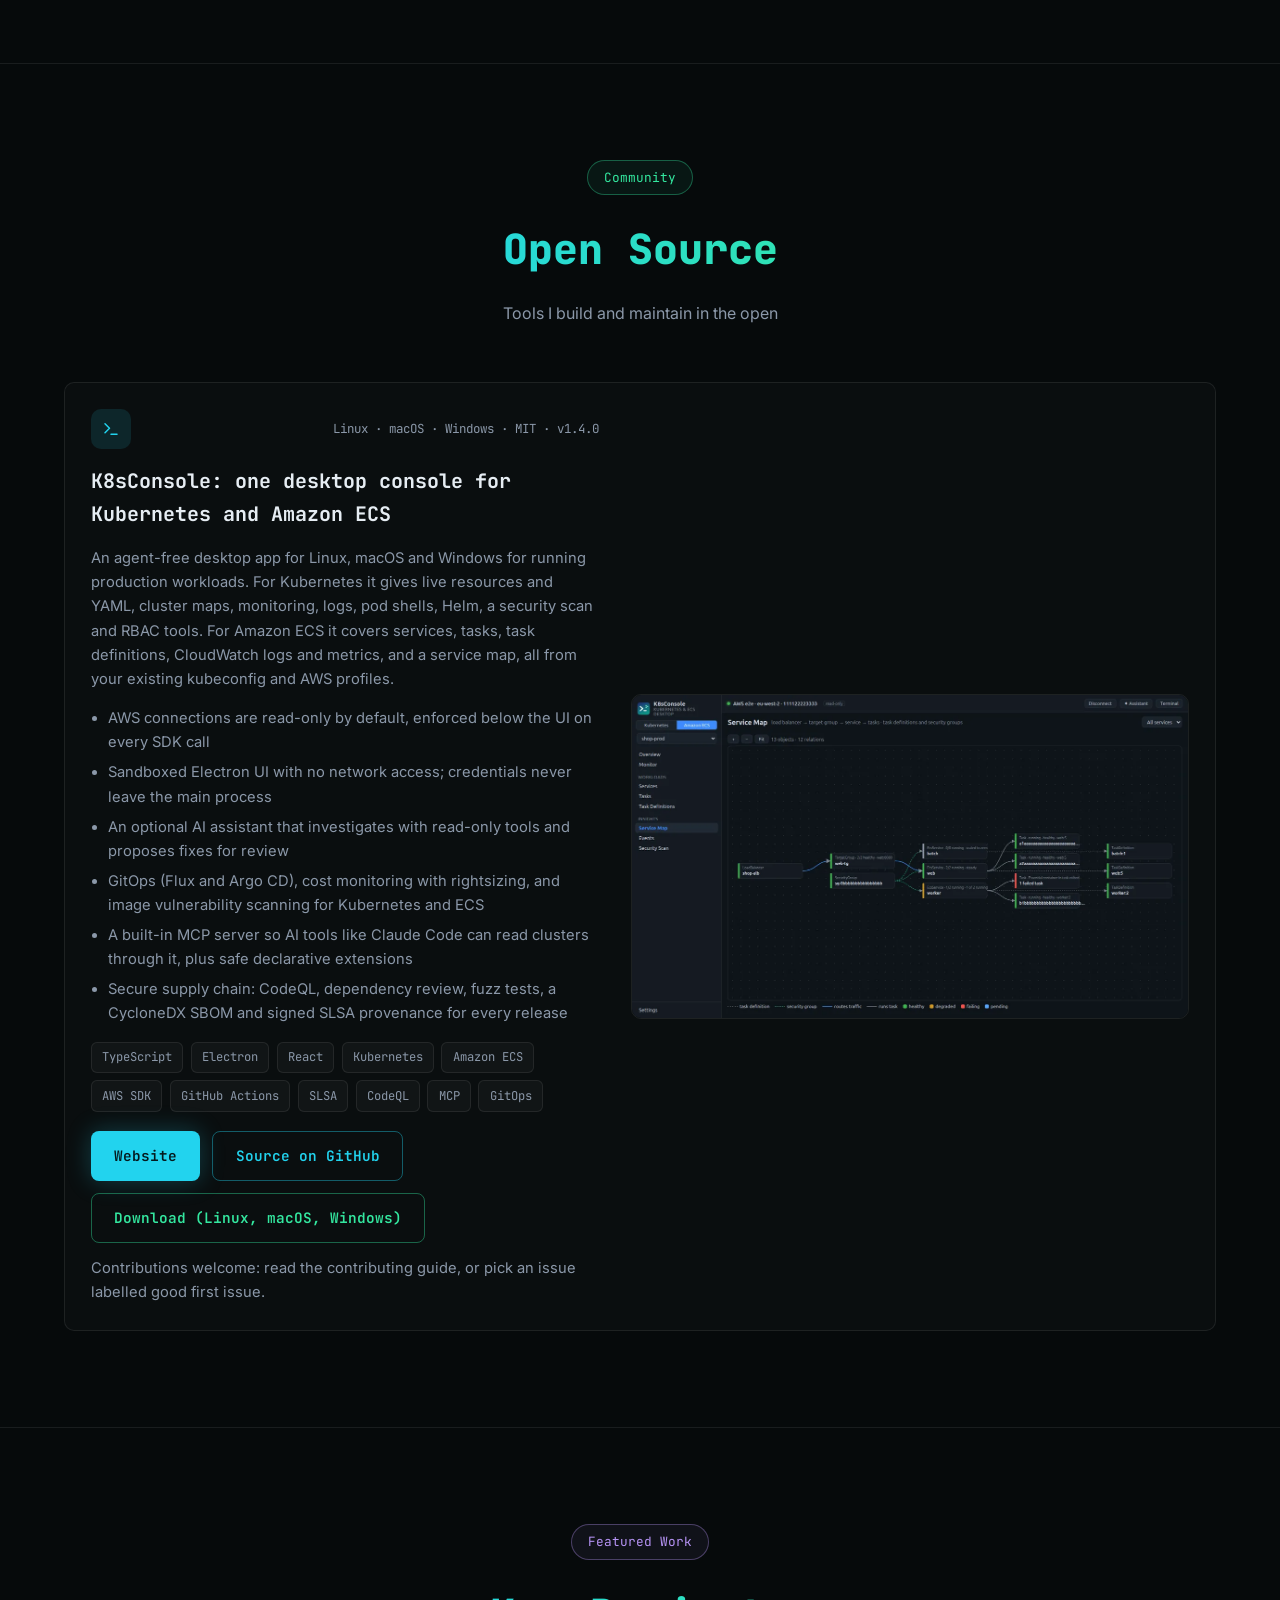
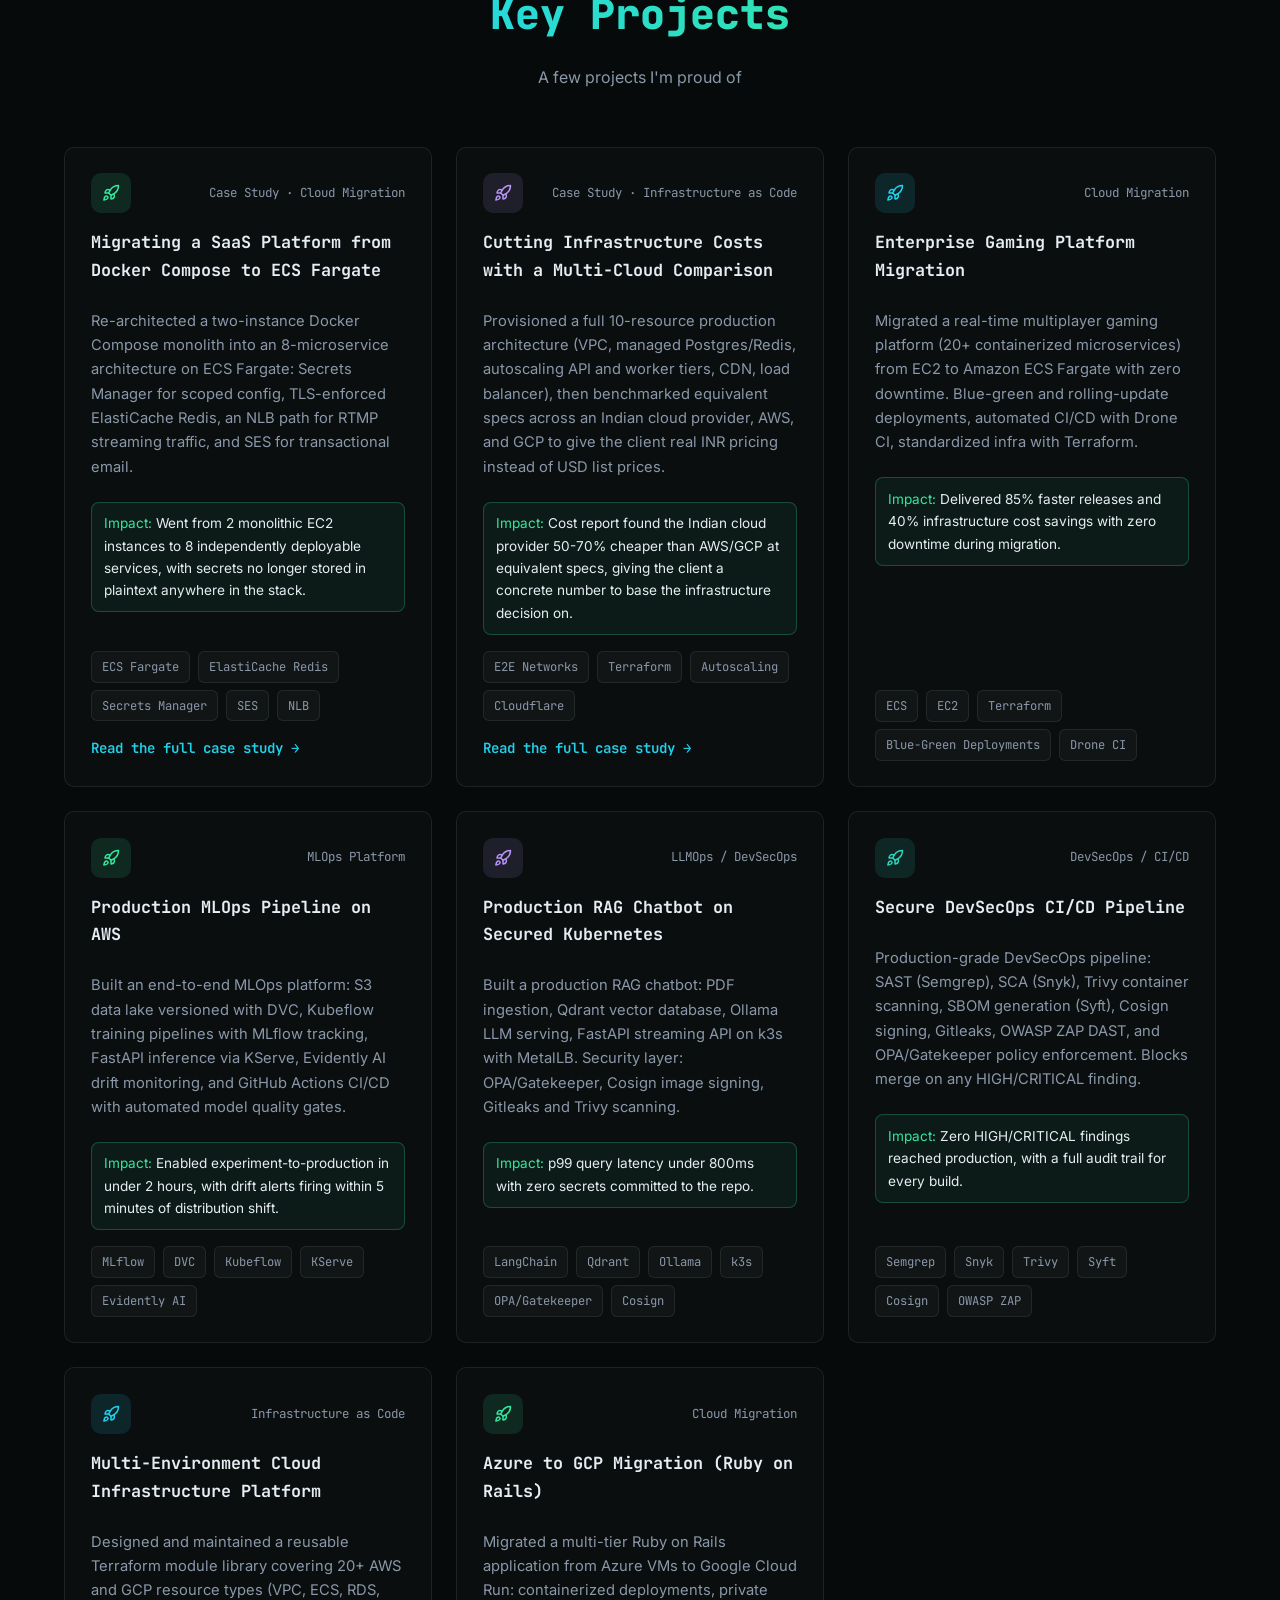
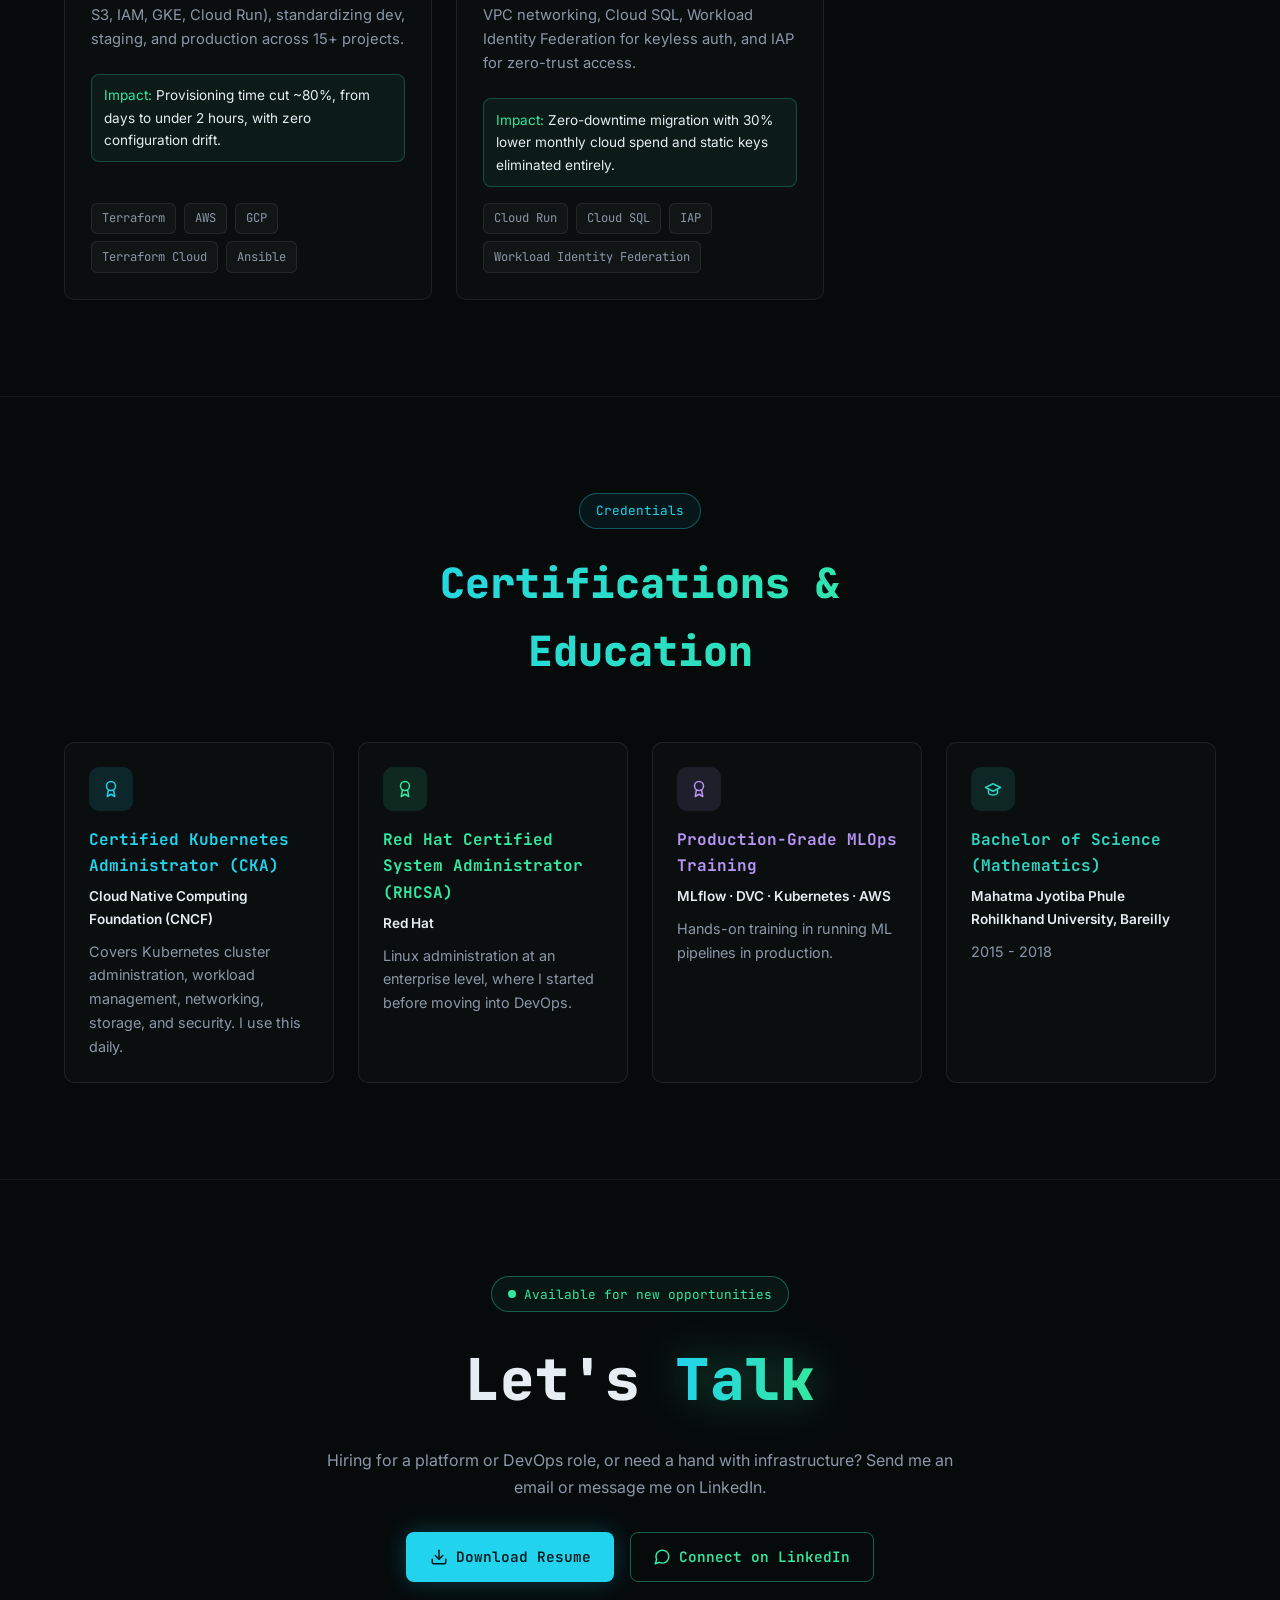
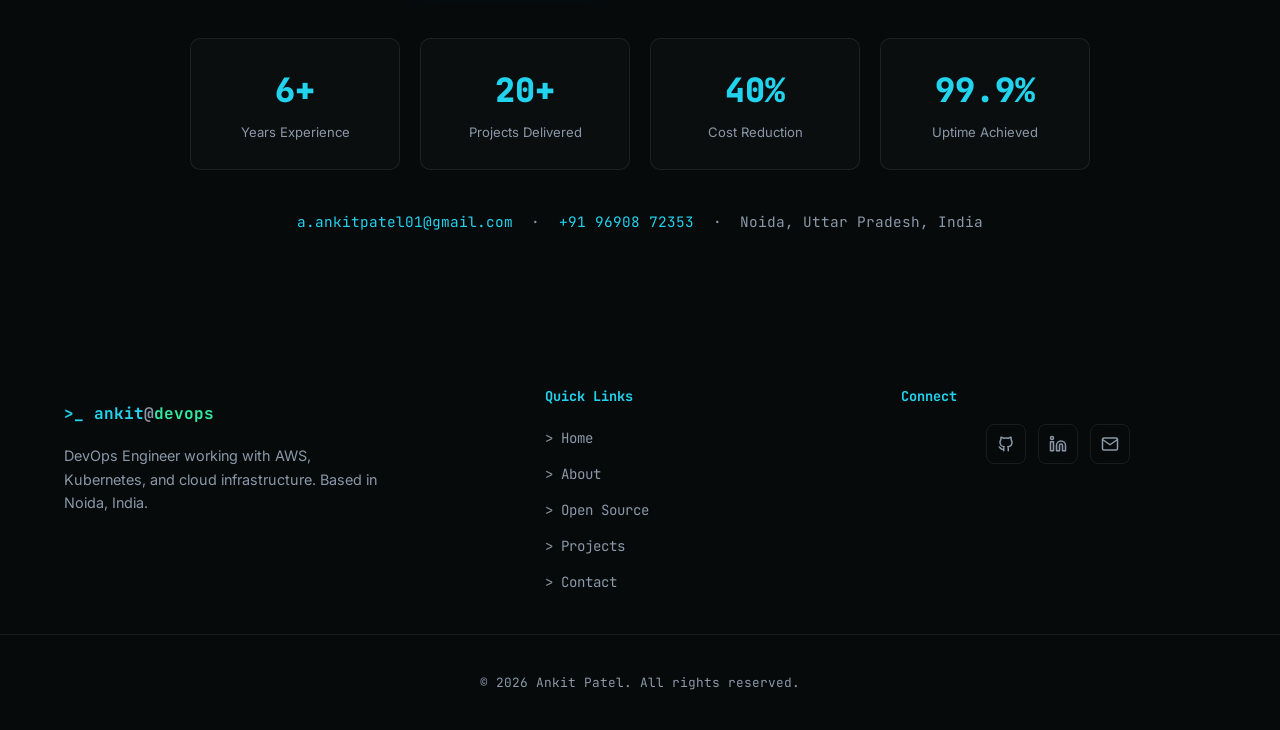
==== commit 7f19fc86: "K8sConsole card: v1.4.0 with GitOps, cost, image scanning and MCP Co-Authored-By: Claude Opus 5.5 <n" ====
--- a/index.html
+++ b/index.html
@@ -392,7 +392,7 @@
           <div class="oss-body">
             <div class="project-top">
               <div class="project-icon"><svg viewBox="0 0 24 24" class="icon"><polyline points="4 17 10 11 4 5"/><line x1="12" y1="19" x2="20" y2="19"/></svg></div>
-              <span class="project-date">Linux &middot; macOS &middot; Windows &middot; MIT &middot; v1.3.0</span>
+              <span class="project-date">Linux &middot; macOS &middot; Windows &middot; MIT &middot; v1.4.0</span>
             </div>
             <h3>K8sConsole: one desktop console for Kubernetes and Amazon ECS</h3>
             <p>An agent-free desktop app for Linux, macOS and Windows for running production workloads. For Kubernetes it gives live resources and YAML, cluster maps, monitoring, logs, pod shells, Helm, a security scan and RBAC tools. For Amazon ECS it covers services, tasks, task definitions, CloudWatch logs and metrics, and a service map, all from your existing kubeconfig and AWS profiles.</p>
@@ -400,9 +400,11 @@
               <li>AWS connections are read-only by default, enforced below the UI on every SDK call</li>
               <li>Sandboxed Electron UI with no network access; credentials never leave the main process</li>
               <li>An optional AI assistant that investigates with read-only tools and proposes fixes for review</li>
+              <li>GitOps (Flux and Argo CD), cost monitoring with rightsizing, and image vulnerability scanning for Kubernetes and ECS</li>
+              <li>A built-in MCP server so AI tools like Claude Code can read clusters through it, plus safe declarative extensions</li>
               <li>Secure supply chain: CodeQL, dependency review, fuzz tests, a CycloneDX SBOM and signed SLSA provenance for every release</li>
             </ul>
-            <div class="tags"><span>TypeScript</span><span>Electron</span><span>React</span><span>Kubernetes</span><span>Amazon ECS</span><span>AWS SDK</span><span>GitHub Actions</span><span>SLSA</span><span>CodeQL</span></div>
+            <div class="tags"><span>TypeScript</span><span>Electron</span><span>React</span><span>Kubernetes</span><span>Amazon ECS</span><span>AWS SDK</span><span>GitHub Actions</span><span>SLSA</span><span>CodeQL</span><span>MCP</span><span>GitOps</span></div>
             <div class="oss-links">
               <a class="btn btn-primary" href="https://aankitpatel.github.io/k8sconsole/" target="_blank" rel="noopener">Website</a>
               <a class="btn btn-outline-cyan" href="https://github.com/AAnkitpatel/k8sconsole" target="_blank" rel="noopener">Source on GitHub</a>
